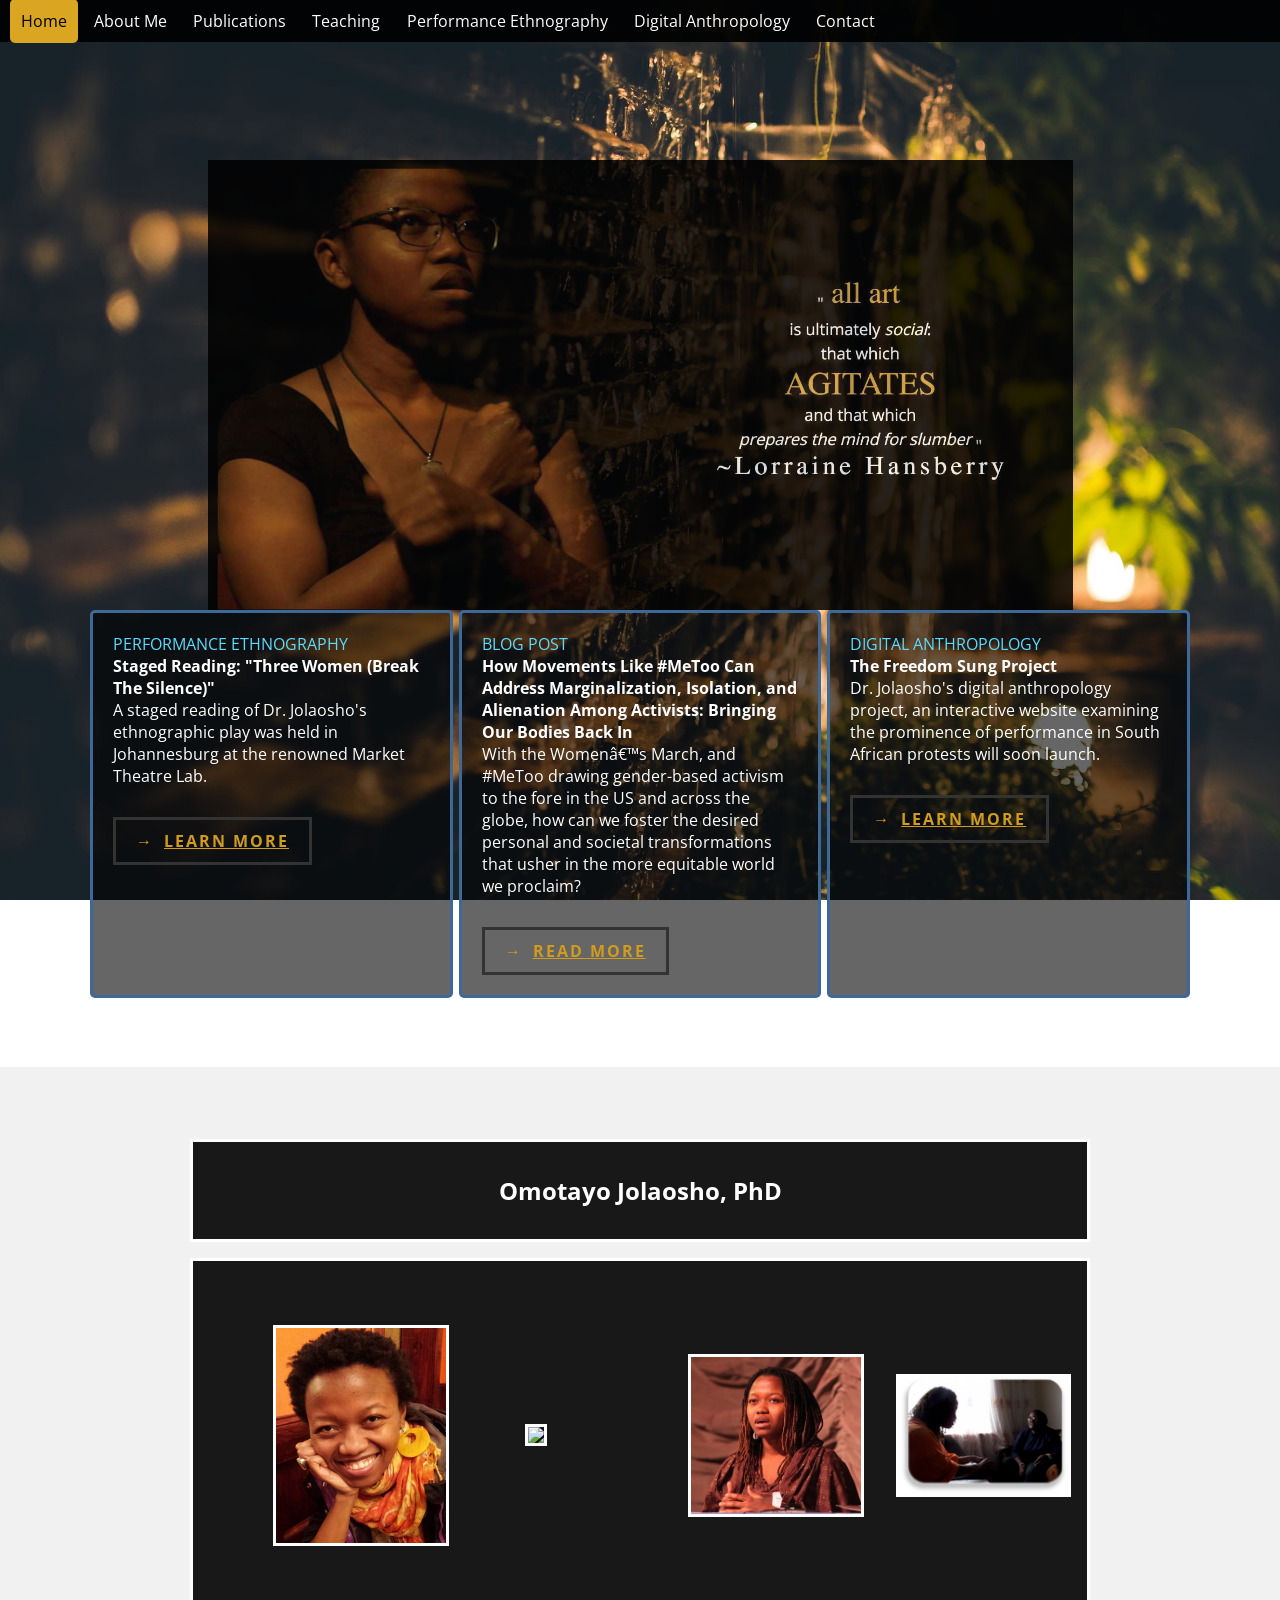
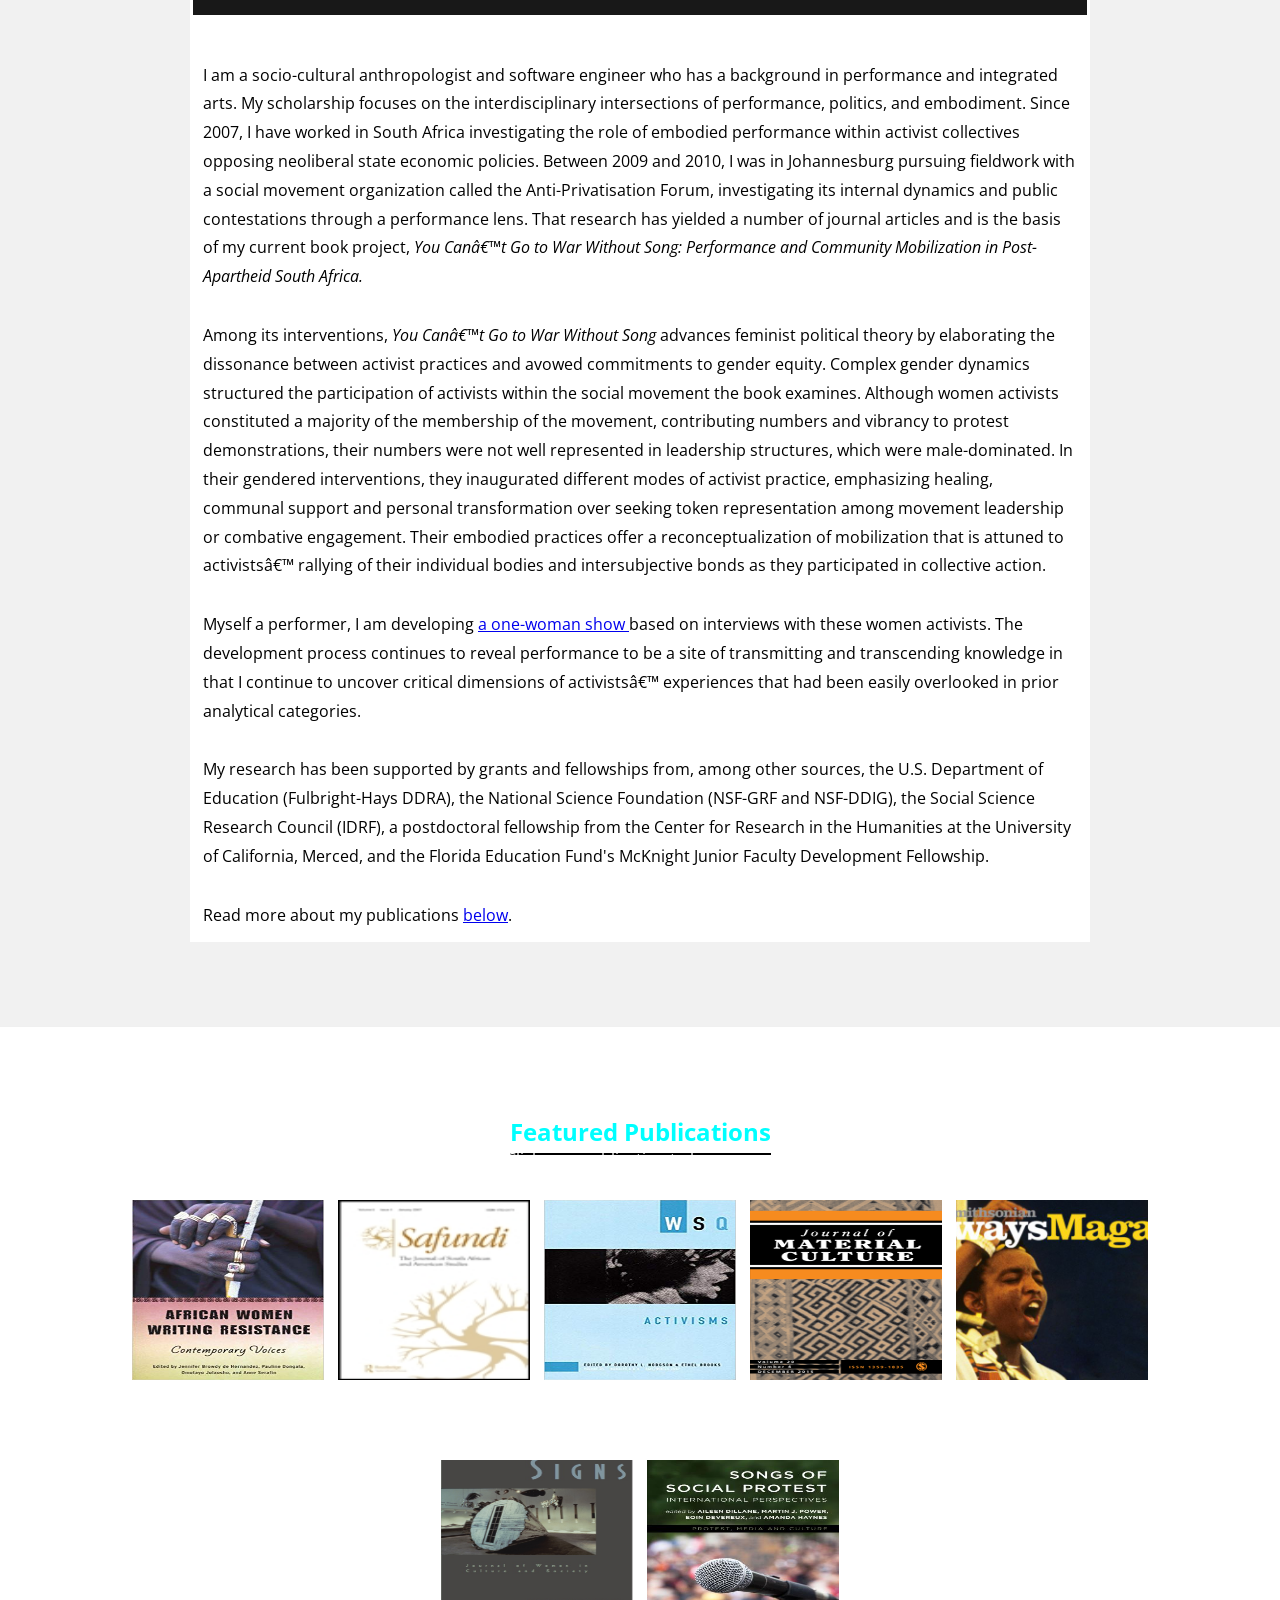
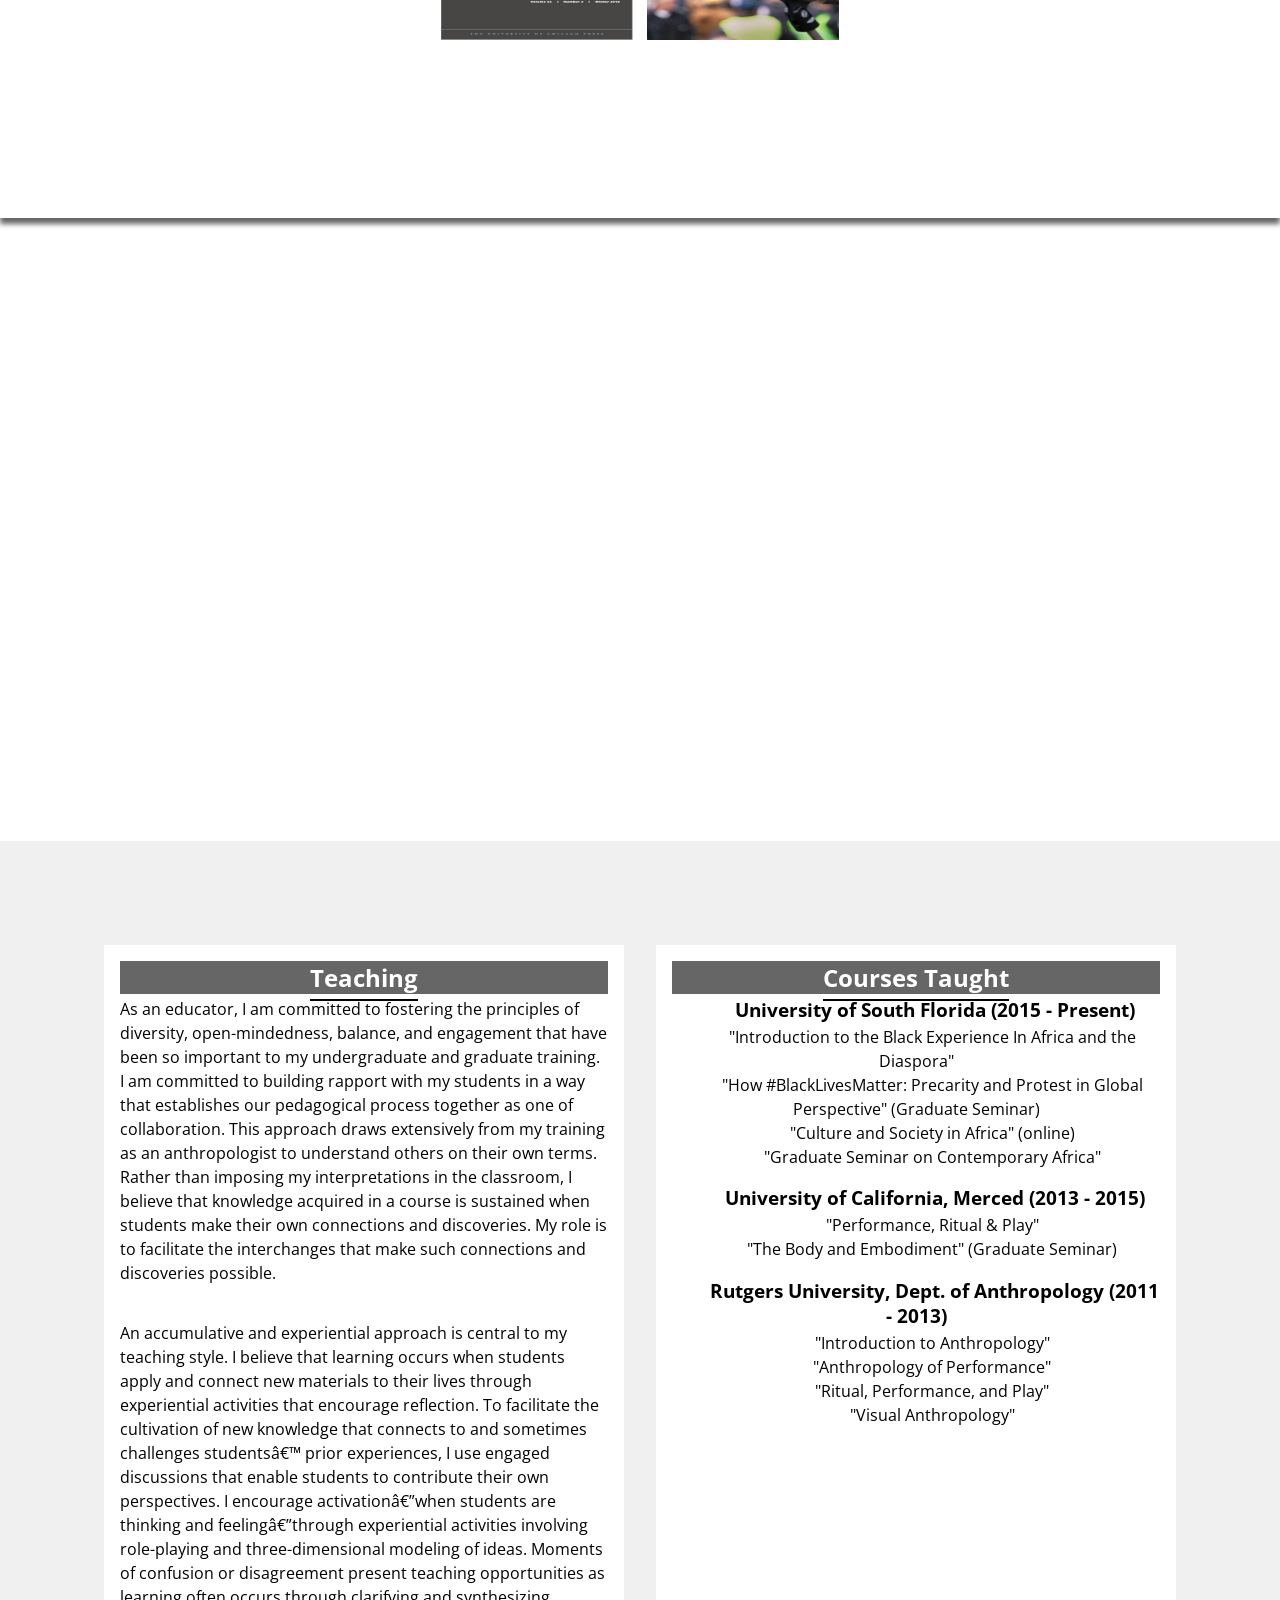
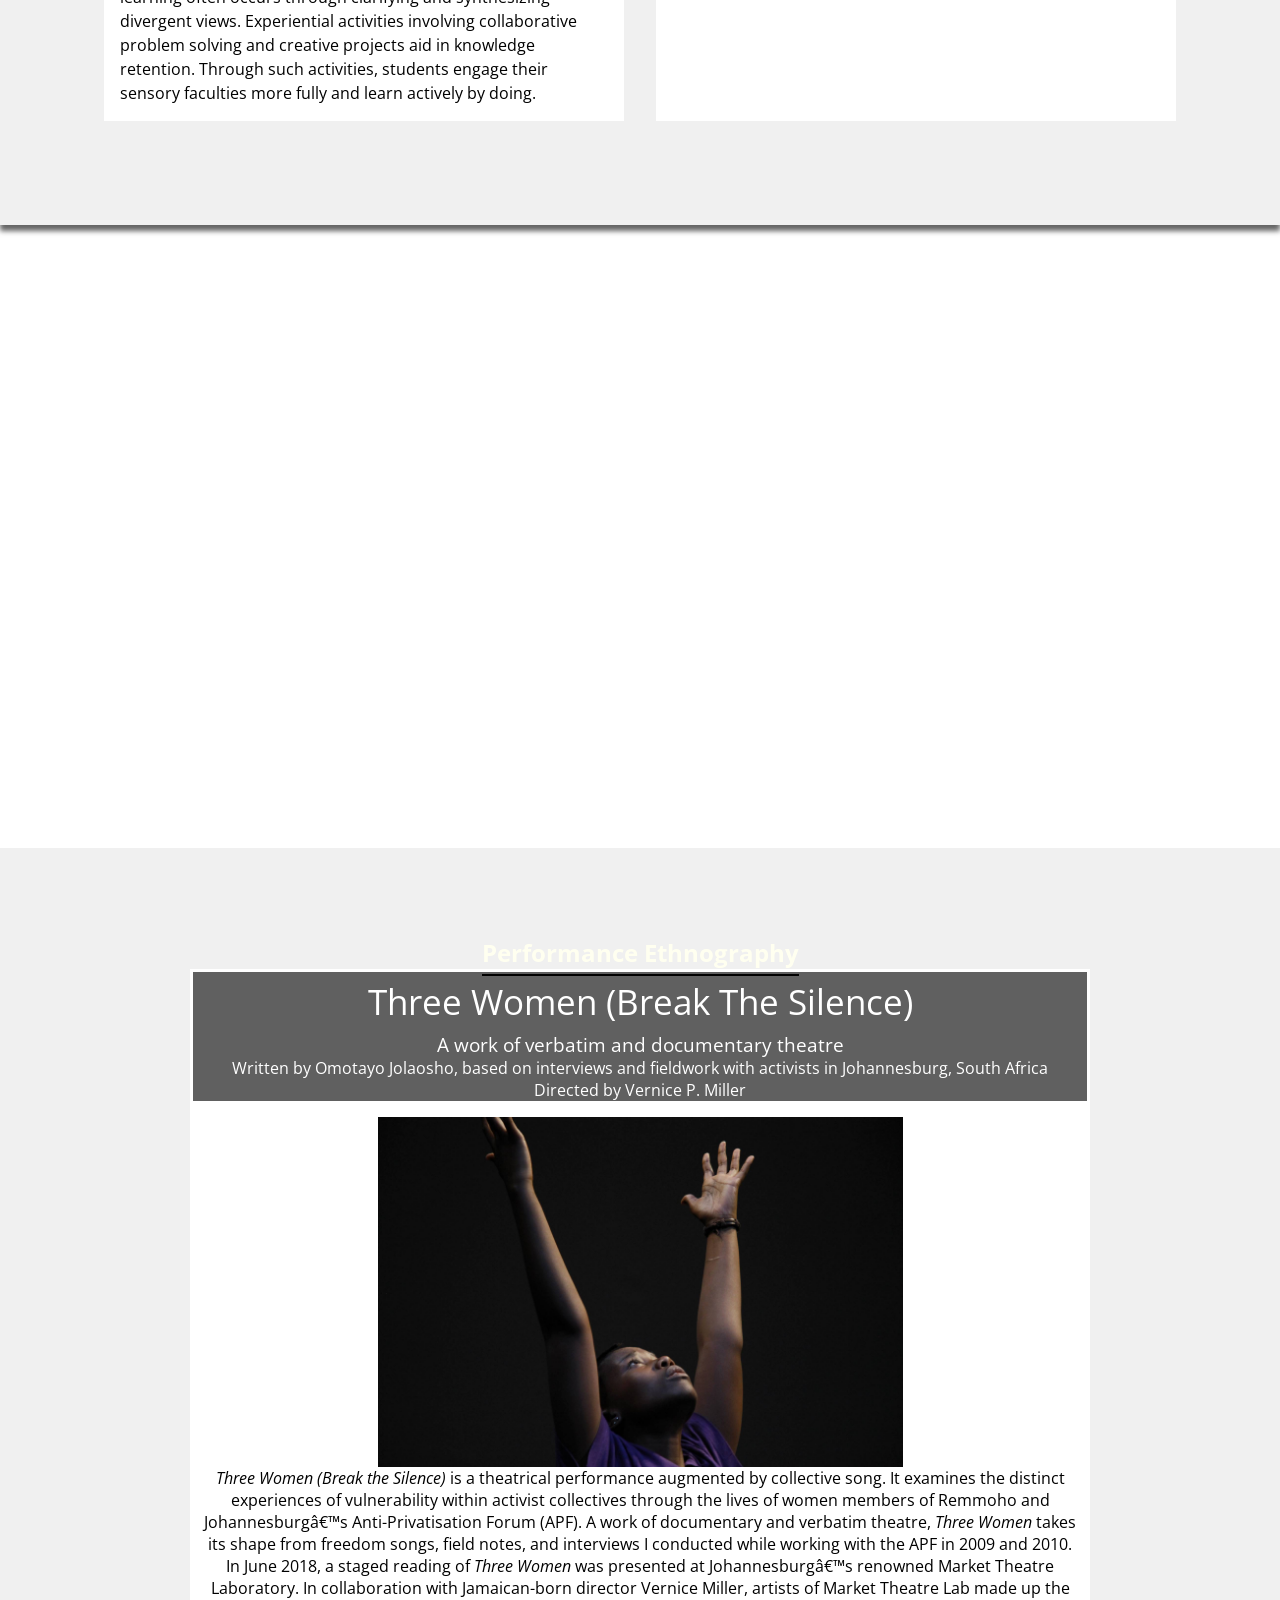
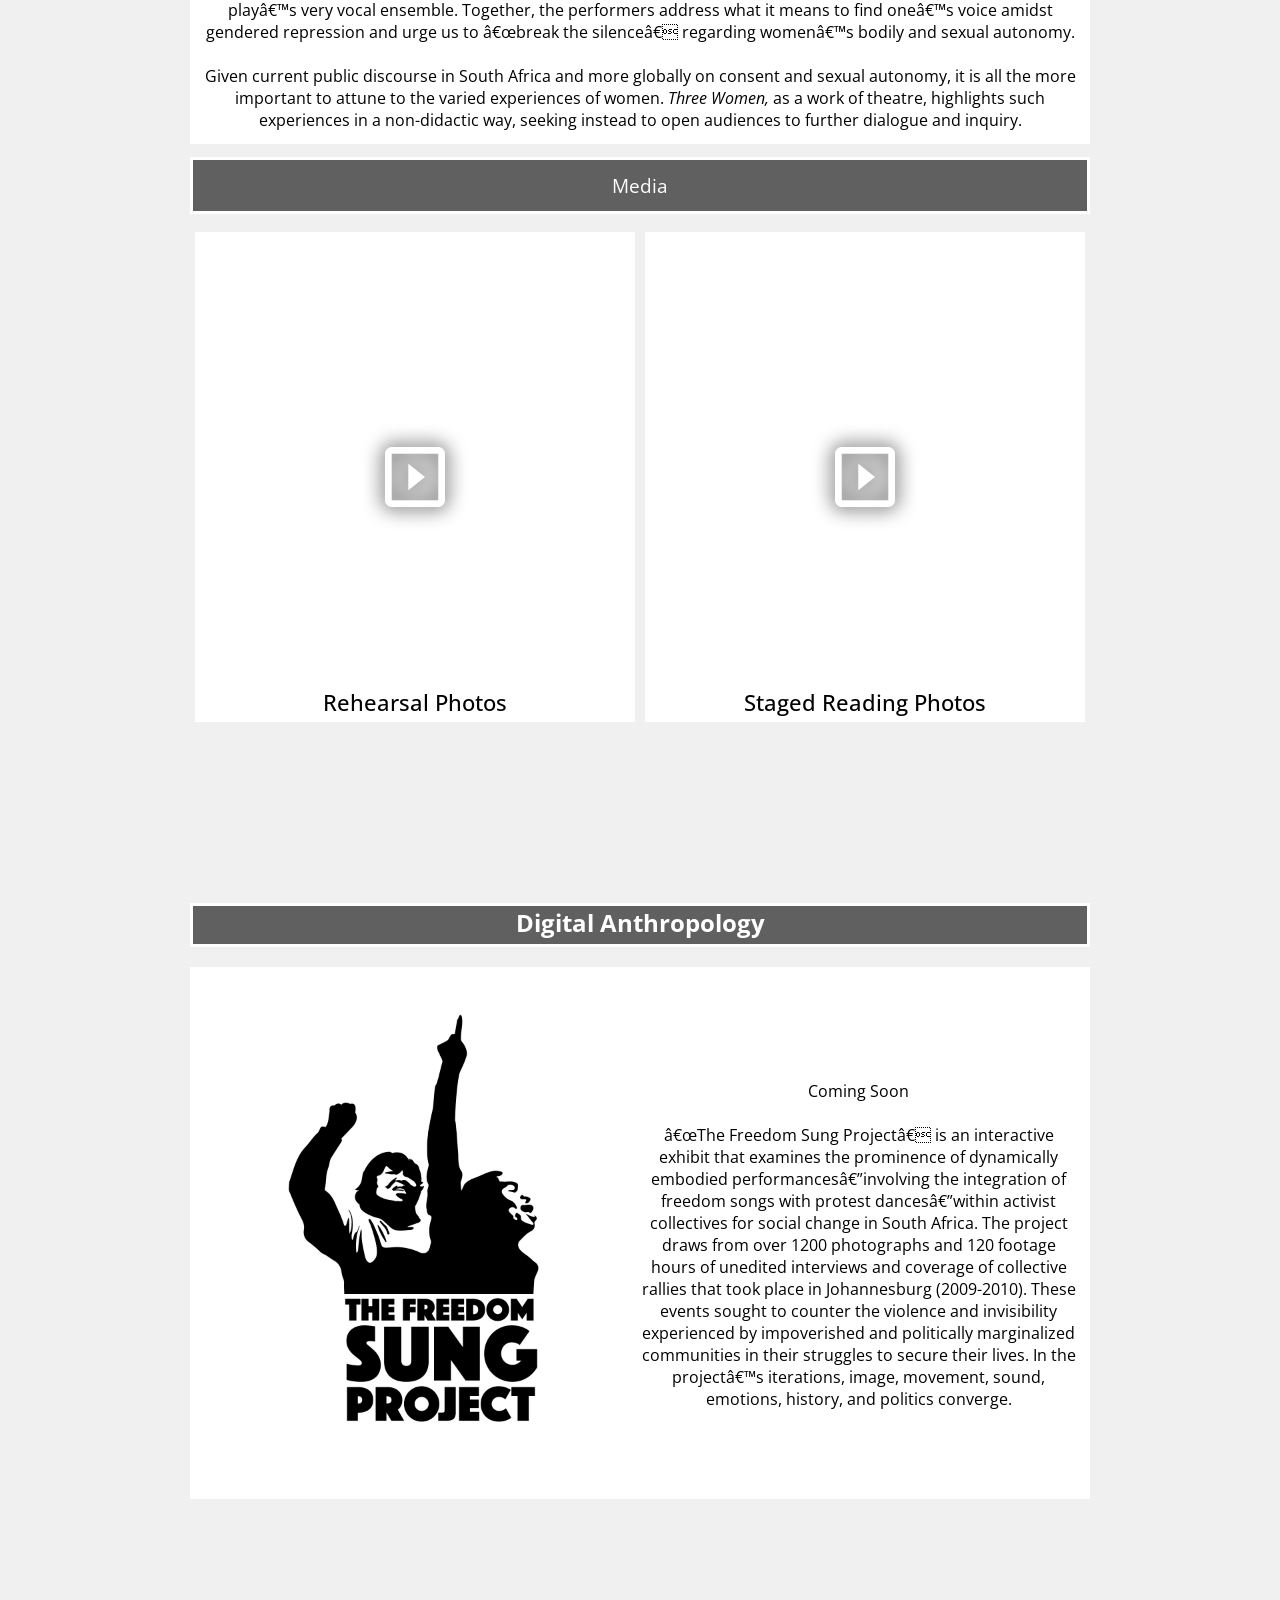
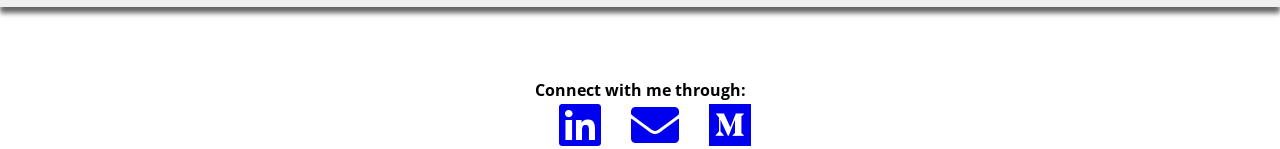
==== index.html @ f57d6dfe "render fa with adblock" ====
<!DOCTYPE html>
<html>
<head>
  <title>Tayo Jolaosho | Cultural Anthropologist + Performance Ethnographer</title>
  <link rel="stylesheet" href="https://www.w3schools.com/w3css/3/w3.css">
  <link rel="stylesheet" href="style.css">
  <link rel="stylesheet" href="https://use.fontawesome.com/releases/v5.5.0/css/all.css" integrity="sha384-B4dIYHKNBt8Bc12p+WXckhzcICo0wtJAoU8YZTY5qE0Id1GSseTk6S+L3BlXeVIU" crossorigin="anonymous">
  <link rel=”stylesheet” href="https://maxcdn.bootstrapcdn.com/font-awesome/4.4.0/css/font-awesome.min.css" />
  <link href="https://fonts.googleapis.com/css?family=Open+Sans" rel="stylesheet">
  <link href="https://fonts.googleapis.com/icon?family=Material+Icons" rel="stylesheet">
  <script src="https://ajax.googleapis.com/ajax/libs/jquery/3.2.1/jquery.min.js"></script>
  <script type="text/javascript" src="js/scroll.js"></script>
  <script src="js/modernizr.custom.js"></script></head>
<body>
    <nav id="mainNav" class="container navbar">
      <a class="smoothScroll" href="#home">Home</a>
      <a class="smoothScroll" href="#me">About Me</a>
      <a class="smoothScroll" href="#publications">Publications</a>
      <a class="smoothScroll" href="#teaching">Teaching</a>
      <a class="smoothScroll" href="#pEthnography">Performance Ethnography</a>
      <a class="smoothScroll" href="#freedomsung">Digital Anthropology</a>
      <a class="smoothScroll" href="#contact">Contact</a>
    </nav>


  <section id="home" class="container parallax">
    <article>
      <div id="homebanner"> 
      </div>
      <div class="newscontent">
        <div class="newsitem overview">  
          <div class="news-tag">Performance Ethnography</div>
          <h4 class="news-title">Staged Reading: "Three Women (Break The Silence)"</h4>
          <p class="news-desc">
            A staged reading of Dr. Jolaosho's ethnographic play was held in Johannesburg at the renowned Market Theatre Lab.
          </p>
          <a href="#pEthnography">Learn More</a>
        </div>

        <div class="newsitem overview">
        <div class="news-tag">Blog Post</div>
          <h4 class="news-title">How Movements Like #MeToo Can Address Marginalization, Isolation, and Alienation Among Activists: Bringing Our Bodies Back In</h4>
          <p class="news-desc">With the Women’s March, and #MeToo drawing gender-based activism to the fore in the US and across the globe, how can we foster the desired personal and societal transformations that usher in the more equitable world we proclaim?</p>
          <a href="https://medium.com/@ojolao/how-movements-like-metoo-can-address-marginalization-isolation-and-alienation-among-activists-20af04c0028" target="_blank">Read More</a>
        </div>

        <div class="newsitem overview"> 
          <div class="news-tag">Digital Anthropology</div>
          <h4 class="news-title">The Freedom Sung Project</h4>
          <p class="news-desc">Dr. Jolaosho's digital anthropology project, an interactive website examining the prominence of performance in South African protests will soon launch. </p>
          <a href="#freedomsung">Learn More</a>
        </div>
      </div>
    </article>
    <div class="learn-more">
      <a class="smoothScroll" href="#me">scroll down for Dr. Jolaosho's bio 
        <br>
        <i class="fas fa-chevron-down"></i>
      </a>
    </div> 
  </section>
  <section id="me" class="container parallax">
      <div class="overview margin">
        <h1>Omotayo Jolaosho, PhD</h1>
      </div>
      <article class="row overview">
        <figure class="quarter-column">
          <img src="img/Jolaosho.jpg">
        </figure>
        <figure class="quarter-column">
          <img src="img/IMG_0069.jpg"><!-- Dr. Jolaosho with an interlocutor -->
        </figure>
        <figure class="quarter-column">
          <img src="img/Tayo.jpg">
        </figure>
        <figure class="quarter-column">
          <img src="img/Tayo-interview-pic.jpg"><!-- Dr. Jolaosho conducts an interview -->
        </figure>
      </article>
      <article  class="performance-card">
        <div>
          <p>
            I am a socio-cultural anthropologist and software engineer who has a background in performance and integrated arts. My scholarship focuses on the interdisciplinary intersections of performance, politics, and embodiment. Since 2007, I have worked in South Africa investigating the role of embodied performance within activist collectives opposing neoliberal state economic policies. Between 2009 and 2010, I was in Johannesburg pursuing fieldwork with a social movement organization called the Anti-Privatisation Forum, investigating its internal dynamics and public contestations through a performance lens. That research has yielded a number of journal articles and is the basis of my current book project, <em> You Can’t Go to War Without Song: Performance and Community Mobilization in Post-Apartheid South Africa.</em> 
          </p>
          <p>
            Among its interventions, <em> You Can’t Go to War Without Song </em> advances feminist political theory by elaborating the dissonance between activist practices and avowed commitments to gender equity. Complex gender dynamics structured the participation of activists within the social movement the book examines. Although women activists constituted a majority of the membership of the movement, contributing numbers and vibrancy to protest demonstrations, their numbers were not well represented in leadership structures, which were male-dominated. In their gendered interventions, they inaugurated different modes of activist practice, emphasizing healing, communal support and personal transformation over seeking token representation among movement leadership or combative engagement. Their embodied practices offer a reconceptualization of mobilization that is attuned to activists’ rallying of their individual bodies and intersubjective bonds as they participated in collective action.
          </p>
          <p> 
            Myself a performer, I am developing <a class="smoothScroll" href="#pEthnography"> a one-woman show </a> based on interviews with these women activists. The development process continues to reveal performance to be a site of transmitting and transcending knowledge in that I continue to uncover critical dimensions of activists’ experiences that had been easily overlooked in prior analytical categories.
          </p> 
          <!--digital humanities project-->
          <p>
            My research has been supported by grants and fellowships from, among other sources, the U.S. Department of Education (Fulbright-Hays DDRA), the National Science Foundation (NSF-GRF and NSF-DDIG), the Social Science Research Council (IDRF), a postdoctoral fellowship from the Center for Research in the Humanities at the University of California, Merced, and the Florida Education Fund's McKnight Junior Faculty Development Fellowship.
          </p>
          <p> 
            Read more about my publications <a class="smoothScroll" href="#publications">below</a>. 
          </p>
        </div>
        <!-- <div class="me-grid-container"> 
          <div class="me-grid-item">
            <img src="img/aaa.jpg">
          </div>
          <div class="me-grid-item">
            <img src="img/asa.jpg">
          </div>
        </div> -->
      </article>
  </section>

  <section id="publications" class="container content">
    <h1 style="color:cyan">Featured Publications</h1>
    <div style="color:white">Click on a publication to learn more
      </div>
    <ul id="og-grid" class="og-grid">
      <li>
        <a href="https://uwpress.wisc.edu/books/4738.htm" target="_blank" data-largesrc="img/AWWR.jpg" data-title="African Women Writing Resistance" data-pub="University of Wisconsin Press (2010)" data-description="A transnational anthology I co-edited that was published in 2010 by the University of Wisconsin Press. The book showcases African women's creative strategies in confronting challenges on the continent and in its diaspora.">
            <img class="pub-image" src="img/AWWR.jpg" alt="African Women Writing Resistance book cover"/>
        </a>
      </li>

      <li>
        <a href="https://www.jstor.org/stable/27649689" target="_blank" data-largesrc="img/Safundi.jpg" data-title="Cross-circulations and Transnational Solidarity: Historicizing the US Anti-apartheid Movement through Song" data-pub="Safundi: The Journal of South African and American Studies 13(3-4): 317-337 (2012)" data-description="Examining transnational circulations between the U.S. and South Africa, this journal article shows how music constituted shared interpretive space linking African-American and black South African women activist communities in combating systems of racial injustice in both countries.">
            <img class="pub-image" src="img/Safundi.jpg" alt="Safundi journal cover"/>
        </a>
      </li>

      <li>
        <a href="https://www.jstor.org/stable/27649689" target="_blank" data-largesrc="img/WSQ.jpg" data-title="My Grandmother (Poem)" data-pub="Women’s Studies Quarterly 35(3-4): 26-29 (2007)" data-description="A poem I published under my nom de plume, Zindzi Bedu">
            <img class="pub-image" src="img/WSQ.jpg" alt="Women’s Studies Quarterly issue cover"/>
        </a>
      </li>

      <li>
        <a href="https://doi.org/10.1177/1359183515601454" target="_blank" data-largesrc="img/JMC.png" data-title="Political Aesthetics and Embodiment: Sung Protest in Post-Apartheid South Africa" data-pub="Journal of Material Culture 20(4): 443-458 (2015)" data-description="Using ethnographic studies of collective demonstrations in the Johannesburg metropolitan area between 2009 and 2010, this article, which appears in the Journal of Material Culture, investigates the continued salience of freedom songs for contemporary protesters. I argue that the political significance of these performances involves not only their eruption as a critique of a broader society, but also their varied contributions toward a shared sensory disposition and sensibility among the marginalized.">
            <img class="pub-image" src="img/JMC.png" alt="Journal of Material Culture issue cover"/>
        </a>
      </li>

      <li>
        <a href="https://folkways.si.edu/magazine-spring-2014-anti-apartheid-freedom-songs-then-and-now/south-africa/music/article/smithsonian" target="_blank" data-largesrc="img/SmithsonianFolkways.jpg" data-title="Anti-Apartheid Freedom Songs Then and Now" data-pub="Smithsonian Folkways Magazine (Spring 2014)" data-description="multimedia cover story for Smithsonian Folkways Magazine (Spring 2014)">
            <img class="pub-image" src="img/SmithsonianFolkways.jpg" alt="Smithsonian Folkways Magazine issue cover"/>
        </a>
      </li>

      <li>
        <a href="https://doi.org/10.1086/693555" target="_blank" data-largesrc="img/Signs.jpeg" data-title="Awkward Activisms: Gender and Embodied Mobilization in a Post-Apartheid South African Social Movement" data-pub="Signs: Journal of Women in Culture and Society 43(2): 425-448 (2018)" data-description="This article traces the contested emergence of feminist critiques within Johannesburg's Anti-Privatisation Forum. The women with whom I worked experienced repression not only due to the neoliberal political-economic systems that spurred their activism but also as black women in a male-dominated social movement organization. In their racial and gendered interventions, they inaugurated different modes of activist practice, emphasizing personal transformation, healing, and communal support over tokenistic inclusion and combative engagement with external opponents.">
            <img class="pub-image" src="img/Signs.jpeg" alt="Signs Journal issue cover"/>
        </a>
      </li>

      <li>
        <a href="https://rowman.com/isbn/9781786601254/songs-of-social-protest-international-perspectives" target="_blank" data-largesrc="img/SongsOfSocialProtest.jpg" data-title="‘Freedom is a Constant Struggle’: Performance and Regeneration Amidst Social Movement Decline" data-pub="Songs of Social Protest: International Perspectives" data-description="Following Ron Eyerman and Andrew Jamison’s (1998) contention that music keeps political forces active even after associated social movements have faded away, my book chapter in this edited collection examines the role of performance during periods of decline in collective activism, particularly the potential of performance to inspire new waves of mobilization.">
            <img class="pub-image" src="img/SongsOfSocialProtest.jpg" alt="Songs of Social Protest book cover"/>
        </a>
      </li>
    </ul>
  </section>
  <section>
        <div class="parallax_bg2" style="height: 622.4px;"></div>
  </section>
  <section id="teaching" class="container row content">
    <div class="performance-card half-column">
    <div class="overview"> <h1>Teaching</h1> </div>
    <p>
      As an educator, I am committed to fostering the principles of diversity, open-mindedness, balance, and engagement that have been so important to my undergraduate and graduate training. I am committed to building rapport with my students in a way that establishes our pedagogical process together as one of collaboration. This approach draws extensively from my training as an anthropologist to understand others on their own terms. Rather than imposing my interpretations in the classroom, I believe that knowledge acquired in a course is sustained when students make their own connections and discoveries. My role is to facilitate the interchanges that make such connections and discoveries possible.
    </p>
    <p>
      An accumulative and experiential approach is central to my teaching style. I believe that learning occurs when students apply and connect new materials to their lives through experiential activities that encourage reflection. To facilitate the cultivation of new knowledge that connects to and sometimes challenges students’ prior experiences, I use engaged discussions that enable students to contribute their own perspectives. I encourage activation—when students are thinking and feeling—through experiential activities involving role-playing and three-dimensional modeling of ideas. Moments of confusion or disagreement present teaching opportunities as learning often occurs through clarifying and synthesizing divergent views.  Experiential activities involving collaborative problem solving and creative projects aid in knowledge retention. Through such activities, students engage their sensory faculties more fully and learn actively by doing.
    </p>
    </div>
    <div class="performance-card half-column">
      <div class="overview"><h1>Courses Taught</h1></div>
      <h3> University of South Florida (2015 - Present)</h3>
      <ul>
        <li> "Introduction to the Black Experience In Africa and the Diaspora"</li>
        <li> "How #BlackLivesMatter: Precarity and Protest in Global Perspective" (Graduate Seminar)</li>
        <li> "Culture and Society in Africa" (online)
        <li> "Graduate Seminar on Contemporary Africa" </li>
      </ul>
      <h3> University of California, Merced (2013 - 2015) </h3>
      <ul>
        <li> "Performance, Ritual & Play" </li>
        <li> "The Body and Embodiment" (Graduate Seminar) </li>
      </ul>
      <h3> Rutgers University, Dept. of Anthropology (2011 - 2013) </h3>
      <ul>
        <li> "Introduction to Anthropology" </li>
        <li> "Anthropology of Performance" </li>
        <li> "Ritual, Performance, and Play" </li>
        <li> "Visual Anthropology" </li>
      </ul>
    </div>
  </section>
  <section>
        <div class="parallax_bg2" style="height: 622.4px;"></div>
  </section>

  <section id="pEthnography" class="container parallax">
    <h1>Performance Ethnography</h1>
    <div class="performance-grid">

      <div class="overview">
        <h2>
          Three Women (Break The Silence)
        </h2>
        <h3>
          A work of verbatim and documentary theatre
        </h3>
        <p> 
          Written by Omotayo Jolaosho, based on interviews and fieldwork with activists in Johannesburg, South Africa
        </p>
        <p>
          Directed by Vernice P. Miller
        </p>
      </div>

      <div class="performance-card">
        <figure id="flagship">
        </figure>
        <div>
          <p>
            <em> Three Women (Break the Silence)</em> is a theatrical performance augmented by collective song. It examines the distinct experiences of vulnerability within activist collectives through the lives of women members of Remmoho and Johannesburg’s Anti-Privatisation Forum (APF). A work of documentary and verbatim theatre, <em> Three Women </em>takes its shape from freedom songs, field notes, and interviews I conducted while working with the APF in 2009 and 2010. In June 2018, a staged reading of <em> Three Women </em> was presented at Johannesburg’s renowned Market Theatre Laboratory. In collaboration with Jamaican-born director Vernice Miller, artists of Market Theatre Lab made up the play’s very vocal ensemble. Together, the performers address what it means to find one’s voice amidst gendered repression and urge us to “break the silence” regarding women’s bodily and sexual autonomy.
          </p>
          <br>
          <p>
            Given current public discourse in South Africa and more globally on consent and sexual autonomy, it is all the more important to attune to the varied experiences of women. <em> Three Women, </em> as a work of theatre, highlights such experiences in a non-didactic way, seeking instead to open audiences to further dialogue and inquiry.
          </p> 
        </div>
      </div>

      <div class="overview performance-card">
        <h3>Media </h3>
      </div>

      <div id="gallery-container" class="media-row row"> 
        <div id="rehearsal" class="half-column gallery hover-shadow cursor" onclick="openGalleryModal('rehearsal');currentGallerySlide('rehearsal', 1)">
          <figure id="gallery-rehearsal">
            <i class="large material-icons centerIcon">slideshow</i>
          </figure>
          Rehearsal Photos
        </div>

        <div id="rehearsalModal" class="modal">
          <span class="close cursor" onclick="closeGalleryModal('rehearsal')">&times;</span>
          <div class="modal-content">
            <h3>
              Rehearsal Photos
            </h3>

            <div class="rehearsalSlides">
              <div class="numbertext">1 / 12</div>
              <img src="./img/three-women/rehearsal-photos/(c)MadodaMkhobeni(53).jpg" style="width:100%">
            </div>

            <div class="rehearsalSlides">
              <div class="numbertext">2 / 12</div>
              <img src="./img/three-women/rehearsal-photos/(c)MadodaMkhobeni(11).jpg" style="width:100%">
            </div>

            <div class="rehearsalSlides">
              <div class="numbertext">3 / 12</div>
              <img src="./img/three-women/rehearsal-photos/(c)MadodaMkhobeni(110).jpg" style="width:100%">
            </div>
            
            <div class="rehearsalSlides">
              <div class="numbertext">4 / 12</div>
              <img src="./img/three-women/rehearsal-photos/(c)MadodaMkhobeni(143).jpg" style="width:100%">
            </div>

            <div class="rehearsalSlides">
              <div class="numbertext">5 / 12</div>
              <img src="./img/three-women/rehearsal-photos/(c)MadodaMkhobeni(165).jpg" style="width:100%">
            </div>

            <div class="rehearsalSlides">
              <div class="numbertext">6 / 12</div>
              <img src="./img/three-women/rehearsal-photos/(c)MadodaMkhobeni(166).jpg" style="width:100%">
            </div>

            <div class="rehearsalSlides">
              <div class="numbertext">7 / 12</div>
              <img src="./img/three-women/rehearsal-photos/(c)MadodaMkhobeni(18).jpg" style="width:100%">
            </div>

            <div class="rehearsalSlides">
              <div class="numbertext">8 / 12</div>
              <img src="./img/three-women/rehearsal-photos/(c)MadodaMkhobeni(25).jpg" style="width:100%">
            </div>

            <div class="rehearsalSlides">
              <div class="numbertext">9 / 12</div>
              <img src="./img/three-women/rehearsal-photos/(c)MadodaMkhobeni(27).jpg" style="width:100%">
            </div>

            <div class="rehearsalSlides">
              <div class="numbertext">10 / 12</div>
              <img src="./img/three-women/rehearsal-photos/(c)MadodaMkhobeni(28).jpg" style="width:100%">
            </div>

            <div class="rehearsalSlides">
              <div class="numbertext">11 / 12</div>
              <img src="./img/three-women/rehearsal-photos/(c)MadodaMkhobeni(44).jpg" style="width:100%">
            </div>

            <div class="rehearsalSlides">
              <div class="numbertext">12 / 12</div>
              <img src="./img/three-women/rehearsal-photos/(c)MadodaMkhobeni(9).jpg" style="width:100%">
            </div>

            
            <a class="prev" onclick="plusGallerySlides('rehearsal', -1)">&#10094;</a>
            <a class="next" onclick="plusGallerySlides('rehearsal', 1)">&#10095;</a>

            <div class="caption-container">
              <p id="rehearsalCaption"></p>
            </div>


            <div class="column">
              <img class="rehearsalDots cursor" src="./img/three-women/rehearsal-photos/(c)MadodaMkhobeni(53).jpg" style="width:100%;" onclick="currentGallerySlide('rehearsal', 1)" alt="Boikobo Masibi, Tumeka Matintela, Kgomotso Moshia, Siphesihle Lerato Dube, Ncumisa Ndimeni, Tshego Khutsoane. <br>Photo Credit: (c) Madoda Mkhobeni">
            </div>

            <div class="column">
              <img class="rehearsalDots cursor" src="./img/three-women/rehearsal-photos/(c)MadodaMkhobeni(11).jpg" style="width:100%" onclick="currentGallerySlide('rehearsal', 2)" alt="Kgomotso Moshia (foreground), Tumeka Matintela (in black, looking ahead). <br>Photo Credit: (c) Madoda Mkhobeni">
            </div>

            <div class="column">
              <img class="rehearsalDots cursor" src="./img/three-women/rehearsal-photos/(c)MadodaMkhobeni(110).jpg" style="width:100%" onclick="currentGallerySlide('rehearsal', 3)" alt="Ncumisa Ndimeni, Boikobo Masibi (background), Kgomotso Moshia's hands. <br>Photo Credit: (c) Madoda Mkhobeni">
            </div>

            <div class="column">
              <img class="rehearsalDots cursor" src="./img/three-women/rehearsal-photos/(c)MadodaMkhobeni(143).jpg" style="width:100%" onclick="currentGallerySlide('rehearsal', 4)" alt="Tumeka Matintela. <br>Photo Credit: (c) Madoda Mkhobeni">
            </div>

            <div class="column">
              <img class="rehearsalDots cursor" src="./img/three-women/rehearsal-photos/(c)MadodaMkhobeni(165).jpg" style="width:100%" onclick="currentGallerySlide('rehearsal', 5)" alt="Vernice Miller + Omotayo Jolaosho looking ahead. <br>Photo Credit: (c) Madoda Mkhobeni">
            </div>

            <div class="column">
              <img class="rehearsalDots cursor" src="./img/three-women/rehearsal-photos/(c)MadodaMkhobeni(166).jpg" style="width:100%" onclick="currentGallerySlide('rehearsal', 6)" alt="Omotayo Jolaosho, Boikobo Masibi, Kgomotso Moshia, Tumeka Matintela, Ncumisa Ndimeni. <br>Photo Credit: (c) Madoda Mkhobeni">
            </div>

            <div class="column">
              <img class="rehearsalDots cursor" src="./img/three-women/rehearsal-photos/(c)MadodaMkhobeni(18).jpg" style="width:100%" onclick="currentGallerySlide('rehearsal', 7)" alt="Siphesihle Lerato Dube, Boikobo Masibi, Tumeka Matintela, Tshego Khutsoane. <br>Photo Credit: (c) Madoda Mkhobeni">
            </div>

            <div class="column">
              <img class="rehearsalDots cursor" src="./img/three-women/rehearsal-photos/(c)MadodaMkhobeni(25).jpg" style="width:100%" onclick="currentGallerySlide('rehearsal', 8)" alt="Kgomotso Moshia, Vernice Miller, Omotayo Jolaosho. <br>Photo Credit: (c) Madoda Mkhobeni">
            </div>

            <div class="column">
              <img class="rehearsalDots cursor" src="./img/three-women/rehearsal-photos/(c)MadodaMkhobeni(27).jpg" style="width:100%" onclick="currentGallerySlide('rehearsal', 9)" alt="Siphesihle Lerato Dube. <br>Photo Credit: (c) Madoda Mkhobeni">
            </div>

            <div class="column">
              <img class="rehearsalDots cursor" src="./img/three-women/rehearsal-photos/(c)MadodaMkhobeni(28).jpg" style="width:100%" onclick="currentGallerySlide('rehearsal', 10)" alt="Ncumisa Ndimeni. <br>Photo Credit: (c) Madoda Mkhobeni">
            </div>

            <div class="column">
              <img class="rehearsalDots cursor" src="./img/three-women/rehearsal-photos/(c)MadodaMkhobeni(44).jpg" style="width:100%" onclick="currentGallerySlide('rehearsal', 11)" alt="Boikobo Masibi, Tumeka Matintela, Kgomotso Moshia, Siphesihle Lerato Dube, Ncumisa Ndimeni, Tshego Khutsoane. <br>Photo Credit: (c) Madoda Mkhobeni">
            </div>

            <div class="column">
              <img class="rehearsalDots cursor" src="./img/three-women/rehearsal-photos/(c)MadodaMkhobeni(9).jpg" style="width:100%" onclick="currentGallerySlide('rehearsal', 12)" alt="Vernice Miller (foreground), Siphesihle Lerato Dube, Boikobo Masibi. <br>Photo Credit: (c) Madoda Mkhobeni">
            </div>

          </div>
        </div>


        <div id="performance" class="half-column gallery hover-shadow cursor" onclick="openGalleryModal('performance');currentGallerySlide('performance', 1)">
          <figure id="gallery-performance">
            <i class="large material-icons centerIcon">slideshow</i>
          </figure>
          Staged Reading Photos
        </div>

        <div id="performanceModal" class="modal">
          <span class="close cursor" onclick="closeGalleryModal('performance')">&times;</span>
          <div class="modal-content">

            <h3>
              Staged Reading Photos
            </h3>

            <div class="performanceSlides">
              <div class="numbertext">1 / 11</div>
              <img src="./img/three-women/performance-photos/(c)MadodaMkhobeni(69).jpg" style="width:100%">
            </div>

            <div class="performanceSlides">
              <div class="numbertext">2 / 11</div>
              <img src="./img/three-women/performance-photos/(c)MadodaMkhobeni(105).jpg" style="width:100%">
            </div>
            
            <div class="performanceSlides">
              <div class="numbertext">3 / 11</div>
              <img src="./img/three-women/performance-photos/(c)MadodaMkhobeni(109).jpg" style="width:100%">
            </div>

            <div class="performanceSlides">
              <div class="numbertext">4 / 11</div>
              <img src="./img/three-women/performance-photos/(c)MadodaMkhobeni(112).jpg" style="width:100%">
            </div>

            <div class="performanceSlides">
              <div class="numbertext">5 / 11</div>
              <img src="./img/three-women/performance-photos/(c)MadodaMkhobeni(118).jpg" style="width:100%">
            </div>

            <div class="performanceSlides">
              <div class="numbertext">6 / 11</div>
              <img src="./img/three-women/performance-photos/(c)MadodaMkhobeni(124).jpg" style="width:100%">
            </div>

            <div class="performanceSlides">
              <div class="numbertext">7 / 11</div>
              <img src="./img/three-women/performance-photos/(c)MadodaMkhobeni(56).jpg" style="width:100%">
            </div>

            <div class="performanceSlides">
              <div class="numbertext">8 / 11</div>
              <img src="./img/three-women/performance-photos/(c)MadodaMkhobeni(60).jpg" style="width:100%">
            </div>

            <div class="performanceSlides">
              <div class="numbertext">9 / 11</div>
              <img src="./img/three-women/performance-photos/(c)MadodaMkhobeni(7).jpg" style="width:100%">
            </div>

            <div class="performanceSlides">
              <div class="numbertext">10 / 11</div>
              <img src="./img/three-women/performance-photos/(c)MadodaMkhobeni(73).jpg" style="width:100%">
            </div>

            <div class="performanceSlides">
              <div class="numbertext">11 / 11</div>
              <img src="./img/three-women/performance-photos/(c)MadodaMkhobeni(90).jpg" style="width:100%">
            </div>

            
            <a class="prev" onclick="plusGallerySlides('performance', -1)">&#10094;</a>
            <a class="next" onclick="plusGallerySlides('performance', 1)">&#10095;</a>

            <div class="caption-container">
              <p id="performanceCaption"></p>
            </div>


            <div class="column">
              <img class="performanceDots cursor" src="./img/three-women/performance-photos/(c)MadodaMkhobeni(69).jpg" style="width:100%;" onclick="currentGallerySlide('performance', 1)" alt="Siphesihle Lerato Dube, Ncumisa Ndimeni, Boikobo Masibi, Kgomotso Moshia, Tumeka Matintela. <br>Photo Credit: (c) Madoda Mkhobeni">
            </div>

            <div class="column">
              <img class="performanceDots cursor" src="./img/three-women/performance-photos/(c)MadodaMkhobeni(105).jpg" style="width:100%" onclick="currentGallerySlide('performance', 2)" alt="The performers watch research footage. <br>Photo Credit: (c) Madoda Mkhobeni">
            </div>

            <div class="column">
              <img class="performanceDots cursor" src="./img/three-women/performance-photos/(c)MadodaMkhobeni(109).jpg" style="width:100%" onclick="currentGallerySlide('performance', 3)" alt="The performers are joined by the playwright and director for  q & a with the audience. <br>Photo Credit: (c) Madoda Mkhobeni">
            </div>

            <div class="column">
              <img class="performanceDots cursor" src="./img/three-women/performance-photos/(c)MadodaMkhobeni(112).jpg" style="width:100%" onclick="currentGallerySlide('performance', 4)" alt="The performers are joined onstage by the playwright and director. <br>Photo Credit: (c) Madoda Mkhobeni">
            </div>

            <div class="column">
              <img class="performanceDots cursor" src="./img/three-women/performance-photos/(c)MadodaMkhobeni(118).jpg" style="width:100%" onclick="currentGallerySlide('performance', 5)" alt="Siphesihle Lerato Dube, Ncumisa Ndimeni, Boikobo Masibi, Omotayo Jolaosho. <br>Photo Credit: (c) Madoda Mkhobeni">
            </div>

            <div class="column">
              <img class="performanceDots cursor" src="./img/three-women/performance-photos/(c)MadodaMkhobeni(124).jpg" style="width:100%" onclick="currentGallerySlide('performance', 6)" alt="Playwright, Omotayo Jolaosho, during q & a. <br>Photo Credit: (c) Madoda Mkhobeni">
            </div>

            <div class="column">
              <img class="performanceDots cursor" src="./img/three-women/performance-photos/(c)MadodaMkhobeni(56).jpg" style="width:100%" onclick="currentGallerySlide('performance', 7)" alt="Kgomotso Moshia. <br>Photo Credit: (c) Madoda Mkhobeni">
            </div>

            <div class="column">
              <img class="performanceDots cursor" src="./img/three-women/performance-photos/(c)MadodaMkhobeni(60).jpg" style="width:100%" onclick="currentGallerySlide('performance', 8)" alt="Tumeka Matintela, Boikobo Masibi, Kgomotso Moshia. <br>Photo Credit: (c) Madoda Mkhobeni">
            </div>

            <div class="column">
              <img class="performanceDots cursor" src="./img/three-women/performance-photos/(c)MadodaMkhobeni(7).jpg" style="width:100%" onclick="currentGallerySlide('performance', 9)" alt="The performers watch research footage. <br>Photo Credit: (c) Madoda Mkhobeni">
            </div>

            <div class="column">
              <img class="performanceDots cursor" src="./img/three-women/performance-photos/(c)MadodaMkhobeni(73).jpg" style="width:100%" onclick="currentGallerySlide('performance', 10)" alt="Siphesihle Lerato Dube, Tumeka Matintela. <br>Photo Credit: (c) Madoda Mkhobeni">
            </div>

            <div class="column">
              <img class="performanceDots cursor" src="./img/three-women/performance-photos/(c)MadodaMkhobeni(90).jpg" style="width:100%" onclick="currentGallerySlide('performance', 11)" alt="Tshego Khutsoane, Kgomotso Moshia, Tumeka Matintela, Boikobo Masibi. <br>Photo Credit: (c) Madoda Mkhobeni">
            </div>

          </div>
        </div>

      </div>
    </div>
    <!--
        <p>
          Learn more about how you can support the performance of Three Women in South Africa and in the United States
        </p>
      </div>
    </article> -->
  </section>


  <section id="freedomsung" class="container content">
    <h1 class="title overview">Digital Anthropology</h1>
    <article class="project performance-card">
      <figure class="project-img">
        <div>
          <img class="friendly-slides" src="img/freedom-sung/fslogo.jpg" alt="Freedom Sung Logo">
        </div>
       </figure>
        <div class="description">
        <p> 
          Coming Soon
          <br>
          <br>
          “The Freedom Sung Project” is an interactive exhibit that examines the prominence of dynamically embodied performances—involving the integration of freedom songs with protest dances—within activist collectives for social change in South Africa.  The project draws from  over 1200 photographs and 120 footage hours of unedited interviews and coverage of collective rallies that took place in Johannesburg (2009-2010). These events sought to counter the violence and invisibility experienced by impoverished and politically marginalized communities in their struggles to secure their lives. In the project’s iterations, image, movement, sound, emotions, history, and politics converge. 
          
          
          <!-- <a href="" target="_blank">Learn More</a> -->
        </p>
       </div>
     </article>
   </section>
   <section>
     <footer id="contact" class="container">
       <h4 class="more-project">Connect with me through:</h4>
       <div class="social-media">

        <a href="https://www.linkedin.com/in/omotayo-jolaosho/" target='_blank'><i class="fab my-fa-linkedin fa-3x"></i></a>
        <a href="mailto:ojolao@gmail.com"><i class="fas my-fa-envelope fa-3x"></i></a>
        <!--twitter -->
        <a href="https://medium.com/@ojolao" target='_blank'><i class="fab my-fa-medium fa-3x"></i></a> 
         </div>
     </footer>
   </section>
<script>
  const links = document.querySelectorAll('.smoothScroll');
  links.forEach((link) => {
    link.addEventListener('click', (e) => {
      e.preventDefault();
      const id = link.hash.slice(1);
      smoothScroll(document.getElementById(id));
    });
  });

  let mainNavLinks = document.querySelectorAll("nav a");

window.addEventListener("scroll", event => {
  let fromTop = window.scrollY;
  mainNavLinks.forEach(link => {
    let section = document.querySelector(link.hash);
    if (
      section.offsetTop <= fromTop &&
      section.offsetTop + section.offsetHeight > fromTop
    ) {
      link.classList.add("selected");
    } else {
      link.classList.remove("selected");
    }
  });
});

</script>

<script>
function openGalleryModal(string) {
  const elementID = string + 'Modal';
  const other = (string === 'performance') ? 'rehearsal' : 'performance';
  closeGalleryModal(other);
  document.getElementById(string).style.display ="none"; //
  document.getElementById('gallery-container').classList.add('flex-wrap');
  document.getElementById(elementID).style.display = "block";
  document.getElementById(elementID).scrollIntoView({ behavior: 'smooth', block: 'start' });
}

function closeGalleryModal(string) {
  const elementID = string + 'Modal';
  document.getElementById(string).style.display ="block";
  document.getElementById('gallery-container').classList.remove('flex-wrap');
  document.getElementById(elementID).style.display = "none";
  document.getElementById(string).scrollIntoView({ behavior: 'smooth' });
}

var slideIndex = 1;
//showGallerySlides(undefined, slideIndex);

function plusGallerySlides(string, n) {
  showGallerySlides(string, slideIndex += n);
}

function currentGallerySlide(string, n) {
  showGallerySlides(string, slideIndex = n);
}

function showGallerySlides(string, n) {
  var i;
  const slidesName = string + 'Slides';
  var slides = document.getElementsByClassName(slidesName);
  const dotsName = string + 'Dots';
  var dots = document.getElementsByClassName(dotsName);
  const caption = string + 'Caption'
  var captionText = document.getElementById(caption);
  if (n > slides.length) {slideIndex = 1}
  if (n < 1) {slideIndex = slides.length}
  for (i = 0; i < slides.length; i++) {
      slides[i].style.display = "none";
  }
  for (i = 0; i < dots.length; i++) {
      dots[i].className = dots[i].className.replace(" active", "");
  }
  slides[slideIndex-1].style.display = "block";
  dots[slideIndex-1].className += " active";
  captionText.innerHTML = dots[slideIndex-1].alt;
}
</script>

<script src="https://ajax.googleapis.com/ajax/libs/jquery/1.9.1/jquery.min.js"></script>
<script src="js/grid.js"></script>
    <script>
      $(function() {
        Grid.init();
      });
    </script>
</body>
</html>
---- style.css ----
/* General Demo Style */
@import url(https://fonts.googleapis.com/css?family=Lato:300,400,700);

* {
  margin: 0;
  padding: 0;
  box-sizing: border-box;
  font-family: Open Sans, sans-serif;
}

body, html {
  height: 100%;
  /*background: black;*/
}

h1 {
  border-bottom: solid 2px black;
  padding-bottom: 5px;
  display: inline;
  font-weight: bold;
}

.navbar {
  position: fixed;
  top: 0px;
  background: rgba(0, 0, 0, .9);
  color: white;
  width: 100%;
  padding: 10px;
  /*height: 60px;*/
  z-index: 100;
  /*overflow: clip;*/
}

.navbar a {
  /*float: right;*/
  padding: .7em;
  border-radius: 5px;
  text-decoration: none;
  color: white;
}

.navbar a:hover {
  background: #3C6997;
}

.navbar .selected, a:hover.selected {
  background: #DAA520;
  color: black;
}

#home {
  min-height: 100%;
  display: flex;
  /*background: black;*/
  background-size: cover;
  flex-direction: column;
  align-items: center;
  position: relative;
  background: url(' ./img/pexels-photo-698319.jpeg') no-repeat fixed;
  /*height: 100%;*/
  background-position: center top;
  -webkit-background-size: cover;
  -moz-background-size: cover;
  -o-background-size: cover;
  background-size: cover;
}

.row {
  display: flex;
}

.half-column {
    flex: 50%;
}

.quarter-column {
  flex: 25%;
  margin: auto 1em;
  max-width:100%;
  align-items: center;
}

.me-grid-container {
  /*display:grid;*/
  /*grid-template-columns: auto;*/
  flex: 45%;
}

.me-grid-item {

}

.me-text {
  display:flex;
}

#homebanner {
  margin-top: 10em;
  height: 450px;
  width: 100%;
  background-image: /*linear-gradient(rgba(0,0,0,0.7), rgba(0,0,0,0.7)),*/ url("./img/homebackground.jpg");
  background-position: center;
  background-repeat: no-repeat;
  background-size: contain;
  opacity: .85;
}

.newscontent {
  padding: 0 calc(50% - 550px);
  display: grid;
  grid-template-columns: repeat(auto-fill, minmax(300px, 1fr));
  /*grid-auto-rows: minmax(min-content, max-content);*/
  grid-column-gap: 6px;
  grid-row-gap:6px;
  /*grid-template-columns: auto auto auto;*/
  /*grid-gap: 10px;*/
  /*background-color: #fff;*/
  /*color: #444;*/
  /*flex-flow: row wrap;*/
  /*background: black;*/
}

.newsitem {
  background-color: rgba(0,0,0,0.9)/*#444*/;
  /*color: black;*/
  height: auto;
  border-radius: 5px;
  padding: 20px;
  /*font-size: 150%;*/
}

.news-tag {
  color: #5ADBFF;
  text-transform: uppercase;

}

#me img, #headshot img {
    margin: 2em;
    max-width: 100%;
    max-height: 100%;
}

.quarter-column img {
  border: solid;
  /*vertical-align: middle;*/
  height: auto;
}

.intro {
  color:white;
  opacity: 1;
  margin: auto;
  font-size: 2em;
  text-align: center;
  width: 50%;
}

blockquote:first-line {
      font: 1.85em "Sketch Block";
      color: #DAA520/*#fff79e*/;
    }

blockquote:first-letter {
  font-size: 2.9em;
  text-transform: lowercase;
  /*float: left;*/
  line-height: .52em;
  /*margin-right: -18px;*/
  position: relative;
  z-index: 1;
}

blockquote > strong {
  margin-left: 8px;
  letter-spacing: 0;
  font: 2em "Museo 700";
  text-transform: uppercase;
  letter-spacing: 0;
  color: #DAA520/*#fff79e*/;
}


blockquote + b {
  /*float: right;*/
  margin-top: 10px;
  font: 1.6em CallunaRegular;
  letter-spacing: .15em;
}

blockquote + b:first-letter {
  color: #fff79e;
  font-size: 1.3em;
  font-style: italic;
  letter-spacing: .25em;
}

blockquote:before {
  color: #ccc;
  content: open-quote;
  /*font-size: 2.9em;*/
  line-height: 0.1em;
  /*margin-right: 0.25em;*/
  vertical-align: -0.4em;
}

blockquote:after {
  color: #ccc;
  content: close-quote;
  /*font-size: 2.9em;*/
  line-height: 0.1em;
  margin-right: 0.25em;
  vertical-align: -0.4em;
}

.callout {
  font-size: 72px;
}

#headshot {
  background-position: center;
  background-repeat: no-repeat;
  background-size: contain;
  margin: 3em 0 0 1em;
}

.learn-more a {
  text-decoration: none;
  color: white;
}

.learn-more {
  margin: auto;
  margin-bottom: 25px;
  text-align: center;
}

.learn-more:hover {
    color: rgba(255,255,255,0.9);
}



/*--- About Me Section ---*/

#me {
  /*height: auto;*/
  padding: 4.5em calc(50% - 450px);
  background-color: #f1f1f1;
  text-align: center;
  overflow: scroll;
  /*display: flex;*/
  background-image: linear-gradient(.25turn, rgba(0,0,0,0.0), rgba(0,0,0,0.9)), url("./img/three-women/rehearsal-photos/(c)MadodaMkhobeni(110).jpg"); /*pen-idea-bulb-paper_opt*/
  background-position: center;
  background-repeat: no-repeat;
  background-size: cover;
  background-attachment: fixed;
}

#me h1 {
  /*color: ivory;*/
  border-bottom: none;
}

#me .overview {
  padding: 2em;
  float: none;
  background-color: rgba(0, 0, 0, 0.9)
}

.margin {
  margin: 0 0 1em;
}

#me p, #teaching p {
    line-height: 1.8;
    margin-top: 30px;
    text-align: left;
}


/*---Publications---*/

#publications {
  /*height: auto;*/
  padding: 5.5em;
  align-items: center;
  text-align: center;
  /*display: flex;*/
  /*margin-top: 5em;*/
  background-image: linear-gradient(rgba(0,0,0,0.7), rgba(0,0,0,0.7)), url("./img/IMG_6410.jpg"); /*pen-idea-bulb-paper_opt*/
  background-position: center;
  background-repeat: no-repeat;
  background-size: cover;
  background-attachment: fixed;
}

.og-grid {
  list-style: none;
  padding: 20px 0;
  margin: 0 auto;
  text-align: center;
  width: 100%;
}

.og-grid li {
  display: inline-block;
  margin: 10px 5px 0 5px;
  vertical-align: top;
  height: 250px;
}

.og-grid li > a,
.og-grid li > a img {
  border: none;
  outline: none;
  display: block;
  position: relative;
}

.og-grid li.og-expanded > a::after {
  top: auto;
  border: solid transparent;
  content: " ";
  height: 0;
  width: 0;
  position: absolute;
  pointer-events: none;
  border-bottom-color: #ddd;
  border-width: 15px;
  left: 50%;
  margin: -20px 0 0 -15px;
}

.og-expander {
  position: absolute;
  background: #ddd;
  top: auto;
  left: 0;
  width: 100%;
  margin-top: 10px;
  text-align: left;
  height: 0;
  overflow: hidden;
}

.og-expander-inner {
  padding: 50px 30px;
  height: 100%;
}

.og-close {
  position: absolute;
  width: 40px;
  height: 40px;
  top: 20px;
  right: 20px;
  cursor: pointer;
}

.og-close::before,
.og-close::after {
  content: '';
  position: absolute;
  width: 100%;
  top: 50%;
  height: 1px;
  background: #888;
  transform: rotate(45deg);
}

.og-close::after {
  transform: rotate(-45deg);
}

.og-close:hover::before,
.og-close:hover::after {
  background: #333;
}

.og-fullimg,
.og-details {
  width: 50%;
  float: left;
  height: 100%;
  overflow: hidden;
  position: relative;
}

.og-details {
  padding: 0 40px 0 20px;
}

.og-fullimg {
  text-align: center;
}

.og-fullimg img {
  display: inline-block;
  max-height: 100%;
  max-width: 100%;
}


.og-details h3 {
  font-weight: 300;
  font-size: calc(0.5rem + 2.5vmin);
  padding: 40px 0 10px;
  margin-bottom: 10px;
}

.og-details h4 {
  font-size: 16px;
  color: #333;
  text-transform: uppercase;
  font-weight: 500;
  /*font-style: italic;*/
}

.og-details p {
  font-weight: 400;
  font-size: 16px;
  line-height: 22px;
  color: #999;
}

.og-details a, #freedomsung a, .newscontent a {
  font-weight: 700;
  font-size: 16px;
  color: #333;
  text-transform: uppercase;
  letter-spacing: 2px;
  padding: 10px 20px;
  border: 3px solid #333;
  display: inline-block;
  margin: 30px 0 0;
  outline: none;
}

.og-details a::before, #freedomsung a::before, .newscontent a::before {
  content: '\2192';
  display: inline-block;
  margin-right: 10px;
}

.og-details a:hover, #freedomsung a:hover, .newscontent a:hover {
  border-color: #999;
  color: #999;
}

.newscontent a{
  color: #D19C1D/*#094074*/;/*#D6C3C9;*/
}

.og-loading {
  width: 20px;
  height: 20px;
  border-radius: 50%;
  background: #ddd;
  box-shadow: 0 0 1px #ccc, 15px 30px 1px #ccc, -15px 30px 1px #ccc;
  position: absolute;
  top: 50%;
  left: 50%;
  margin: -25px 0 0 -25px;
  -webkit-animation: loader 0.5s infinite ease-in-out both;
  -moz-animation: loader 0.5s infinite ease-in-out both;
  animation: loader 0.5s infinite ease-in-out both;
}

@-webkit-keyframes loader {
  0% { background: #ddd; }
  33% { background: #ccc; box-shadow: 0 0 1px #ccc, 15px 30px 1px #ccc, -15px 30px 1px #ddd; }
  66% { background: #ccc; box-shadow: 0 0 1px #ccc, 15px 30px 1px #ddd, -15px 30px 1px #ccc; }
}

@-moz-keyframes loader {
  0% { background: #ddd; }
  33% { background: #ccc; box-shadow: 0 0 1px #ccc, 15px 30px 1px #ccc, -15px 30px 1px #ddd; }
  66% { background: #ccc; box-shadow: 0 0 1px #ccc, 15px 30px 1px #ddd, -15px 30px 1px #ccc; }
}

@keyframes loader {
  0% { background: #ddd; }
  33% { background: #ccc; box-shadow: 0 0 1px #ccc, 15px 30px 1px #ccc, -15px 30px 1px #ddd; }
  66% { background: #ccc; box-shadow: 0 0 1px #ccc, 15px 30px 1px #ddd, -15px 30px 1px #ccc; }
}

@media screen and (max-width: 850px) {

  .og-expander h3 { font-size: 32px; }
  .og-expander p { font-size: 13px; }
  .og-expander a { font-size: 12px; }

}

@media screen and (max-width: 1000px) {

  .og-fullimg { display: none; }
  .og-details { float: none; width: 100%; }
  
}

.pub-image {
    margin: 0 0 5px 0;
    width: 100%;
    height: 180px;
    width: 192px;
}

/*---Teaching---*/

#teaching, #news, #freedomsung, #pEthnography {
  /*height: 100%;*/
  padding: 5.5em calc(50% - 450px);
  background-color: #f0f0f0;
  text-align: center;
  overflow: scroll;
}

#teaching {
  padding: 5.5em /*calc(50% - 450px)*/;
  /*overflow: clip;*/
  /*flex-shrink: 0;*/
  flex-wrap: wrap;
  background-image: linear-gradient(rgba(0,0,0,0.3), rgba(0,0,0,0.4)), url("./img/teaching.jpeg");
  background-position: center;
  background-repeat: no-repeat;
  background-size: cover;
  background-attachment: fixed;
}

#teaching>* {
  flex: 1 1 360px;
}

#teaching p, #teaching ul, #teaching h2 {
  line-height: 1.5;
  text-align: left;
  padding: .2em;
}

#teaching li, #teaching ul, #teaching h3 {
  text-align: center;
  text-indent: 2em;
  list-style: none; 
}

#teaching h3 {
  padding-top: .7em;
}

#teaching .row {
  background-color: blue;
  flex-shrink: 0;
  flex-flow: row wrap;
  /*flex-wrap: wrap;*/
}

#teaching .performance-card {
  margin: 1em;
}

#teaching .skills {
  background-color: inherit;
  padding-top: 1em;
  padding-left: 0;
}


/*---Performance---*/

#pEthnography {
  /*height: auto;*/
  background-image: /*linear-gradient(rgba(0,0,0,0.7), rgba(0,0,0,0.7)), */url("./img/three-women/performance-photos/(c)MadodaMkhobeni(7).jpg");
  background-position: center;
  background-repeat: no-repeat;
  background-size: cover;
  background-attachment: fixed;
  /*background-color: #699989;*/
}

#pEthnography h1 {
  color: ivory;
}

.performance-grid {
  display: grid;
}

.performance-card, .gallery {
  position: relative;
  padding: 13px;
  background: #fff;
  float: left;
  width: 100%;
  margin-bottom: 13px;
  /*opacity: .95;*/
}

.performance-card p, .performance-card em {
  /*font-family: 'Archivo Narrow';*/
  font-size: 16px;
  line-height: normal;
  /*margin: 0 0 15px;*/
}

.performance-card #flagship {
  height: 350px;
  background-image: /*linear-gradient(rgba(0,0,0,0.7), rgba(0,0,0,0.7)), */url("./img/three-women/performance-photos/(c)MadodaMkhobeni(56).jpg");
  background-position: center;
  background-repeat: no-repeat;
  background-size: contain;
  /*margin: 3em 0 0 1em;*/
}

#teaching .performance-card {
  float: none;
}

.gallery {
  margin: 5px;
  padding: 5px;
  align-items: center;
  font-size: 22px;
  font-weight: 500;
  position: relative;
  max-width: 50%;
}

.centerIcon {
    text-shadow: 0 0 20px black;
    color: white;
    z-index: 1;
    position: absolute;
    top: 50%;
    left: 50%;
    transform: translate(-50%, -50%);
    font-size: 80px !important;
}

.centerIcon:hover {
    color: gold/*#9932CC*/;
}

#gallery-rehearsal {
  height: 450px;
  background-image: /*linear-gradient(rgba(0,0,0,0.7), rgba(0,0,0,0.7)), */url("./img/three-women/rehearsal-photos/(c)MadodaMkhobeni(53).jpg");
  background-position: center;
  background-repeat: no-repeat;
  background-size: cover;
}

#gallery-performance {
  height: 450px;
  background-image: /*linear-gradient(rgba(0,0,0,0.7), rgba(0,0,0,0.7)), */url("./img/three-women/performance-photos/(c)MadodaMkhobeni(70).jpg");
  background-position: center;
  background-repeat: no-repeat;
  background-size: cover;
}

.overview {
  border: solid 3px #fff;
  color: #fff;
  float: left;
  width: 100%;
  height: auto !important;
  background-color: rgba(0, 0, 0, 0.6);
}

.newscontent .overview {
  /*color: #D6C3C9;*/
  border-color: #3C6997;
}

.overview h2 {
    font-size: 35px;
    padding: 15px;
    color: #fff;
    line-height: 30px;
    /*font-family: 'Knockout 50 A', 'Knockout 50 B';*/
    font-weight: 400;
    font-style: normal;
}

.overview h3 {
  /*font-family: 'Knockout 50 A', 'Knockout 50 B';*/
  font-weight: 400;
  font-style: normal;
}

.overview p {
  /*font-family: 'Knockout 50 A', 'Knockout 50 B';*/
  font-weight: 400;
  font-style: normal;
}

/*---***modal gallery***---*/

#rehearsalModal h3, #performanceModal h3 {
  color: white;
  background: black;
}

#pEthnography .row {
  flex-shrink: 0;
  /*flex-direction: row;*/
}

.flex-wrap {
  flex-wrap: wrap;
}

.media-row > .column {
  padding: 0 8px;
}

.media-row:after {
  content: "";
  display: table;
  clear: both;
}

.column {
  float: left;
  width: 15%;
  height:15%;
  margin: 5px;
}


/* The Modal (background) */
.modal {
  display: none;
  position: relative;
  z-index: 2;
  padding-top: 50px;
  left: 0;
  flex:100%;
  /*top: 3.5em;*/
  width: 100%;
  height: 100%;
  overflow: auto;
  background-color: black;
  /*padding: 5.5em calc(50% - 450px);*/
}

/* Modal Content */

.modal-content {
  position: relative;
  background-color: #fefefe;
  margin: auto;
  padding: 0;
  width: 100%;
  max-width: 1200px;
}

/* The Close Button */
.close {
  color: white;
  position: absolute;
  top: 25px;
  right: 25px;
  font-size: 35px;
  font-weight: bold;
}

.close:hover,
.close:focus {
  color: #999;
  text-decoration: none;
  cursor: pointer;
}

.rehearsalSlides, .performanceSlides {
  display: none;
  background: black;
  /*max-height:50%;*/
}

.cursor {
  cursor: pointer;
}

/* Next & previous buttons */
.prev,
.next {
  cursor: pointer;
  position: absolute;
  top: 50%;
  width: auto;
  padding: 16px;
  margin-top: -50px;
  color: white;
  font-weight: bold;
  font-size: 20px;
  transition: 0.6s ease;
  border-radius: 0 3px 3px 0;
  user-select: none;
  -webkit-user-select: none;
}

.prev {
  left: 0;
}
/* Position the "next button" to the right */
.next {
  right: 0;
  border-radius: 3px 0 0 3px;
}

/* On hover, add a black background color with a little bit see-through */
.prev:hover,
.next:hover {
  background-color: rgba(0, 0, 0, 0.8);
}

/* Number text (1/3 etc) */
.numbertext {
  color: #f2f2f2;
  font-size: 12px;
  padding: 8px 12px;
  position: absolute;
  top: 0;
}

.rehearsalSlides img, .performanceSlides img {
  /*width:50% !important;*/
  /*height: calc(50% - 1em);
  max-height: 50%;*/
  margin-bottom: -4px;
}

.column img {
  object-fit: cover;
  max-height: 190px !important;
  /*height: auto;*/
}

.caption-container {
  text-align: center;
  background-color: black;
  padding: 2px 16px;
  color: white;
}

.rehearsalDots, .performanceDots {
  opacity: 0.6;
}

.active,
.rehearsalDots:hover, .performanceDots:hover {
  opacity: 1;
}

.rehearsalSlides img.hover-shadow, .performanceSlides img.hover-shadow {
  transition: 0.3s;
}

.hover-shadow:hover {
  box-shadow: 0 4px 8px 0 rgba(0, 0, 0, 0.2), 0 6px 20px 0 rgba(0, 0, 0, 0.19);
}


/*---Freedom Sung---*/
#freedomsung {
  background-image: /*linear-gradient(rgba(0,0,0,0.7), rgba(0,0,0,0.7)), */url("./img/freedom-sung/03Bannerv2.jpg");
  background-position: center;
  background-repeat: no-repeat;
  background-size: cover;
  background-attachment: fixed;
}
/*---Projects---*/

#projects {
    padding: 3em calc(50% - 450px);
    background-color: #31044f;
    color: white;
}

#projects .title {
    text-align: center;
    font-weight: bold;
    color: #bdc3c7;
}

.project {
    background: white;
    display: flex;
    margin: 20px 0px;
    border-bottom: 1px solid white;
}

.project .description {
    flex: 1;
    padding-top: 100px;
}

.project .project-img {
    flex: 1;
}

.project .project-img img {
    width: 400px;
}

.project h4 {
    color: #DAA520;
}

.project button {
    padding: 6px 30px;
    font-size: 15px;
    border: 2px solid #f1c40f;
    background-color: #2c3e50;
    border-radius: 25px;
    color: white;
    margin-top: 20px;
    font-weight: bold;
}

.project button a {
    text-decoration: none;
}

.project button:hover {
    color: #2c3e50;
    background-color: white;
    border: 2px solid white;
    transform: scale(1.1);
}

.project header {
    display: flex;
}

.project header i {
    padding-top: 10px;
    padding-left: 40px;
}


.parallax_bg {
    display: block;
    /*position: absolute;*/
    margin: 0;
    width: 100%;
    height: 100%;
    background-image: url("./img/stacked-books.jpeg");
    background-repeat: no-repeat;
    background-position: top center;
    background-size: cover;
    background-attachment: fixed;
    /*transform: translate(0px, 26.2875px);*/
}

.parallax_bg2 {
    background-image: url("./img/teachingleaf.jpeg");
    background-repeat: no-repeat;
    background-position: top center;
    background-size: cover;
    background-attachment: fixed;
}


.content {
  box-sizing:border-box;-moz-box-sizing:border-box;
  position:relative;
  z-index:2;
  background:#FFF;
  width:100%;
  margin:0;
  padding:10px 20px;
  -webkit-box-shadow: 0px 6px 5px rgba(50, 50, 50, 0.75);
  -moz-box-shadow: 0px 6px 5px rgba(50, 50, 50, 0.75);
  box-shadow: 0px 6px 5px rgba(50, 50, 50, 0.75);
  text-align:left;
}

.fab { 
  font-family: 'Font Awesome 5 Brands' !important; 
  /*font-weight: 900;*/
}

.fas {
  font-family: 'Font Awesome\ 5 Free' !important; 
}

.my-fa-linkedin:before {
  content: "\f08c";
}

.my-fa-envelope:before {
  content: "\f0e0";
}

.my-fa-medium:before {
  content: "\f23a";
}

footer {
    display: flex;
    justify-content: center;
    flex-direction: column;
    margin: 4.5em;
}

footer a {
    margin-left: 30px;
}

footer a:hover {
    color: #f1c40f;
}

footer .social-media {
    display: flex;
    justify-content: center;
}

.more-project {
    text-align: center;
}
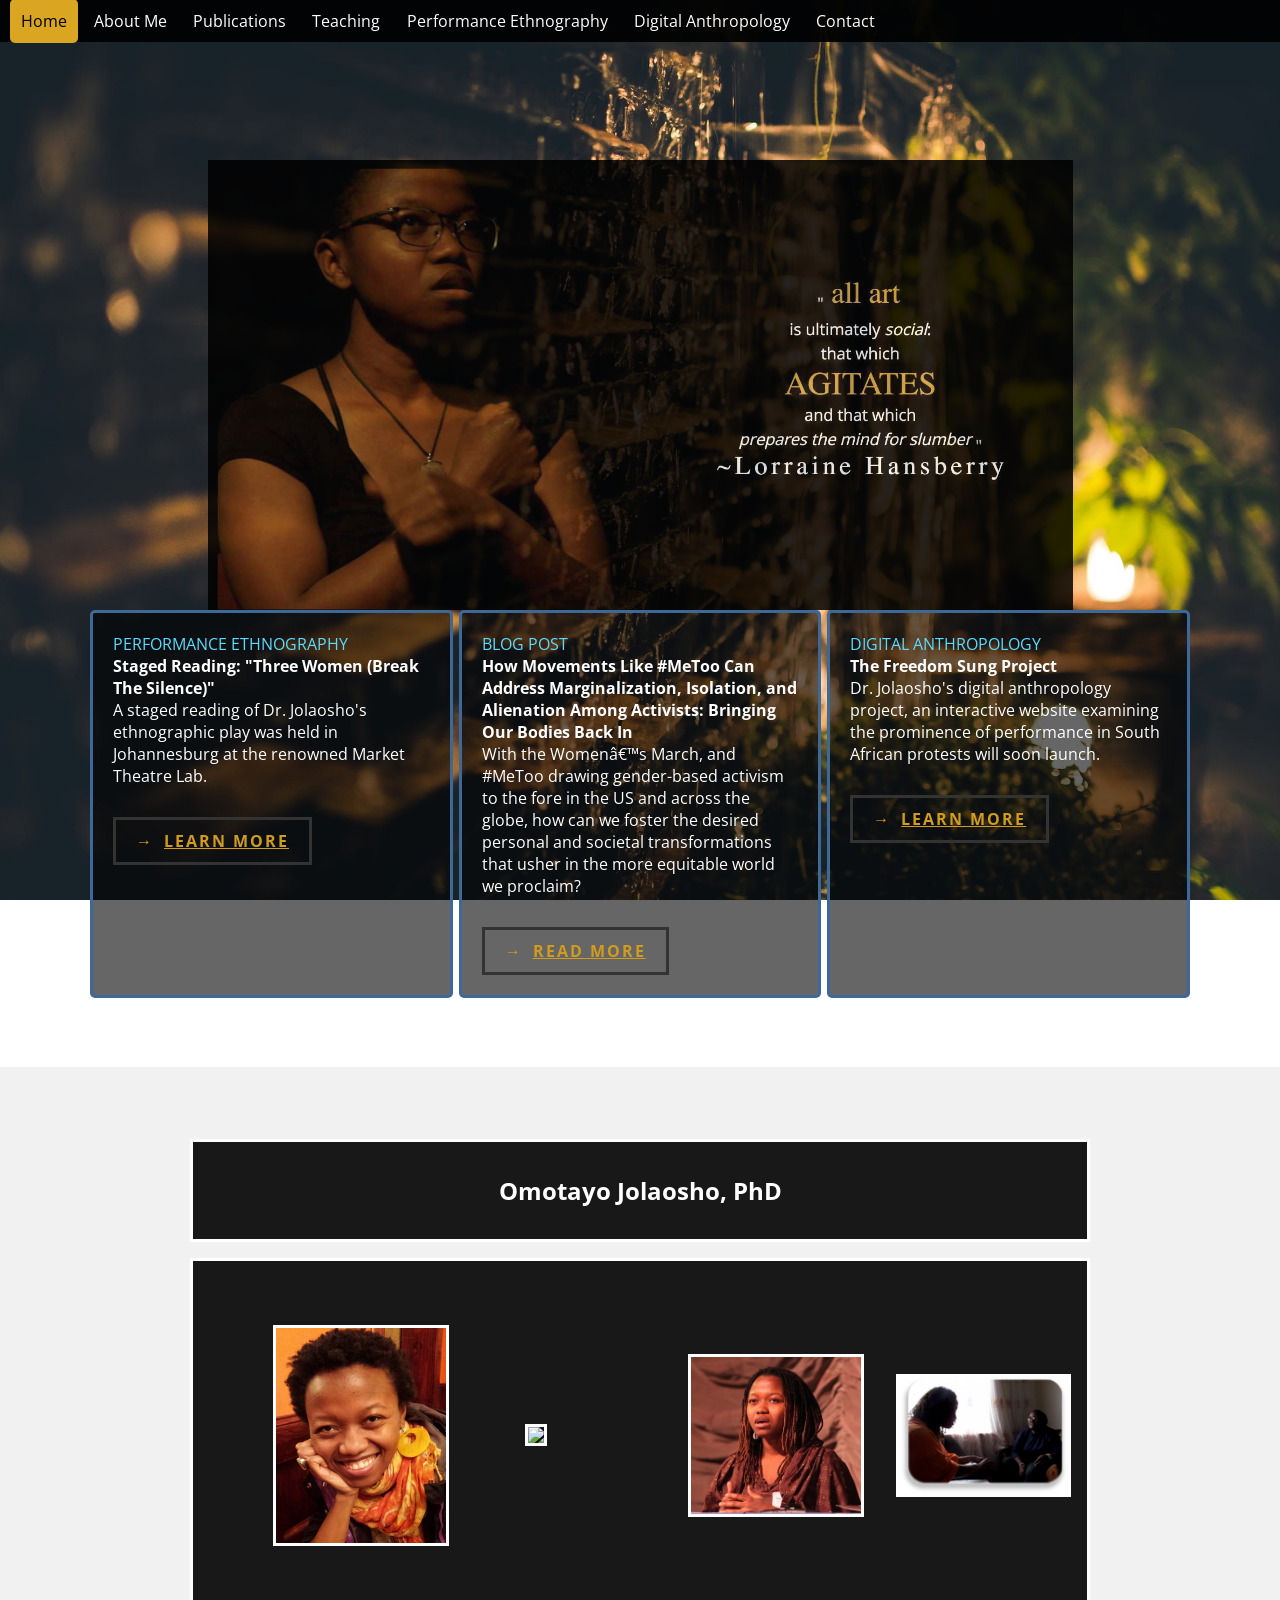
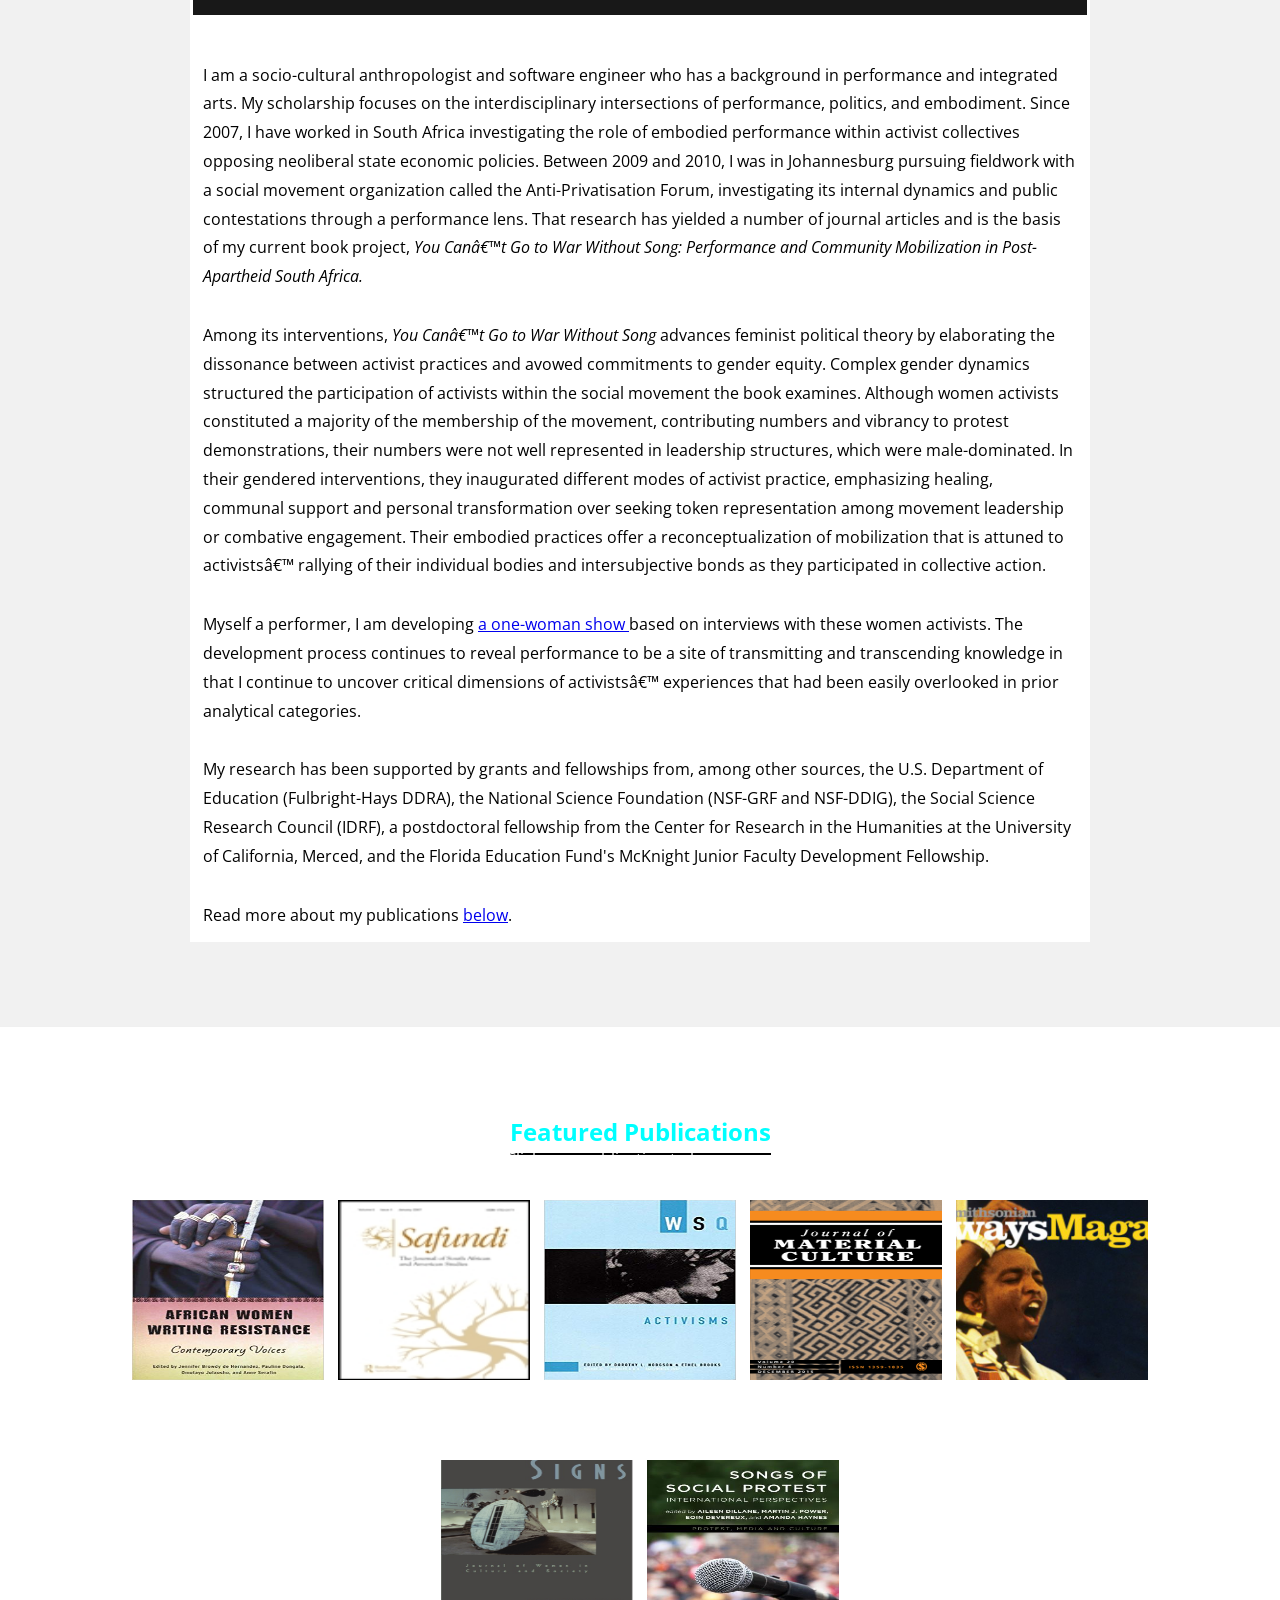
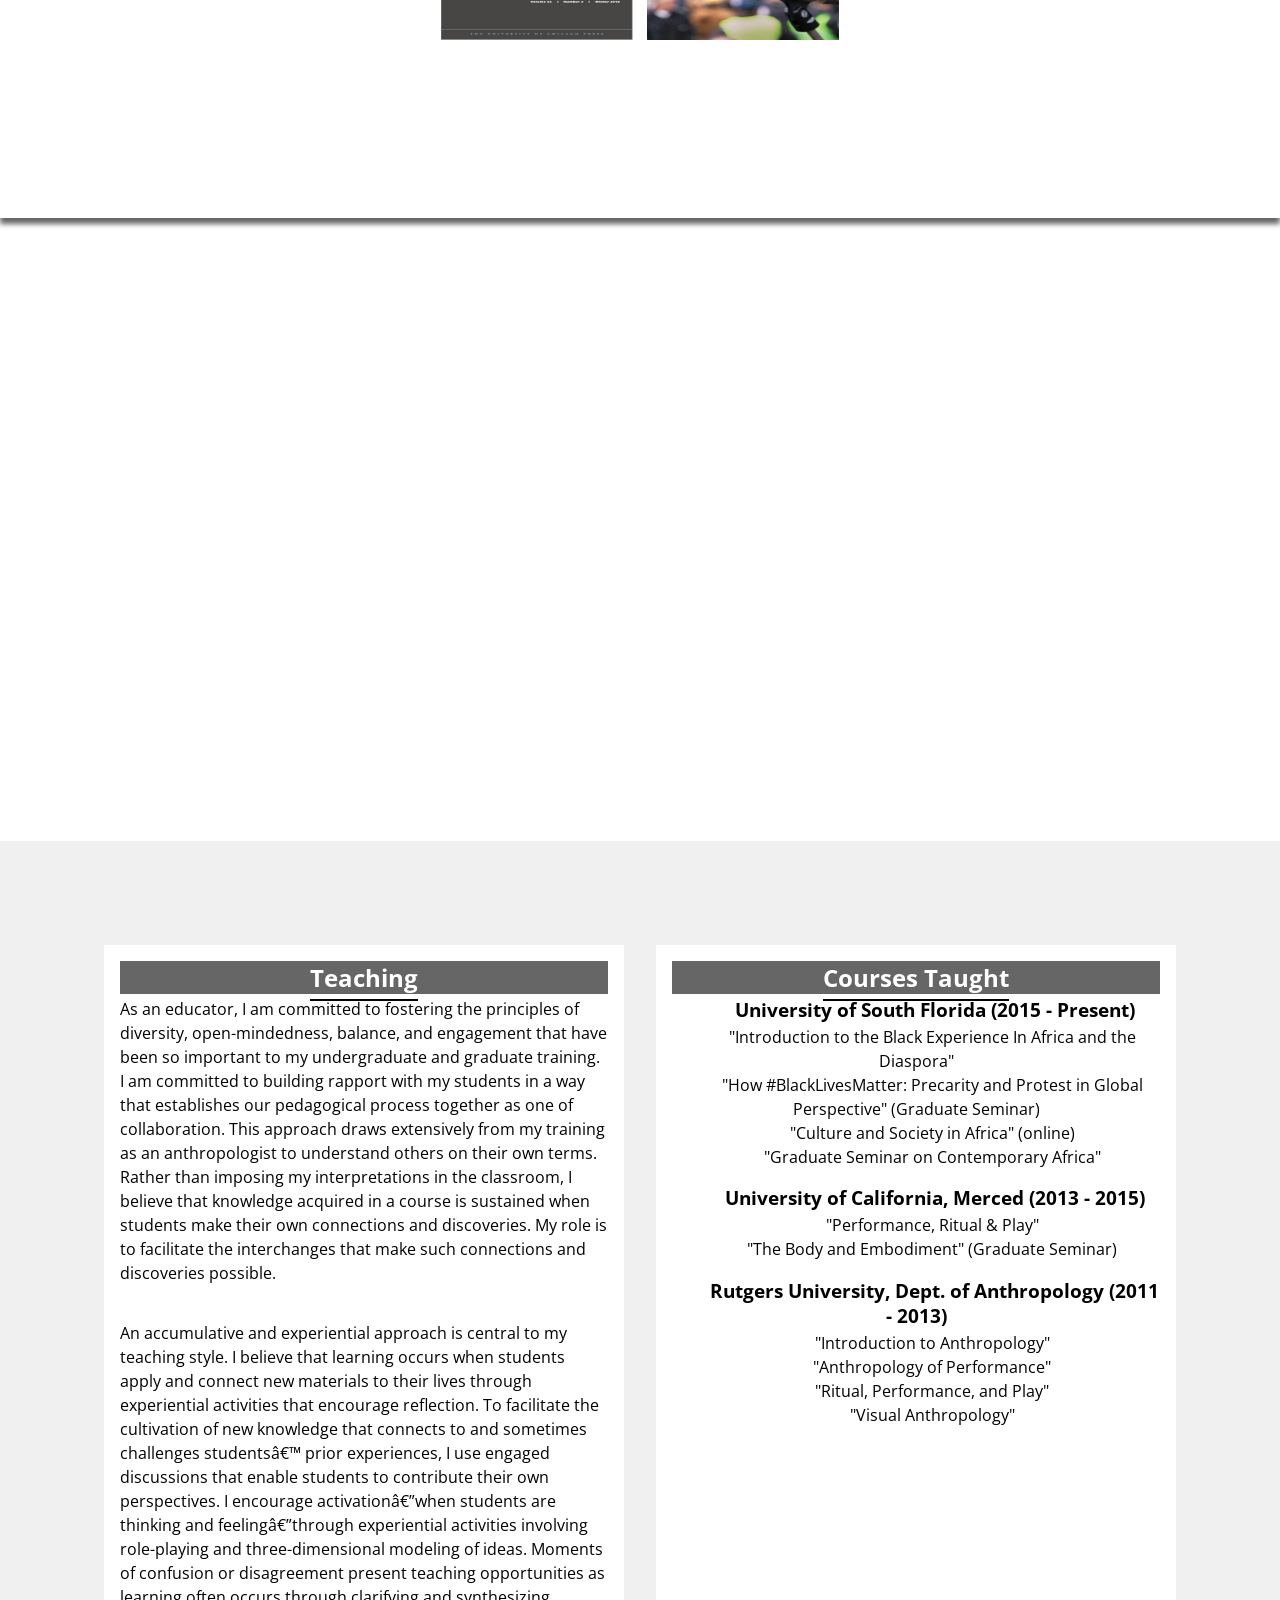
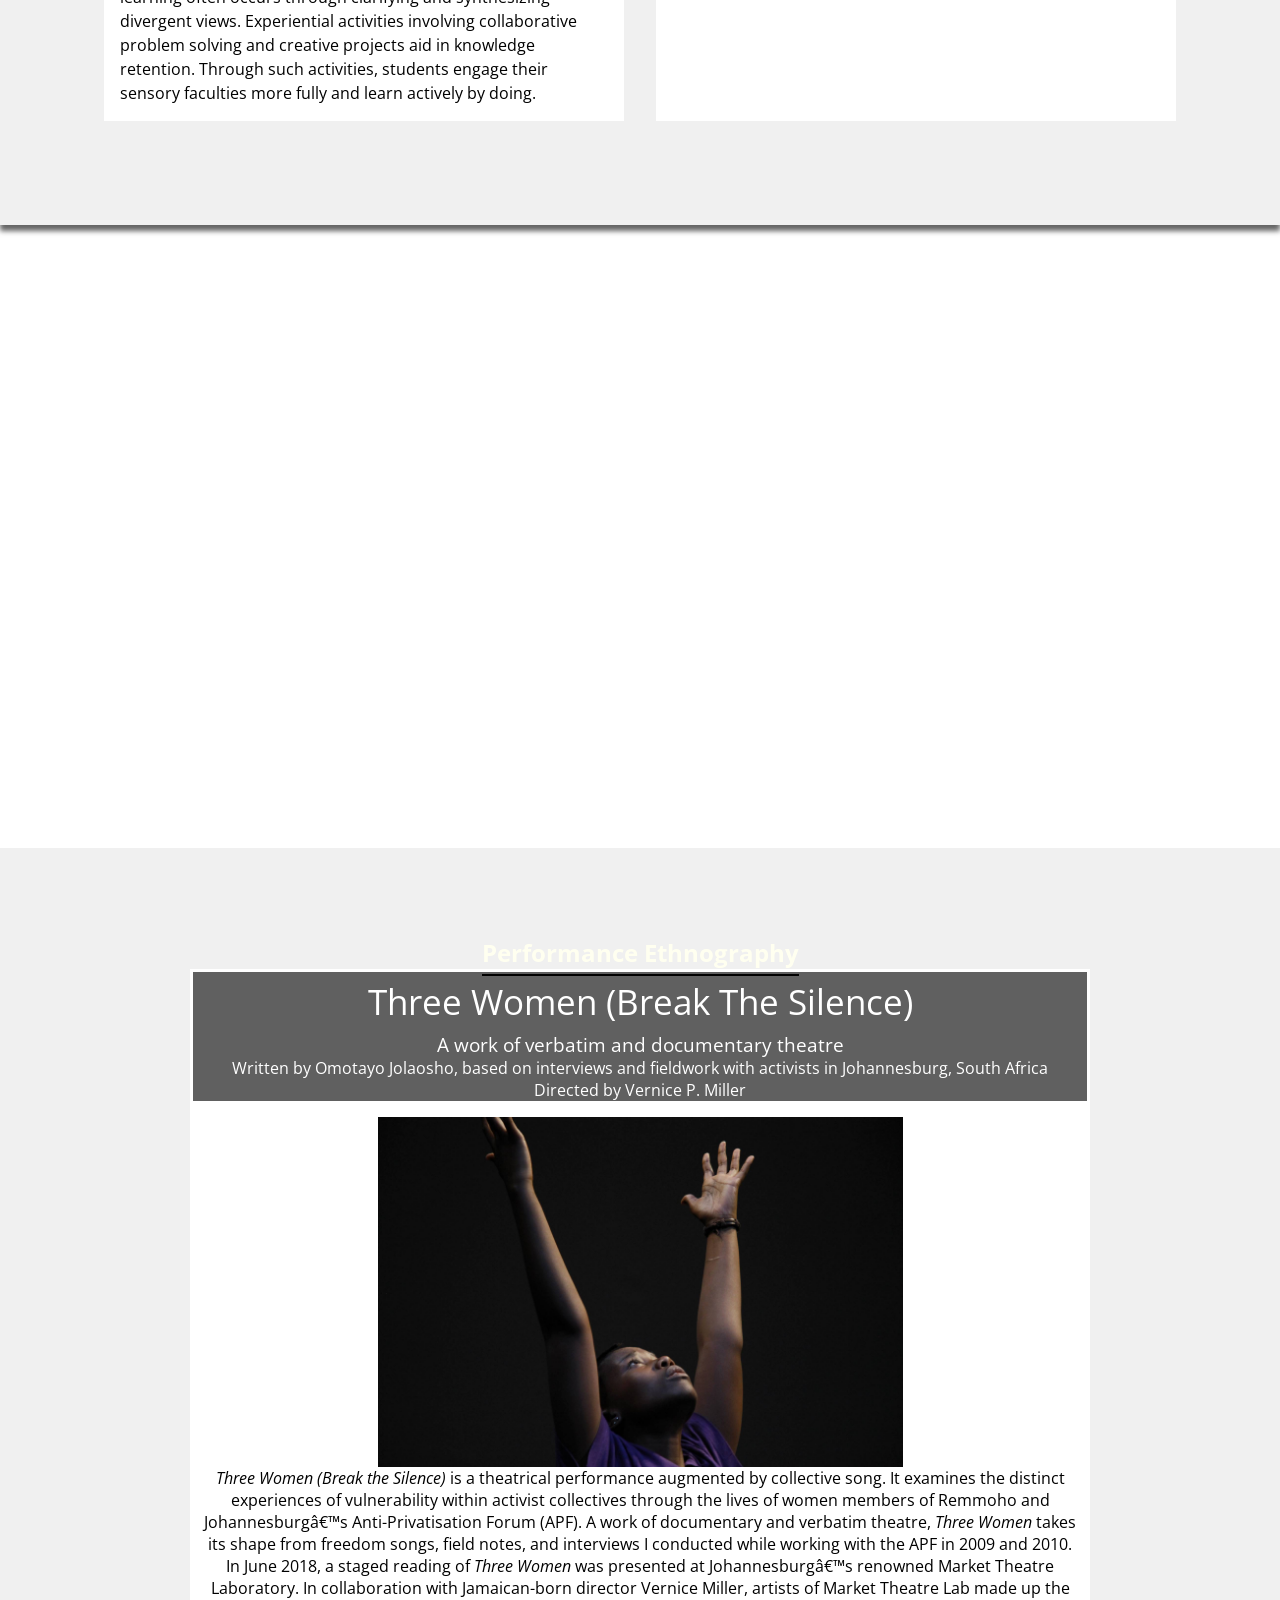
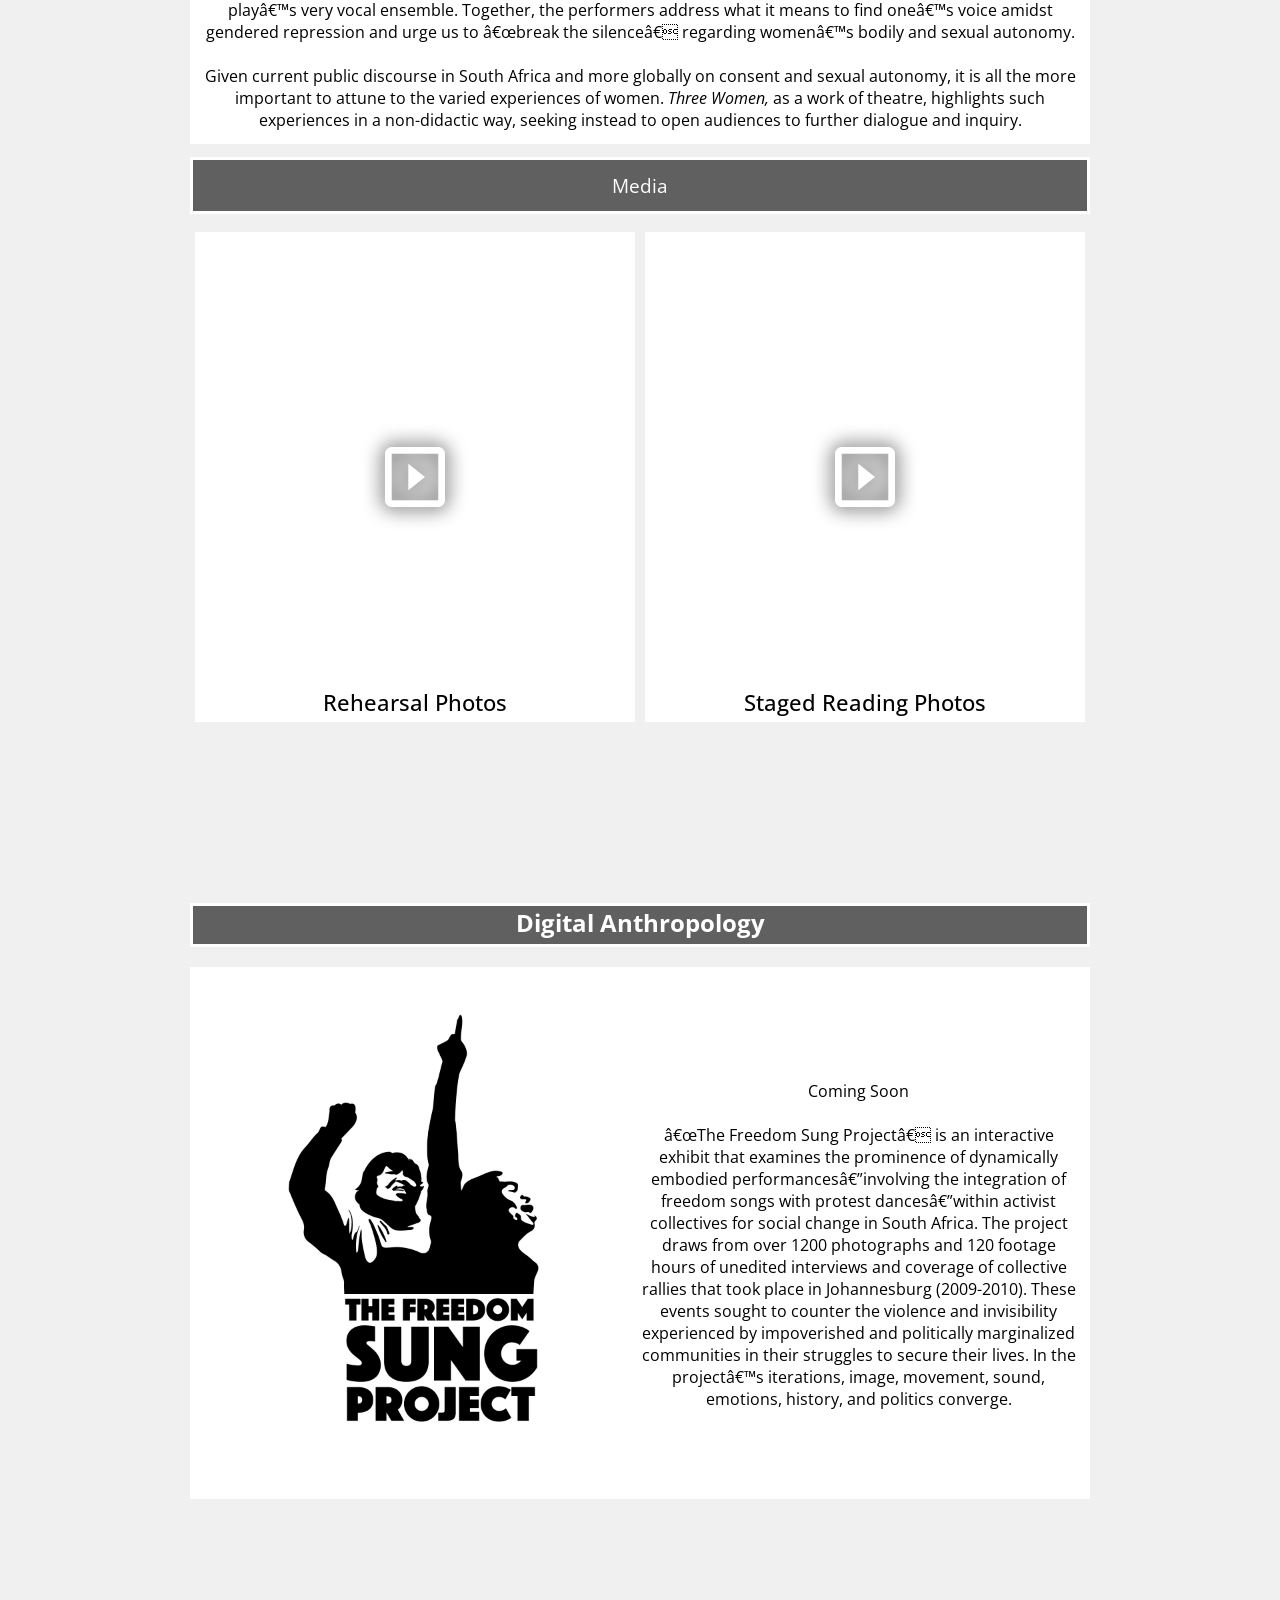
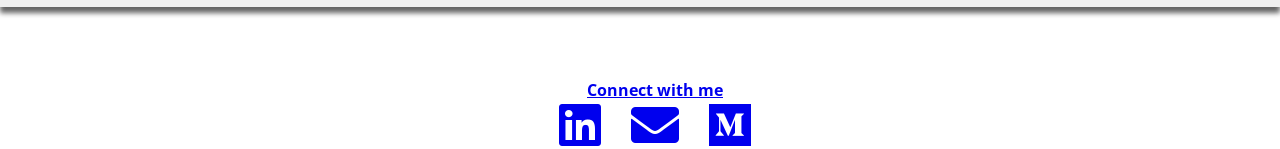
==== commit 471bad20: "update icon rendering" ====
--- a/index.html
+++ b/index.html
@@ -528,13 +528,13 @@
    </section>
    <section>
      <footer id="contact" class="container">
-       <h4 class="more-project">Connect with me through:</h4>
+       <h4 class="more-project"><a href="mailto:ojolao@gmail.com">Connect with me</a></h4>
        <div class="social-media">
 
         <a href="https://www.linkedin.com/in/omotayo-jolaosho/" target='_blank'><i class="fab my-fa-linkedin fa-3x"></i></a>
-        <a href="mailto:ojolao@gmail.com"><i class="fas my-fa-envelope fa-3x"></i></a>
+        <a href="mailto:ojolao@gmail.com"><i class="fas my-fa-envelope fa-envelope fa-3x"></i></a>
         <!--twitter -->
-        <a href="https://medium.com/@ojolao" target='_blank'><i class="fab my-fa-medium fa-3x"></i></a> 
+        <a href="https://medium.com/@ojolao" target='_blank'><i class="fab my-fa-medium fa-medium fa-3x"></i></a> 
          </div>
      </footer>
    </section>
--- a/style.css
+++ b/style.css
@@ -987,6 +987,18 @@
   font-family: 'Font Awesome\ 5 Free' !important; 
 }
 
+.fa-linkedin:before {
+  content: "\f08c";
+}
+
+.fa-envelope:before {
+  content: "\f0e0";
+}
+
+.fa-medium:before {
+  content: "\f23a";
+}
+
 .my-fa-linkedin:before {
   content: "\f08c";
 }
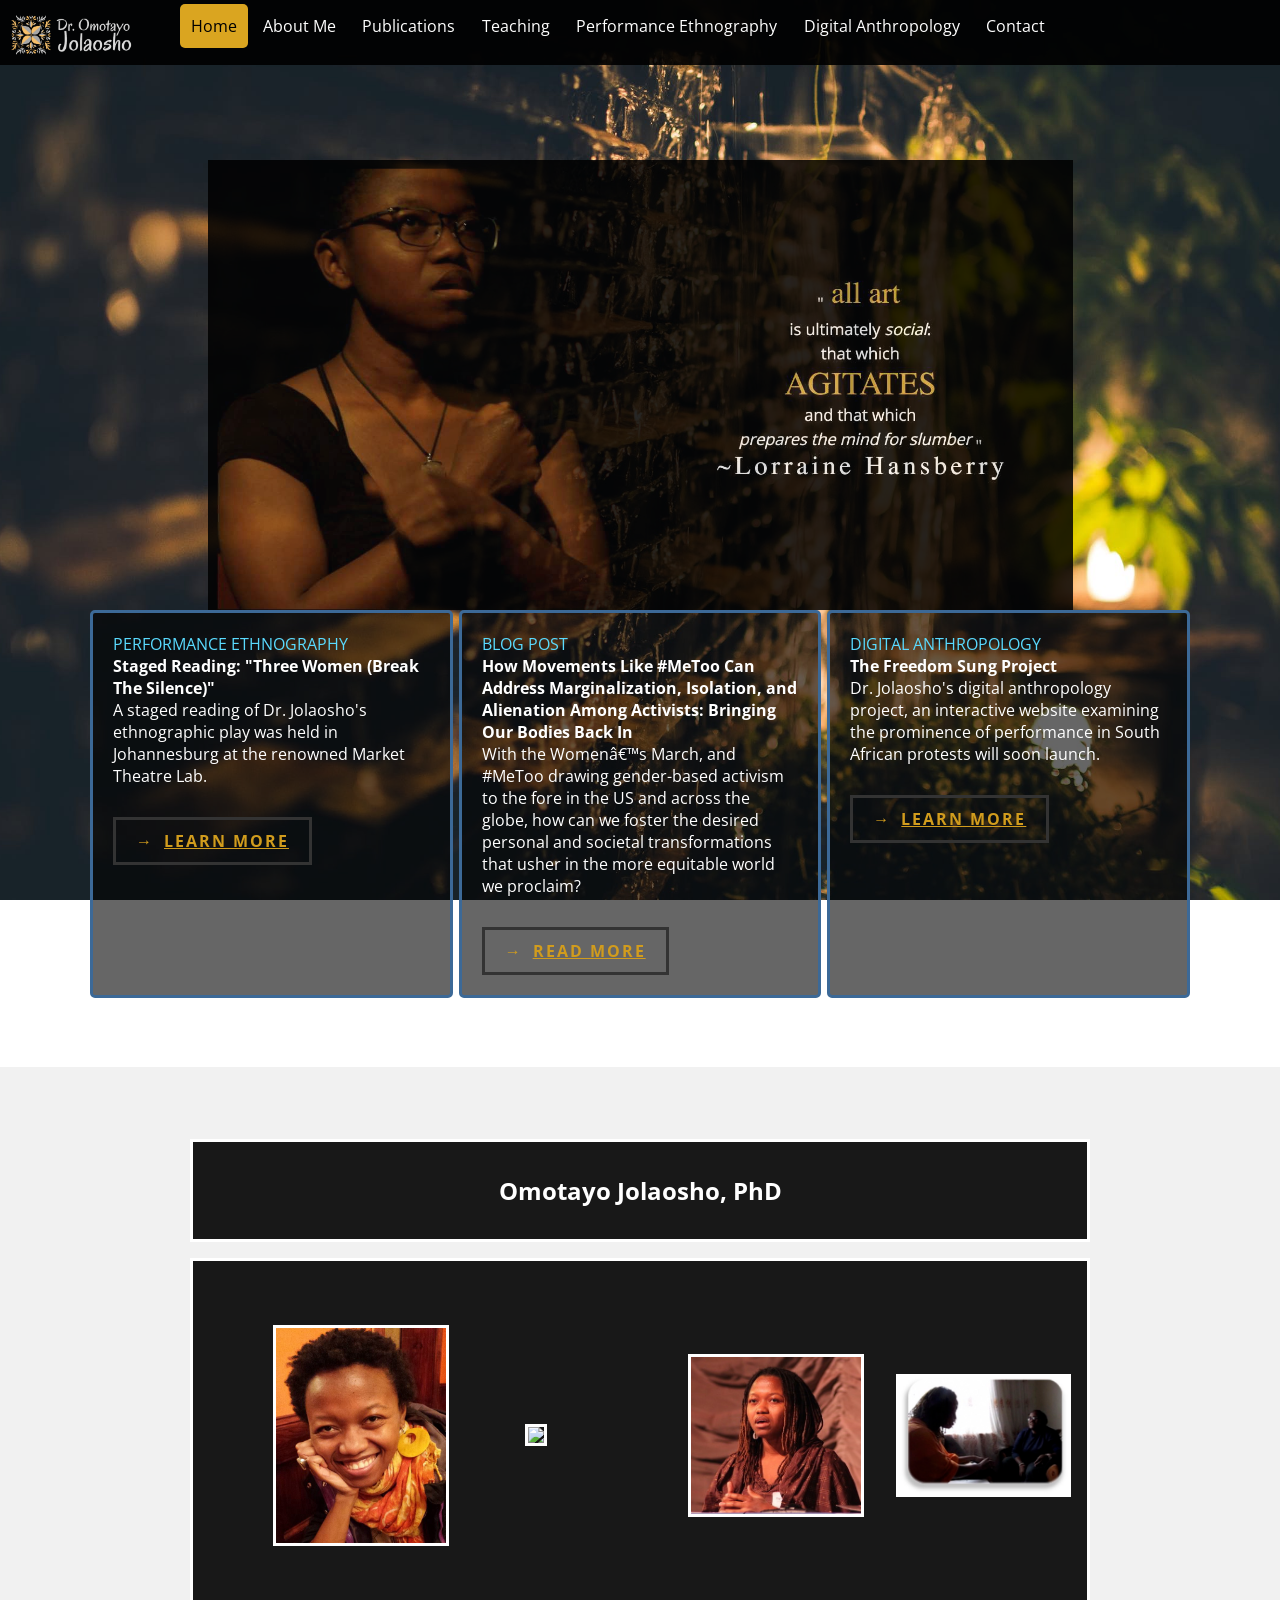
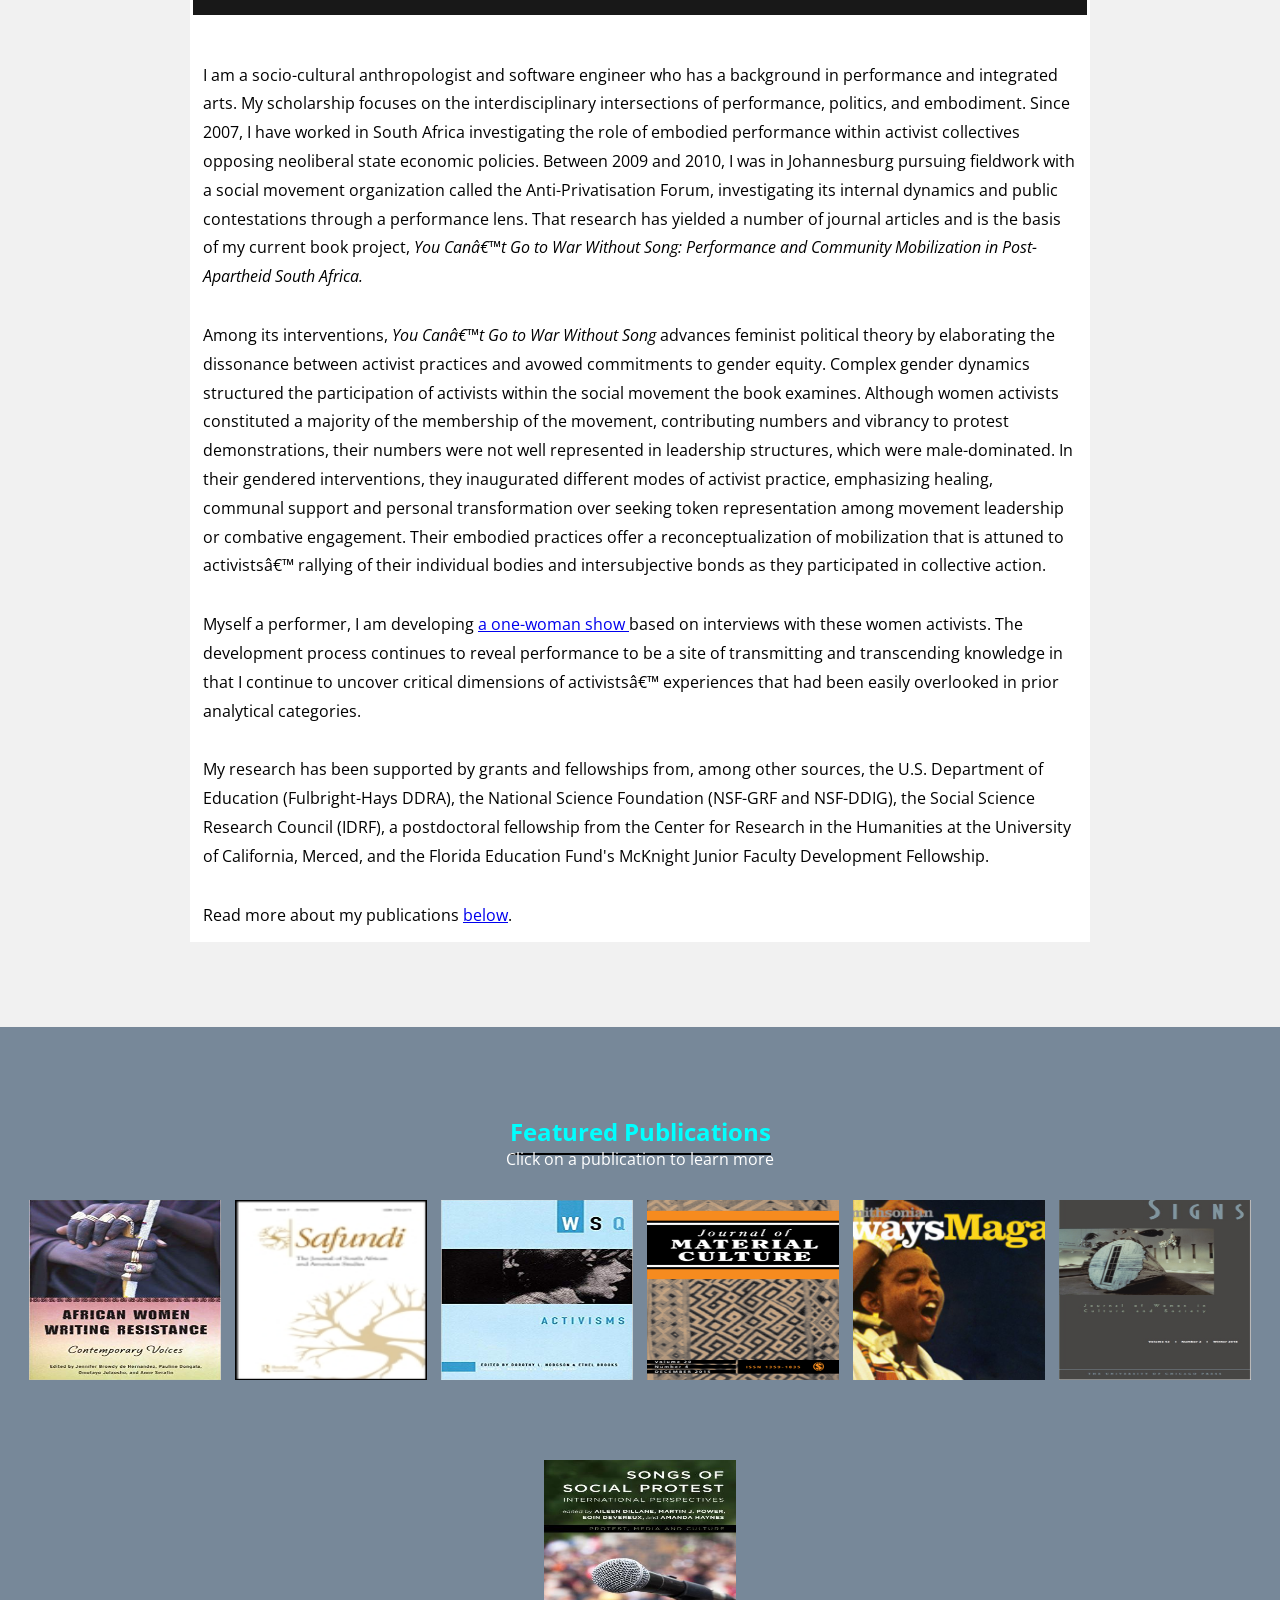
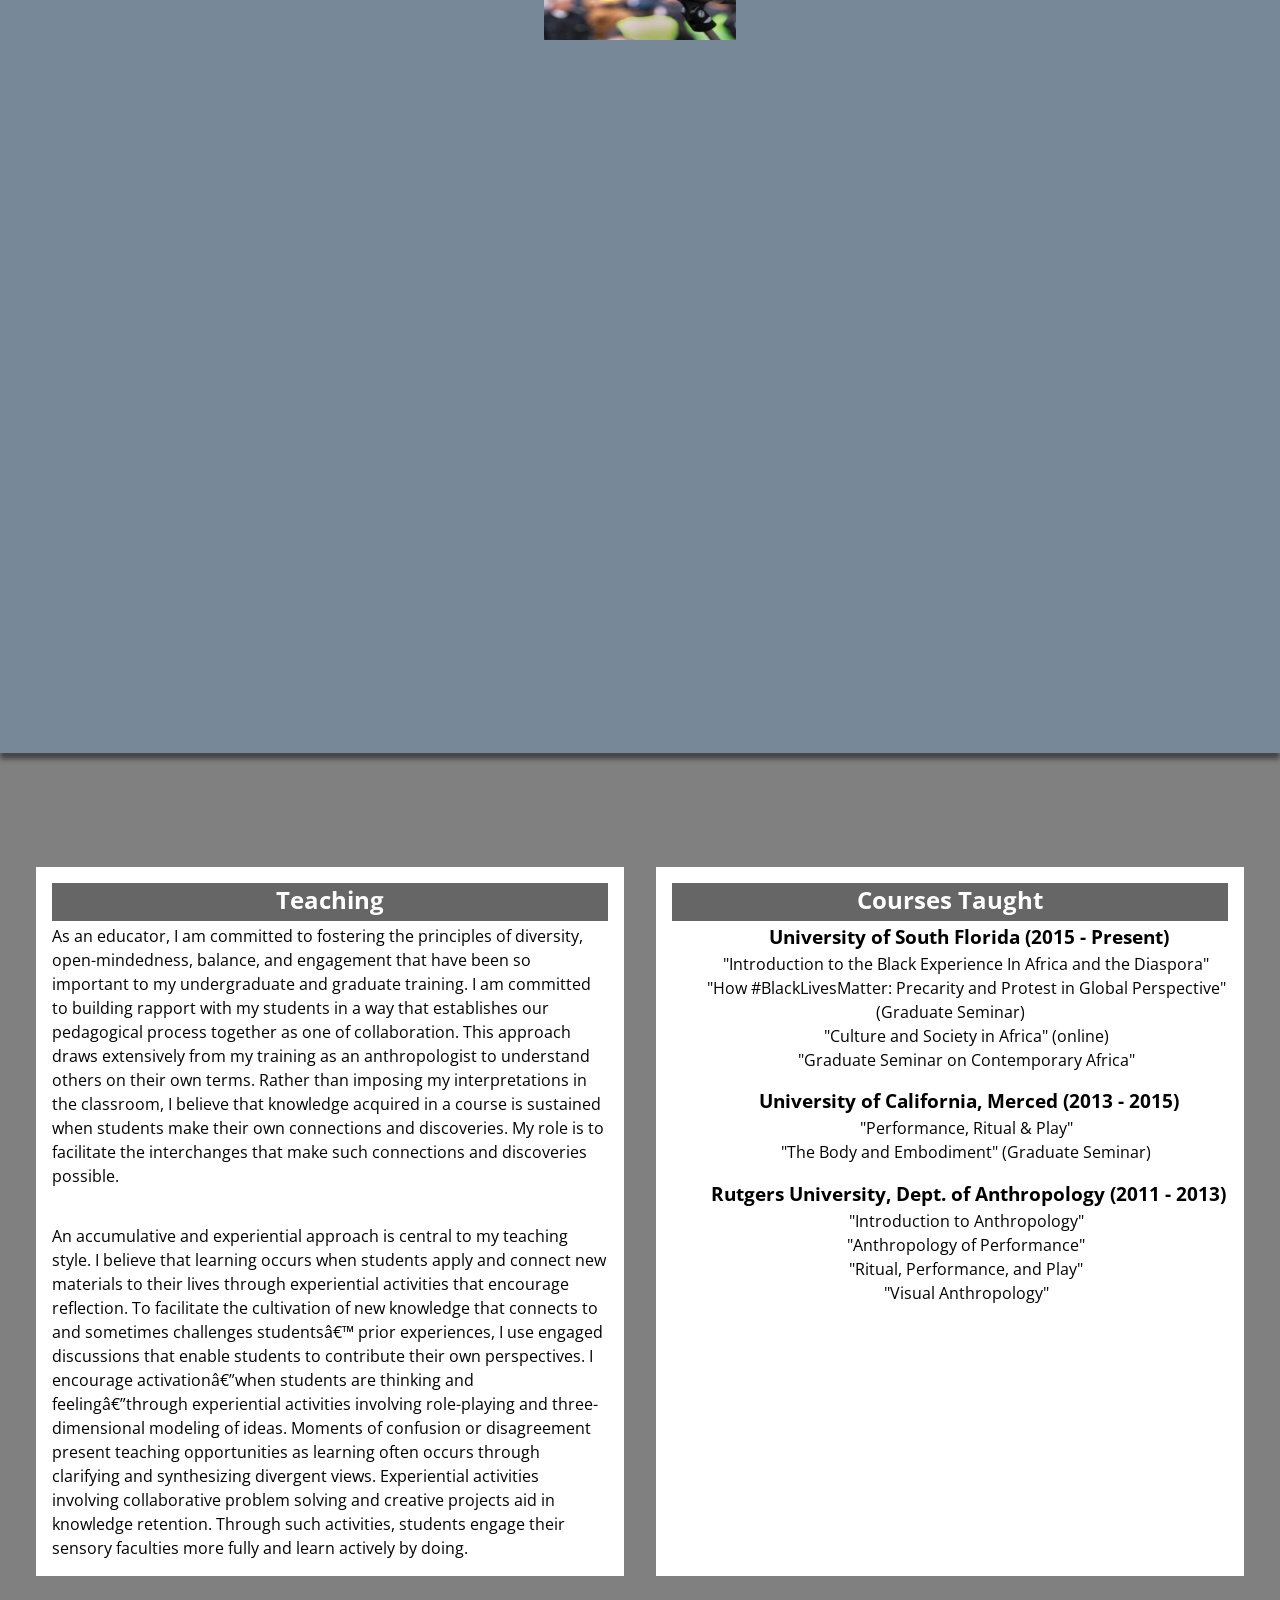
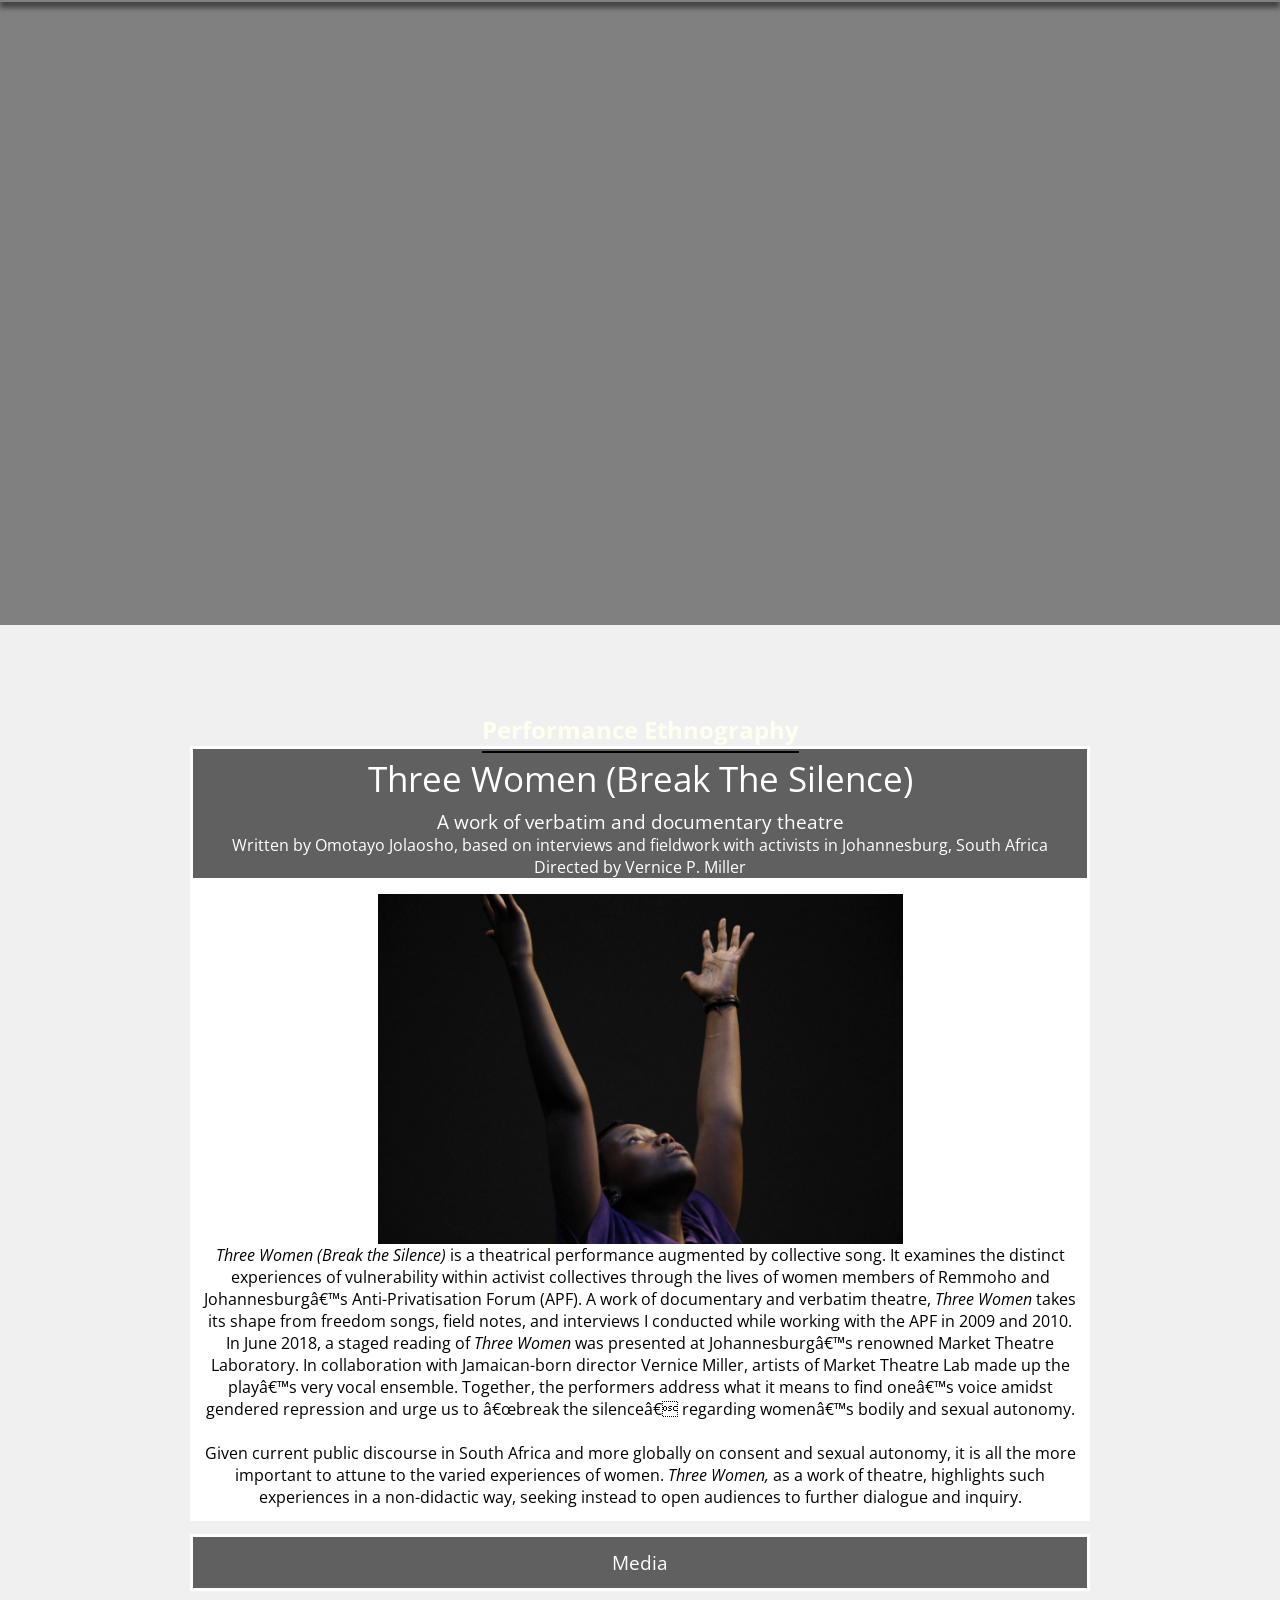
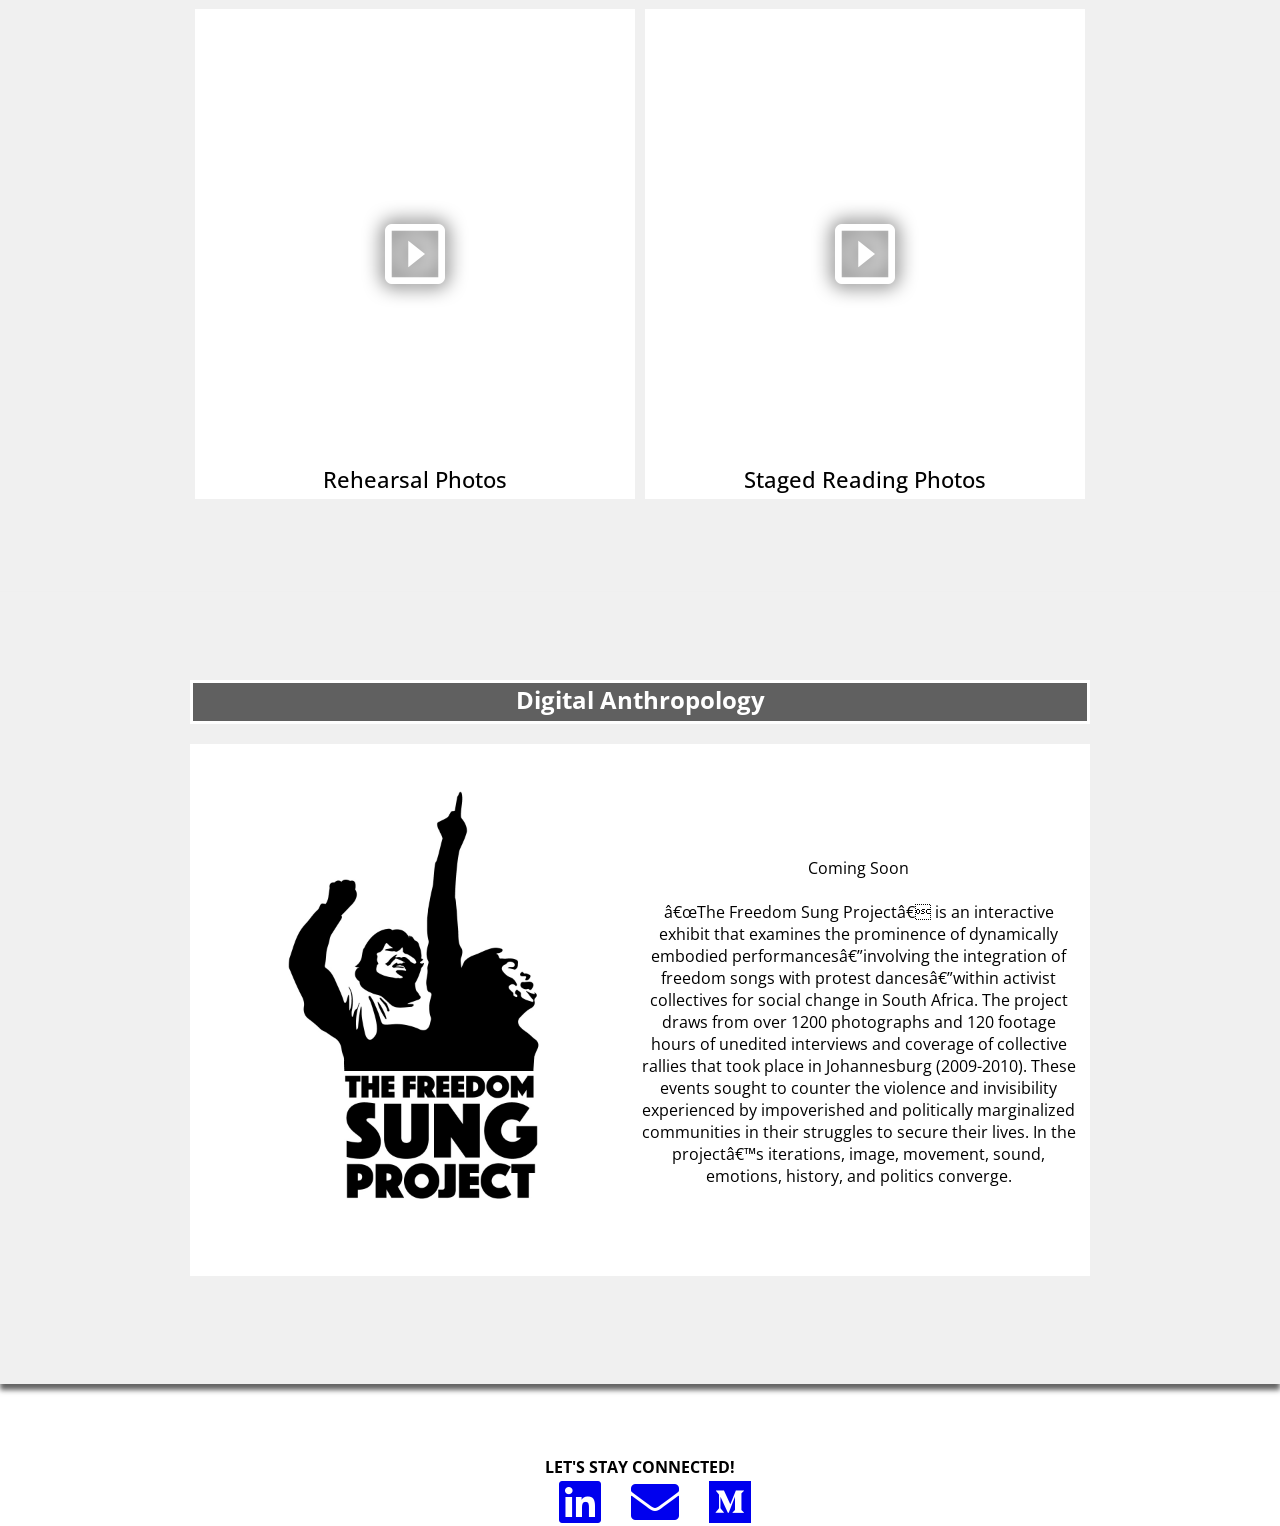
==== commit 89f25f31: "add logo" ====
--- a/index.html
+++ b/index.html
@@ -13,6 +13,7 @@
   <script src="js/modernizr.custom.js"></script></head>
 <body>
     <nav id="mainNav" class="container navbar">
+      <img src="img/translogo2.png">
       <a class="smoothScroll" href="#home">Home</a>
       <a class="smoothScroll" href="#me">About Me</a>
       <a class="smoothScroll" href="#publications">Publications</a>
@@ -154,46 +155,49 @@
         </a>
       </li>
     </ul>
-  </section>
-  <section>
         <div class="parallax_bg2" style="height: 622.4px;"></div>
   </section>
-  <section id="teaching" class="container row content">
-    <div class="performance-card half-column">
-    <div class="overview"> <h1>Teaching</h1> </div>
-    <p>
-      As an educator, I am committed to fostering the principles of diversity, open-mindedness, balance, and engagement that have been so important to my undergraduate and graduate training. I am committed to building rapport with my students in a way that establishes our pedagogical process together as one of collaboration. This approach draws extensively from my training as an anthropologist to understand others on their own terms. Rather than imposing my interpretations in the classroom, I believe that knowledge acquired in a course is sustained when students make their own connections and discoveries. My role is to facilitate the interchanges that make such connections and discoveries possible.
-    </p>
-    <p>
-      An accumulative and experiential approach is central to my teaching style. I believe that learning occurs when students apply and connect new materials to their lives through experiential activities that encourage reflection. To facilitate the cultivation of new knowledge that connects to and sometimes challenges students’ prior experiences, I use engaged discussions that enable students to contribute their own perspectives. I encourage activation—when students are thinking and feeling—through experiential activities involving role-playing and three-dimensional modeling of ideas. Moments of confusion or disagreement present teaching opportunities as learning often occurs through clarifying and synthesizing divergent views.  Experiential activities involving collaborative problem solving and creative projects aid in knowledge retention. Through such activities, students engage their sensory faculties more fully and learn actively by doing.
-    </p>
+  <section id="teaching">
+    <div class="container row content">
+      <div class="performance-card half-column">
+        <div class="overview"> 
+          <h1>Teaching</h1>
+        </div>
+        <p>
+          As an educator, I am committed to fostering the principles of diversity, open-mindedness, balance, and engagement that have been so important to my undergraduate and graduate training. I am committed to building rapport with my students in a way that establishes our pedagogical process together as one of collaboration. This approach draws extensively from my training as an anthropologist to understand others on their own terms. Rather than imposing my interpretations in the classroom, I believe that knowledge acquired in a course is sustained when students make their own connections and discoveries. My role is to facilitate the interchanges that make such connections and discoveries possible.
+        </p>
+        <p>
+          An accumulative and experiential approach is central to my teaching style. I believe that learning occurs when students apply and connect new materials to their lives through experiential activities that encourage reflection. To facilitate the cultivation of new knowledge that connects to and sometimes challenges students’ prior experiences, I use engaged discussions that enable students to contribute their own perspectives. I encourage activation—when students are thinking and feeling—through experiential activities involving role-playing and three-dimensional modeling of ideas. Moments of confusion or disagreement present teaching opportunities as learning often occurs through clarifying and synthesizing divergent views.  Experiential activities involving collaborative problem solving and creative projects aid in knowledge retention. Through such activities, students engage their sensory faculties more fully and learn actively by doing.
+        </p>
+      </div>
+      <div class="performance-card half-column">
+        <div class="overview">
+          <h1>Courses Taught</h1>
+        </div>
+        <h3> University of South Florida (2015 - Present)</h3>
+        <ul>
+          <li> "Introduction to the Black Experience In Africa and the Diaspora"</li>
+          <li> "How #BlackLivesMatter: Precarity and Protest in Global Perspective" (Graduate Seminar)</li>
+          <li> "Culture and Society in Africa" (online)</li>
+          <li> "Graduate Seminar on Contemporary Africa" </li>
+        </ul>
+        <h3> University of California, Merced (2013 - 2015) </h3>
+        <ul>
+          <li> "Performance, Ritual & Play" </li>
+          <li> "The Body and Embodiment" (Graduate Seminar) </li>
+        </ul>
+        <h3> Rutgers University, Dept. of Anthropology (2011 - 2013) </h3>
+        <ul>
+          <li> "Introduction to Anthropology" </li>
+          <li> "Anthropology of Performance" </li>
+          <li> "Ritual, Performance, and Play" </li>
+          <li> "Visual Anthropology" </li>
+        </ul>
+      </div>
     </div>
-    <div class="performance-card half-column">
-      <div class="overview"><h1>Courses Taught</h1></div>
-      <h3> University of South Florida (2015 - Present)</h3>
-      <ul>
-        <li> "Introduction to the Black Experience In Africa and the Diaspora"</li>
-        <li> "How #BlackLivesMatter: Precarity and Protest in Global Perspective" (Graduate Seminar)</li>
-        <li> "Culture and Society in Africa" (online)
-        <li> "Graduate Seminar on Contemporary Africa" </li>
-      </ul>
-      <h3> University of California, Merced (2013 - 2015) </h3>
-      <ul>
-        <li> "Performance, Ritual & Play" </li>
-        <li> "The Body and Embodiment" (Graduate Seminar) </li>
-      </ul>
-      <h3> Rutgers University, Dept. of Anthropology (2011 - 2013) </h3>
-      <ul>
-        <li> "Introduction to Anthropology" </li>
-        <li> "Anthropology of Performance" </li>
-        <li> "Ritual, Performance, and Play" </li>
-        <li> "Visual Anthropology" </li>
-      </ul>
-    </div>
+    <div class="parallax_bg2" style="height: 622.4px;"></div>
   </section>
-  <section>
-        <div class="parallax_bg2" style="height: 622.4px;"></div>
-  </section>
+
 
   <section id="pEthnography" class="container parallax">
     <h1>Performance Ethnography</h1>
@@ -528,7 +532,7 @@
    </section>
    <section>
      <footer id="contact" class="container">
-       <h4 class="more-project"><a href="mailto:ojolao@gmail.com">Connect with me</a></h4>
+       <h4 class="more-project">LET'S STAY CONNECTED!</h4>
        <div class="social-media">
 
         <a href="https://www.linkedin.com/in/omotayo-jolaosho/" target='_blank'><i class="fab my-fa-linkedin fa-3x"></i></a>
--- a/style.css
+++ b/style.css
@@ -27,7 +27,8 @@
   color: white;
   width: 100%;
   padding: 10px;
-  /*height: 60px;*/
+  padding-top: 15px;
+  /*height: 5em;*/
   z-index: 100;
   /*overflow: clip;*/
 }
@@ -38,6 +39,12 @@
   border-radius: 5px;
   text-decoration: none;
   color: white;
+}
+
+.navbar img {
+  height: 2.5em;
+  float: left;
+  margin-right: 3em;
 }
 
 .navbar a:hover {
@@ -284,12 +291,14 @@
 
 #publications {
   /*height: auto;*/
-  padding: 5.5em;
+  padding: 0;
+  padding-top: 5.5em;
   align-items: center;
   text-align: center;
+  background: #778899;
   /*display: flex;*/
   /*margin-top: 5em;*/
-  background-image: linear-gradient(rgba(0,0,0,0.7), rgba(0,0,0,0.7)), url("./img/IMG_6410.jpg"); /*pen-idea-bulb-paper_opt*/
+  /*background-image: linear-gradient(rgba(0,0,0,0.7), rgba(0,0,0,0.7)), url("./img/IMG_6410.jpg"); /*pen-idea-bulb-paper_opt*/*/
   background-position: center;
   background-repeat: no-repeat;
   background-size: cover;
@@ -519,18 +528,25 @@
 }
 
 #teaching {
-  padding: 5.5em /*calc(50% - 450px)*/;
+  padding: 0;
+  padding-top: 5.5em /*calc(50% - 450px)*/;
   /*overflow: clip;*/
   /*flex-shrink: 0;*/
-  flex-wrap: wrap;
-  background-image: linear-gradient(rgba(0,0,0,0.3), rgba(0,0,0,0.4)), url("./img/teaching.jpeg");
-  background-position: center;
+  /*flex-wrap: wrap;*/
+  background: grey;
+  /*background-image: linear-gradient(rgba(0,0,0,0.3), rgba(0,0,0,0.4)), url("./img/teaching.jpeg");*/
+  /*background-position: center;
   background-repeat: no-repeat;
   background-size: cover;
-  background-attachment: fixed;
-}
-
-#teaching>* {
+  background-attachment: fixed;*/
+}
+
+#teaching .container {
+  flex-wrap: wrap;
+  background: grey;
+}
+
+#teaching .container>*{
   flex: 1 1 360px;
 }
 
@@ -550,13 +566,6 @@
   padding-top: .7em;
 }
 
-#teaching .row {
-  background-color: blue;
-  flex-shrink: 0;
-  flex-flow: row wrap;
-  /*flex-wrap: wrap;*/
-}
-
 #teaching .performance-card {
   margin: 1em;
 }
@@ -567,6 +576,11 @@
   padding-left: 0;
 }
 
+#teaching h1 {
+  display: block;
+  text-align: center;
+  border-bottom: none;
+}
 
 /*---Performance---*/
 
@@ -961,6 +975,7 @@
     background-position: top center;
     background-size: cover;
     background-attachment: fixed;
+    width: 100%;
 }
 
 
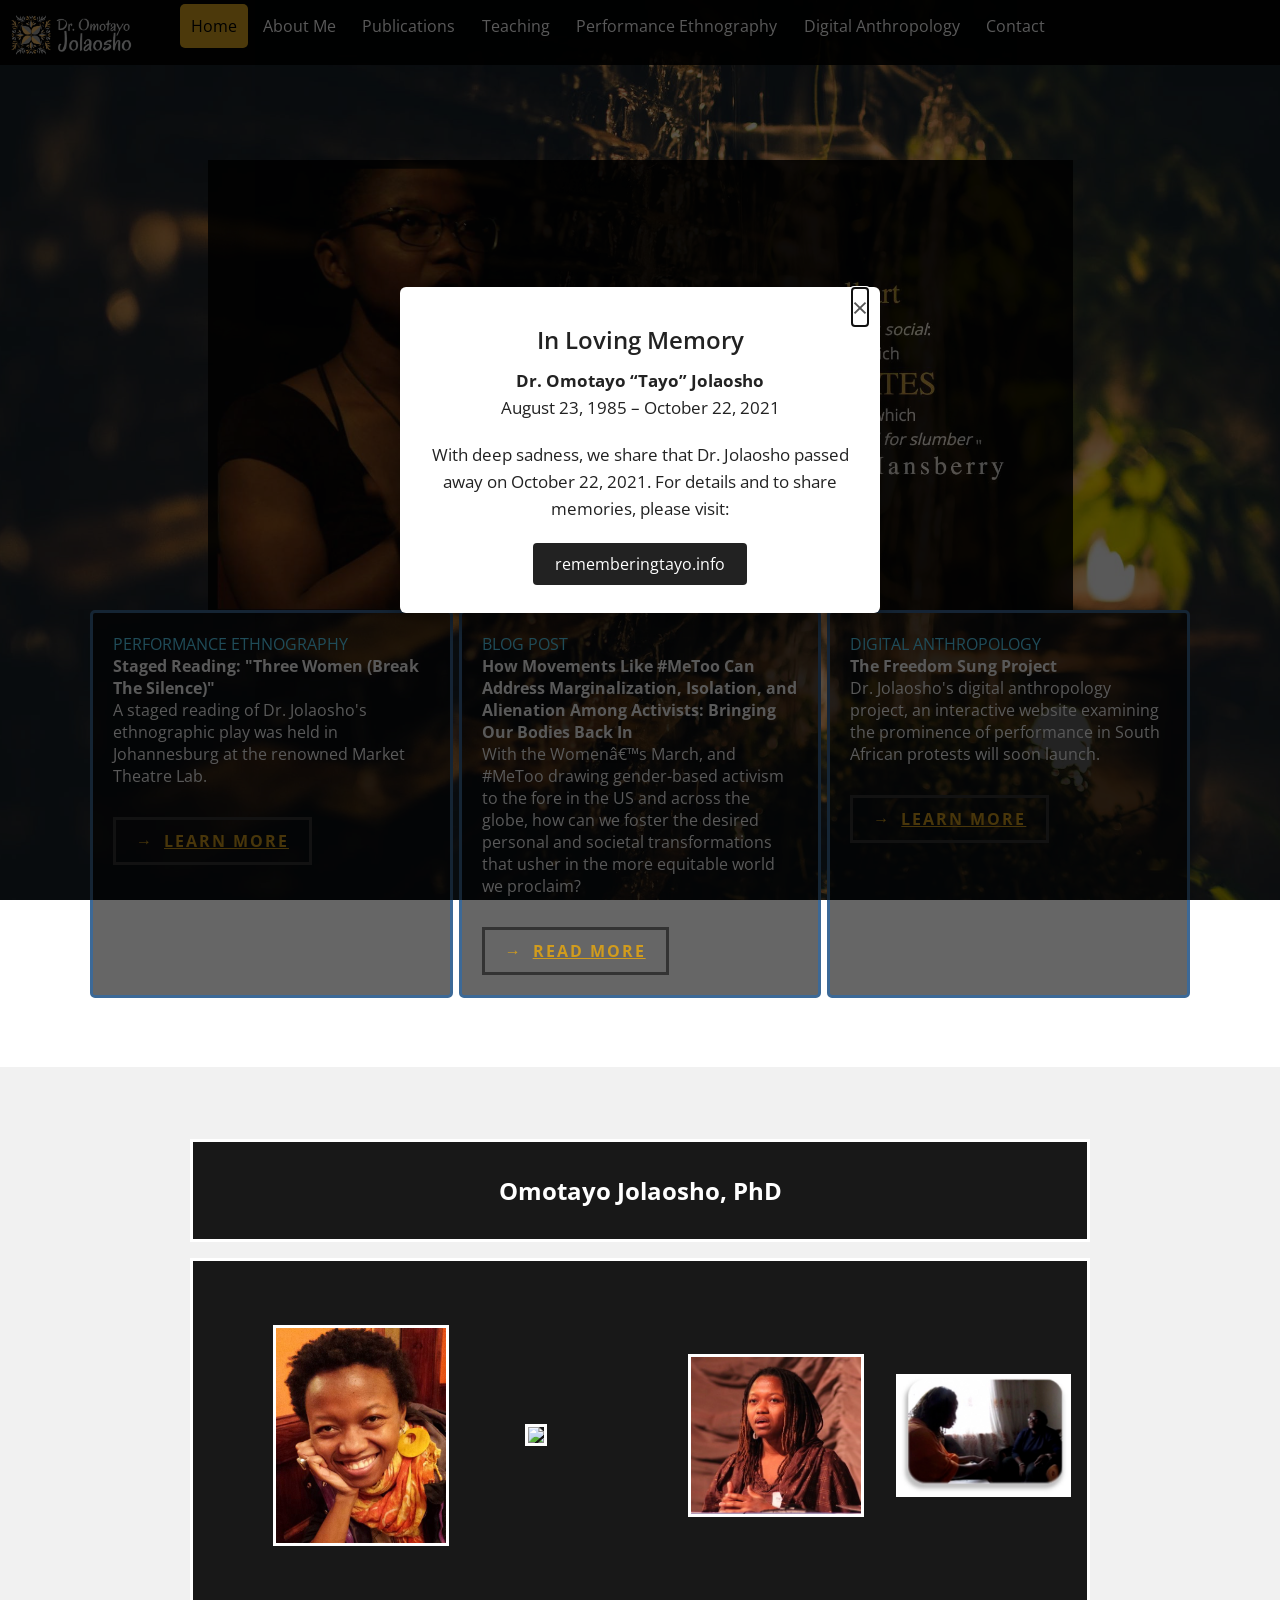
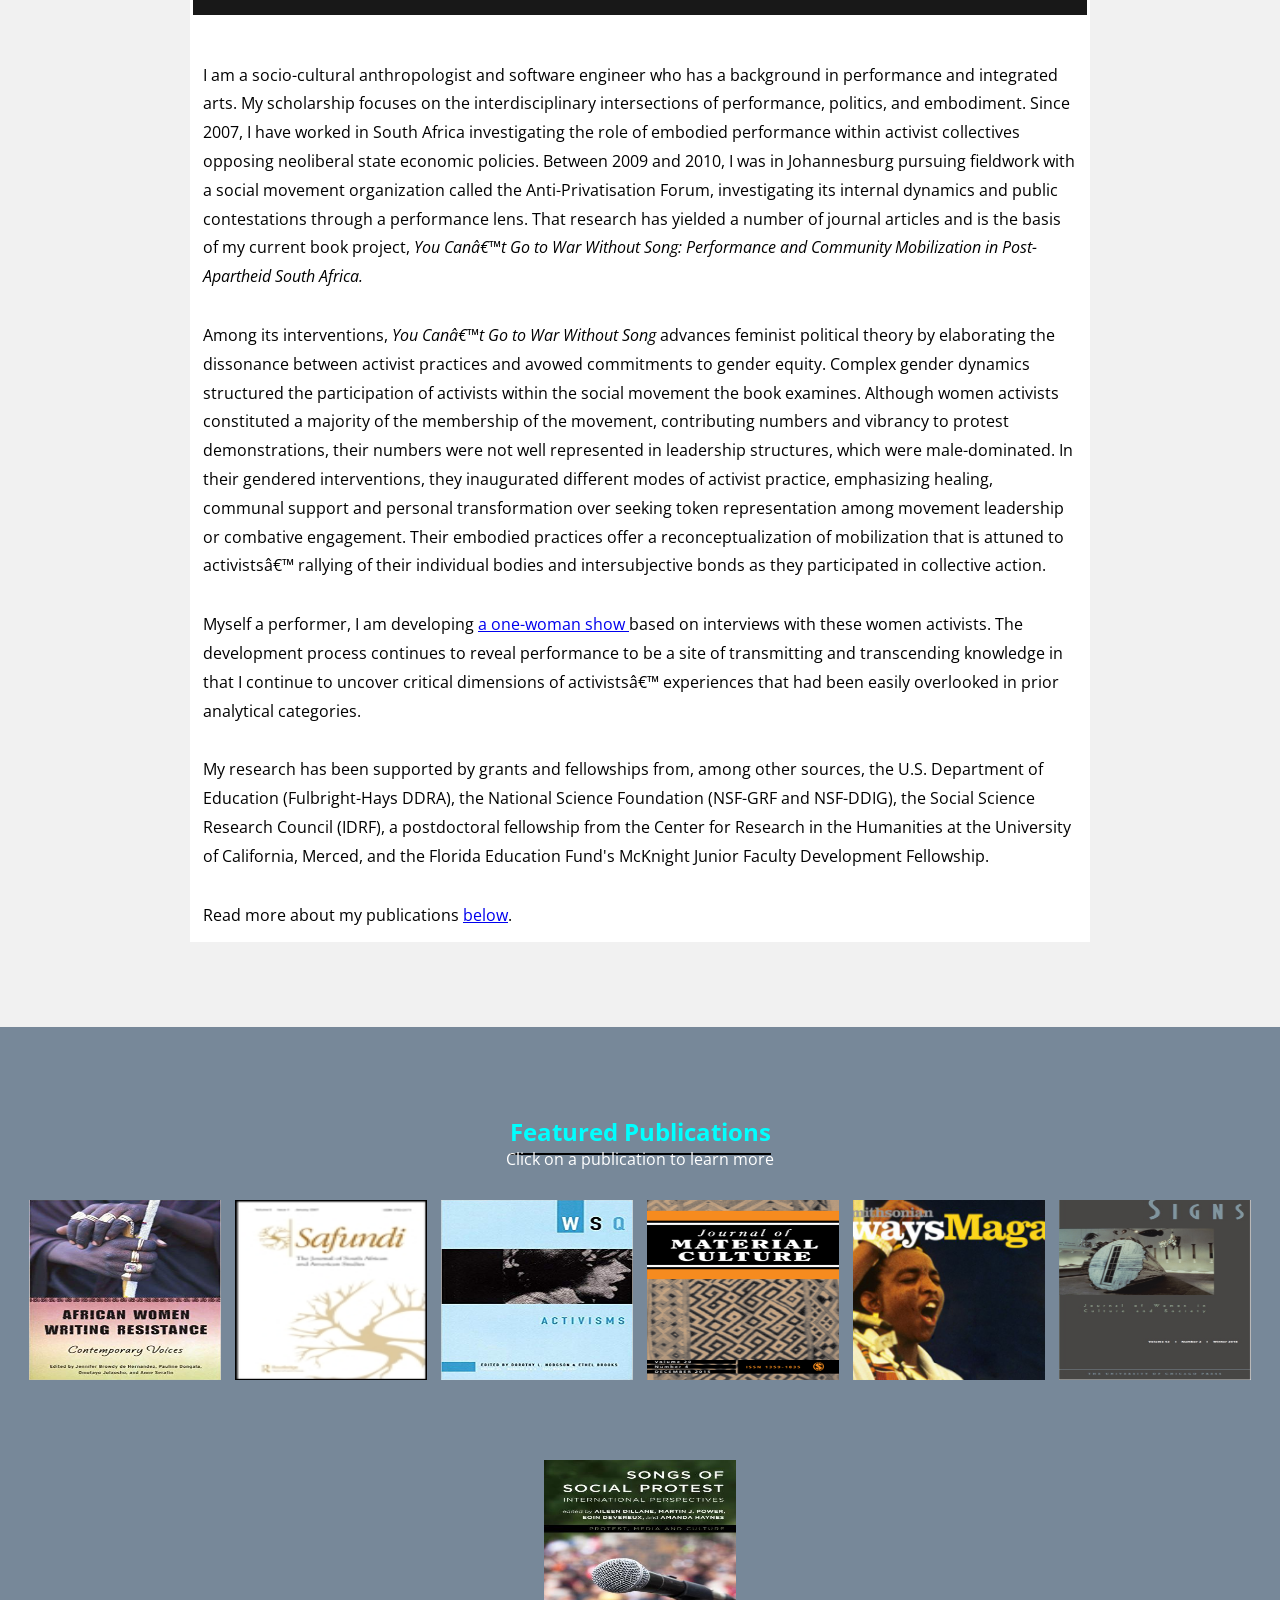
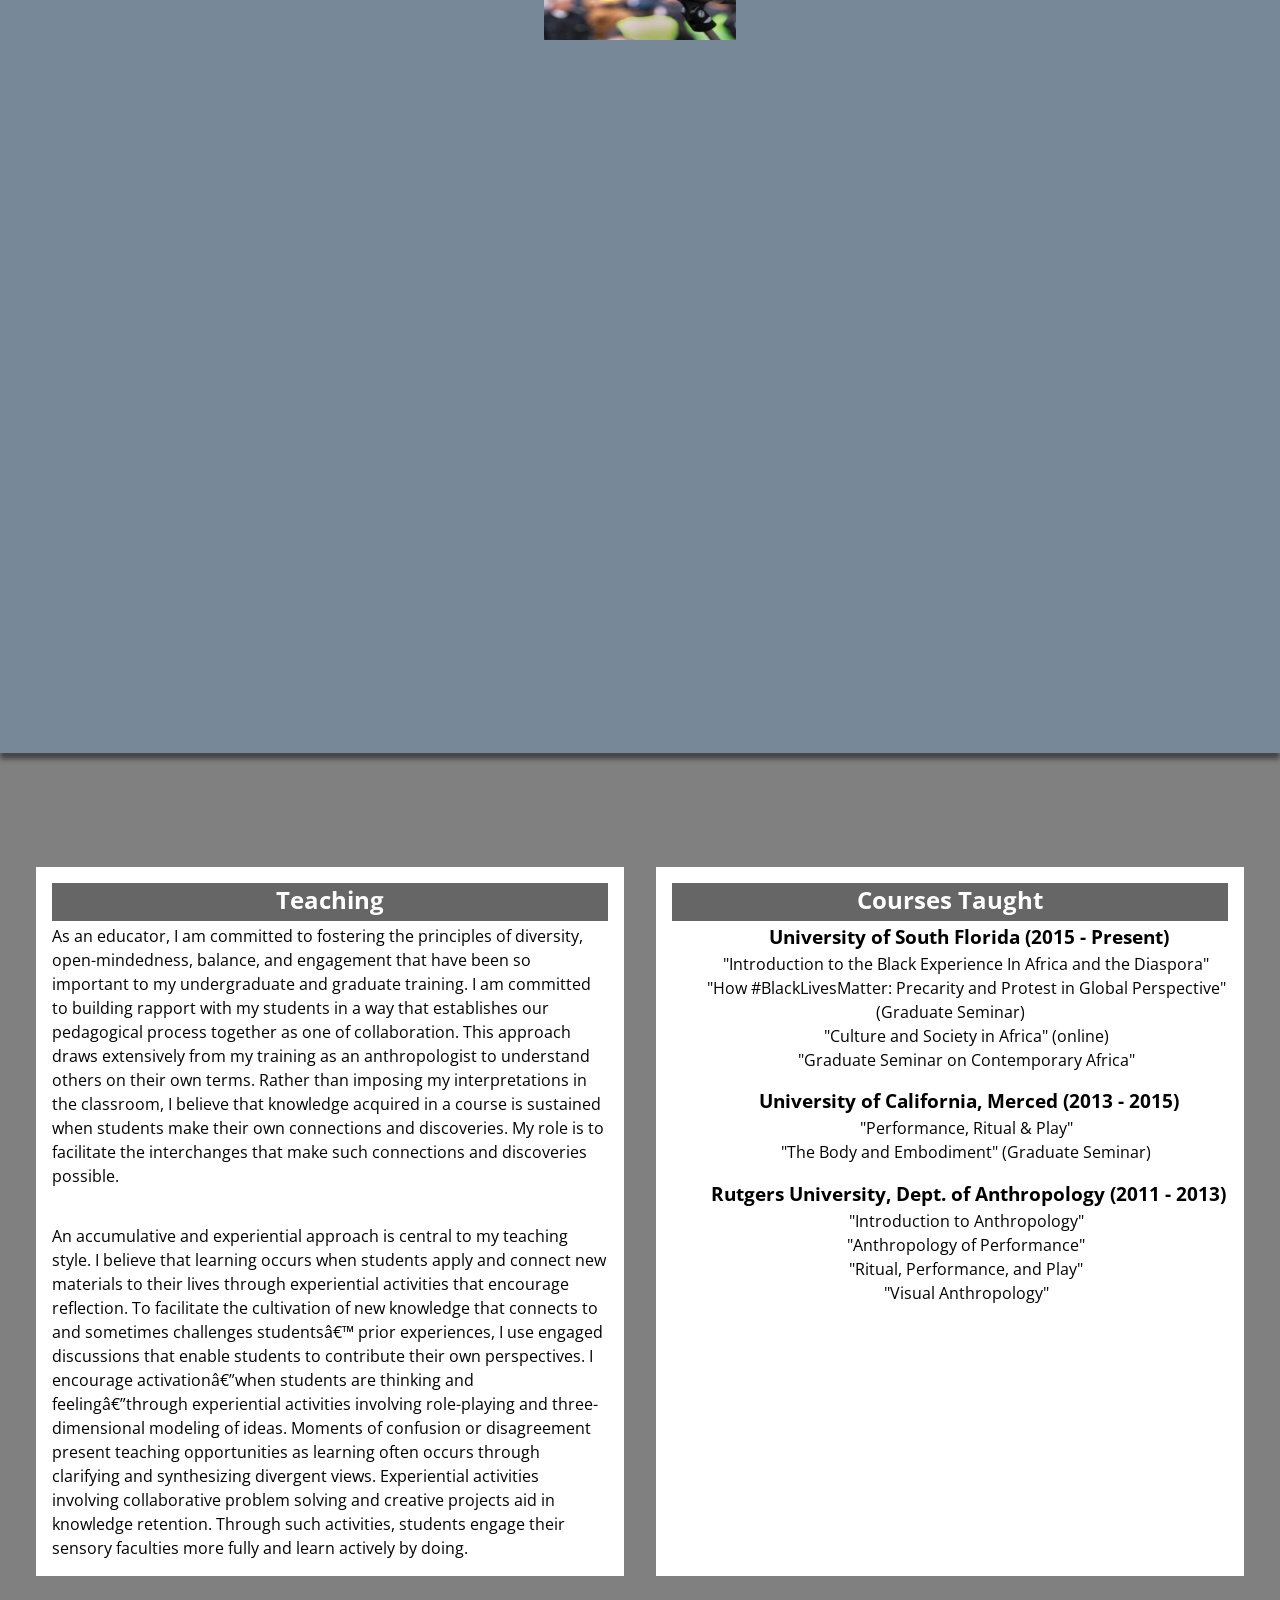
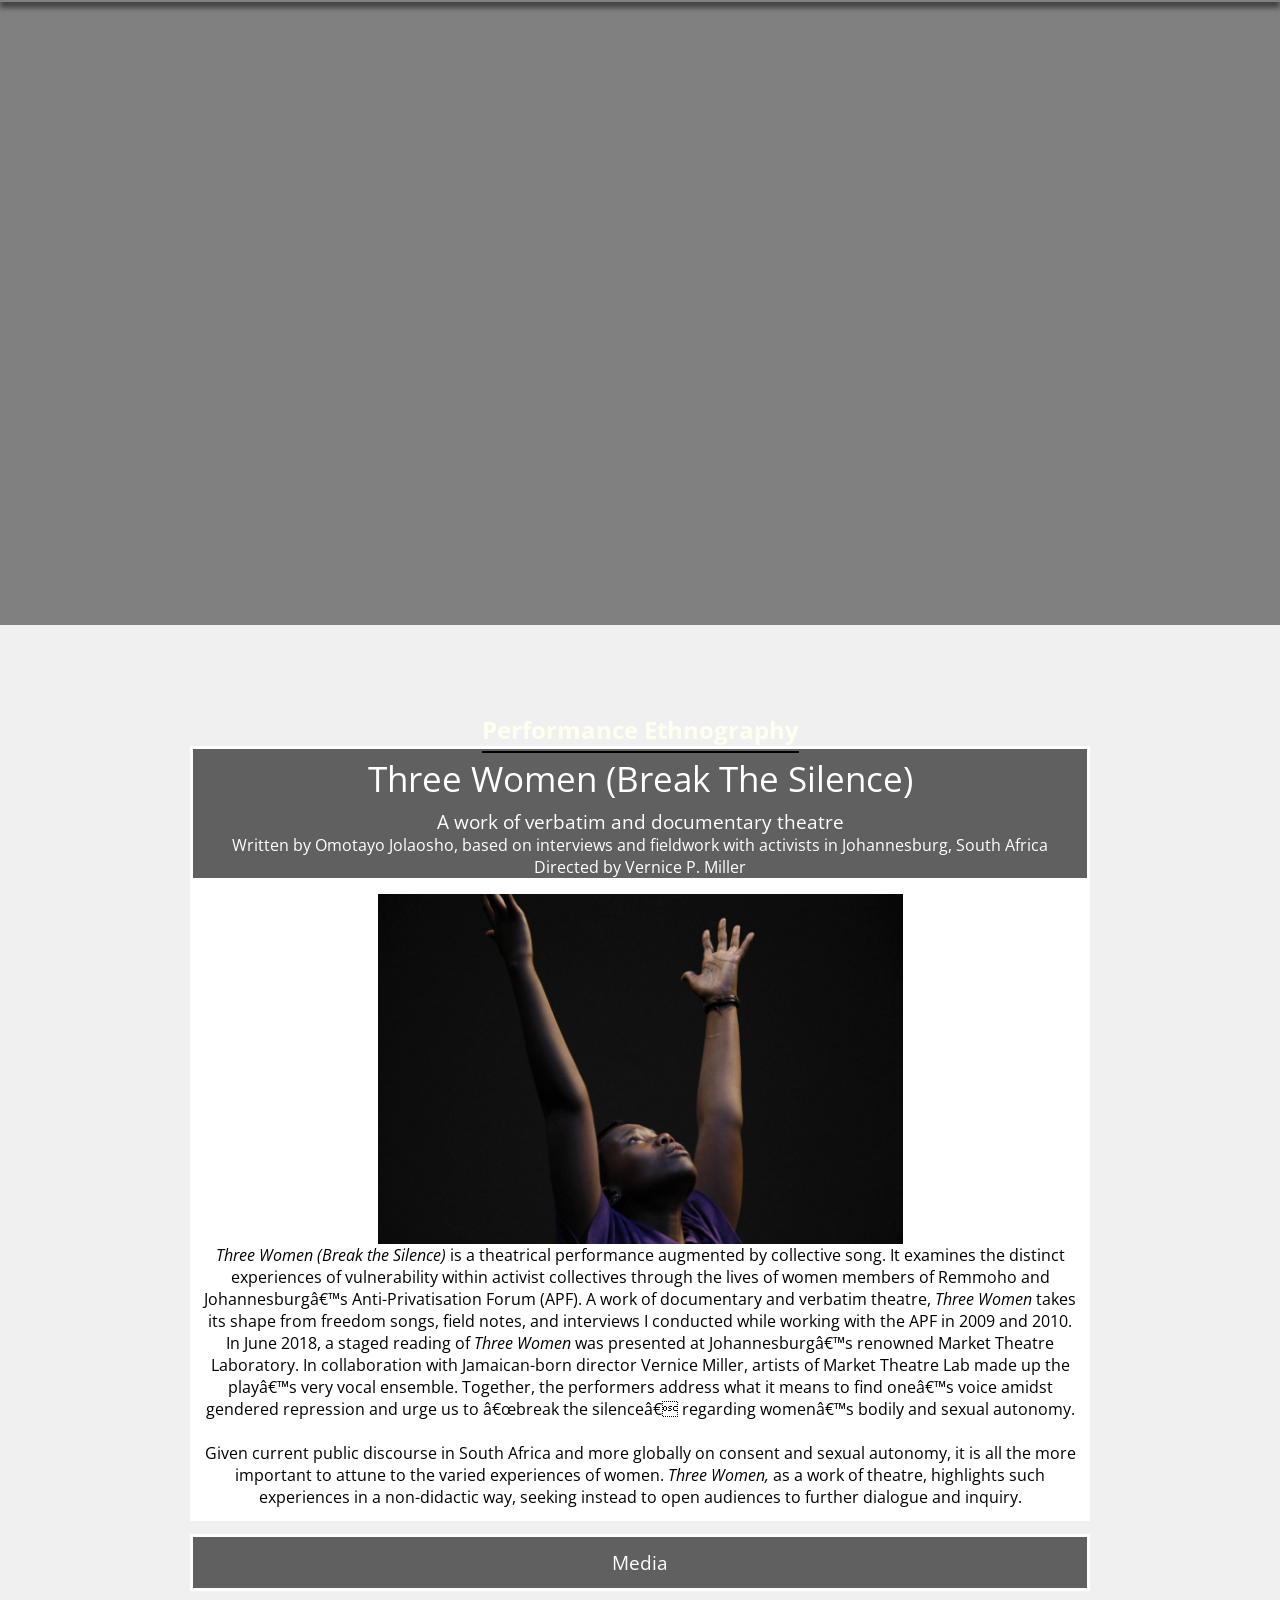
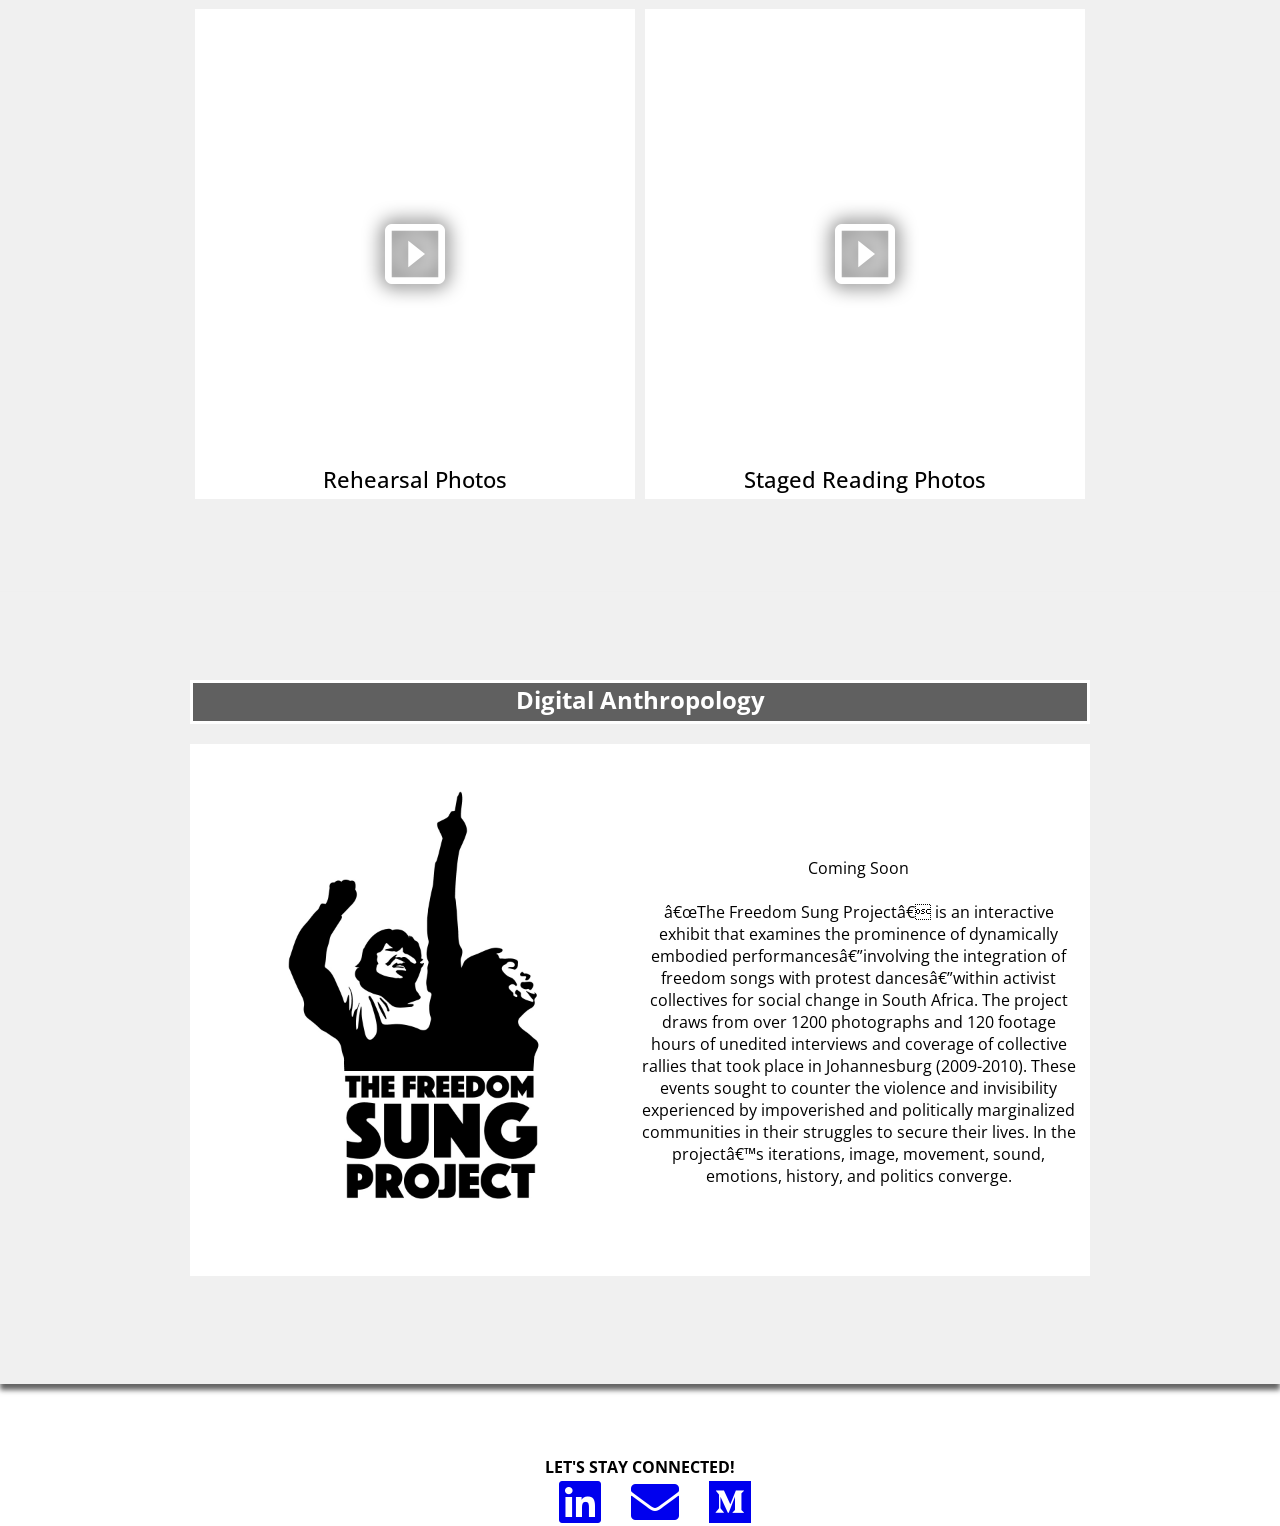
==== commit f5714270: "Add closable in-memoriam popup linking to rememberingtayo.info Co-Authored-By: Claude Sonnet 5.5 <no" ====
--- a/index.html
+++ b/index.html
@@ -630,5 +630,43 @@
         Grid.init();
       });
     </script>
+
+<!-- In memoriam popup -->
+<style>
+  #memorialOverlay{position:fixed;inset:0;z-index:100000;display:none;align-items:center;justify-content:center;padding:16px;background:rgba(0,0,0,.65)}
+  #memorialOverlay.open{display:flex}
+  #memorialBox{position:relative;max-width:480px;width:100%;background:#fff;color:#222;border-radius:6px;padding:36px 28px 28px;text-align:center;box-shadow:0 8px 30px rgba(0,0,0,.4);font-family:'Open Sans',sans-serif}
+  #memorialBox h2{margin:0 0 12px;font-size:1.5em;font-weight:600}
+  #memorialBox p{margin:0 0 20px;line-height:1.6;font-size:1.05em}
+  #memorialBox a.memorialLink{display:inline-block;padding:10px 22px;background:#222;color:#fff;text-decoration:none;border-radius:4px}
+  #memorialBox a.memorialLink:hover,#memorialBox a.memorialLink:focus{background:#555}
+  #memorialClose{position:absolute;top:6px;right:12px;border:0;background:none;font-size:28px;line-height:1;cursor:pointer;color:#555}
+</style>
+<div id="memorialOverlay" role="dialog" aria-modal="true" aria-labelledby="memorialTitle">
+  <div id="memorialBox">
+    <button id="memorialClose" type="button" aria-label="Close">&times;</button>
+    <h2 id="memorialTitle">In Loving Memory</h2>
+    <p><strong>Dr. Omotayo &ldquo;Tayo&rdquo; Jolaosho</strong><br>August 23, 1985 &ndash; October 22, 2021</p>
+    <p>With deep sadness, we share that Dr. Jolaosho passed away on October 22, 2021. For details and to share memories, please visit:</p>
+    <a class="memorialLink" href="https://rememberingtayo.info/" target="_blank" rel="noopener">rememberingtayo.info</a>
+  </div>
+</div>
+<script>
+(function () {
+  var overlay = document.getElementById('memorialOverlay');
+  var closeBtn = document.getElementById('memorialClose');
+  function close() {
+    overlay.classList.remove('open');
+    try { sessionStorage.setItem('memorialSeen', '1'); } catch (e) {}
+  }
+  closeBtn.addEventListener('click', close);
+  overlay.addEventListener('click', function (e) { if (e.target === overlay) close(); });
+  document.addEventListener('keydown', function (e) { if (e.key === 'Escape') close(); });
+  var seen = false;
+  try { seen = sessionStorage.getItem('memorialSeen') === '1'; } catch (e) {}
+  if (!seen) { overlay.classList.add('open'); closeBtn.focus(); }
+})();
+</script>
+
 </body>
 </html>
--- a/style.css
+++ b/style.css
@@ -774,10 +774,11 @@
 .close {
   color: white;
   position: absolute;
-  top: 25px;
+  top: 50px;
   right: 25px;
   font-size: 35px;
   font-weight: bold;
+  z-index: 400;
 }
 
 .close:hover,
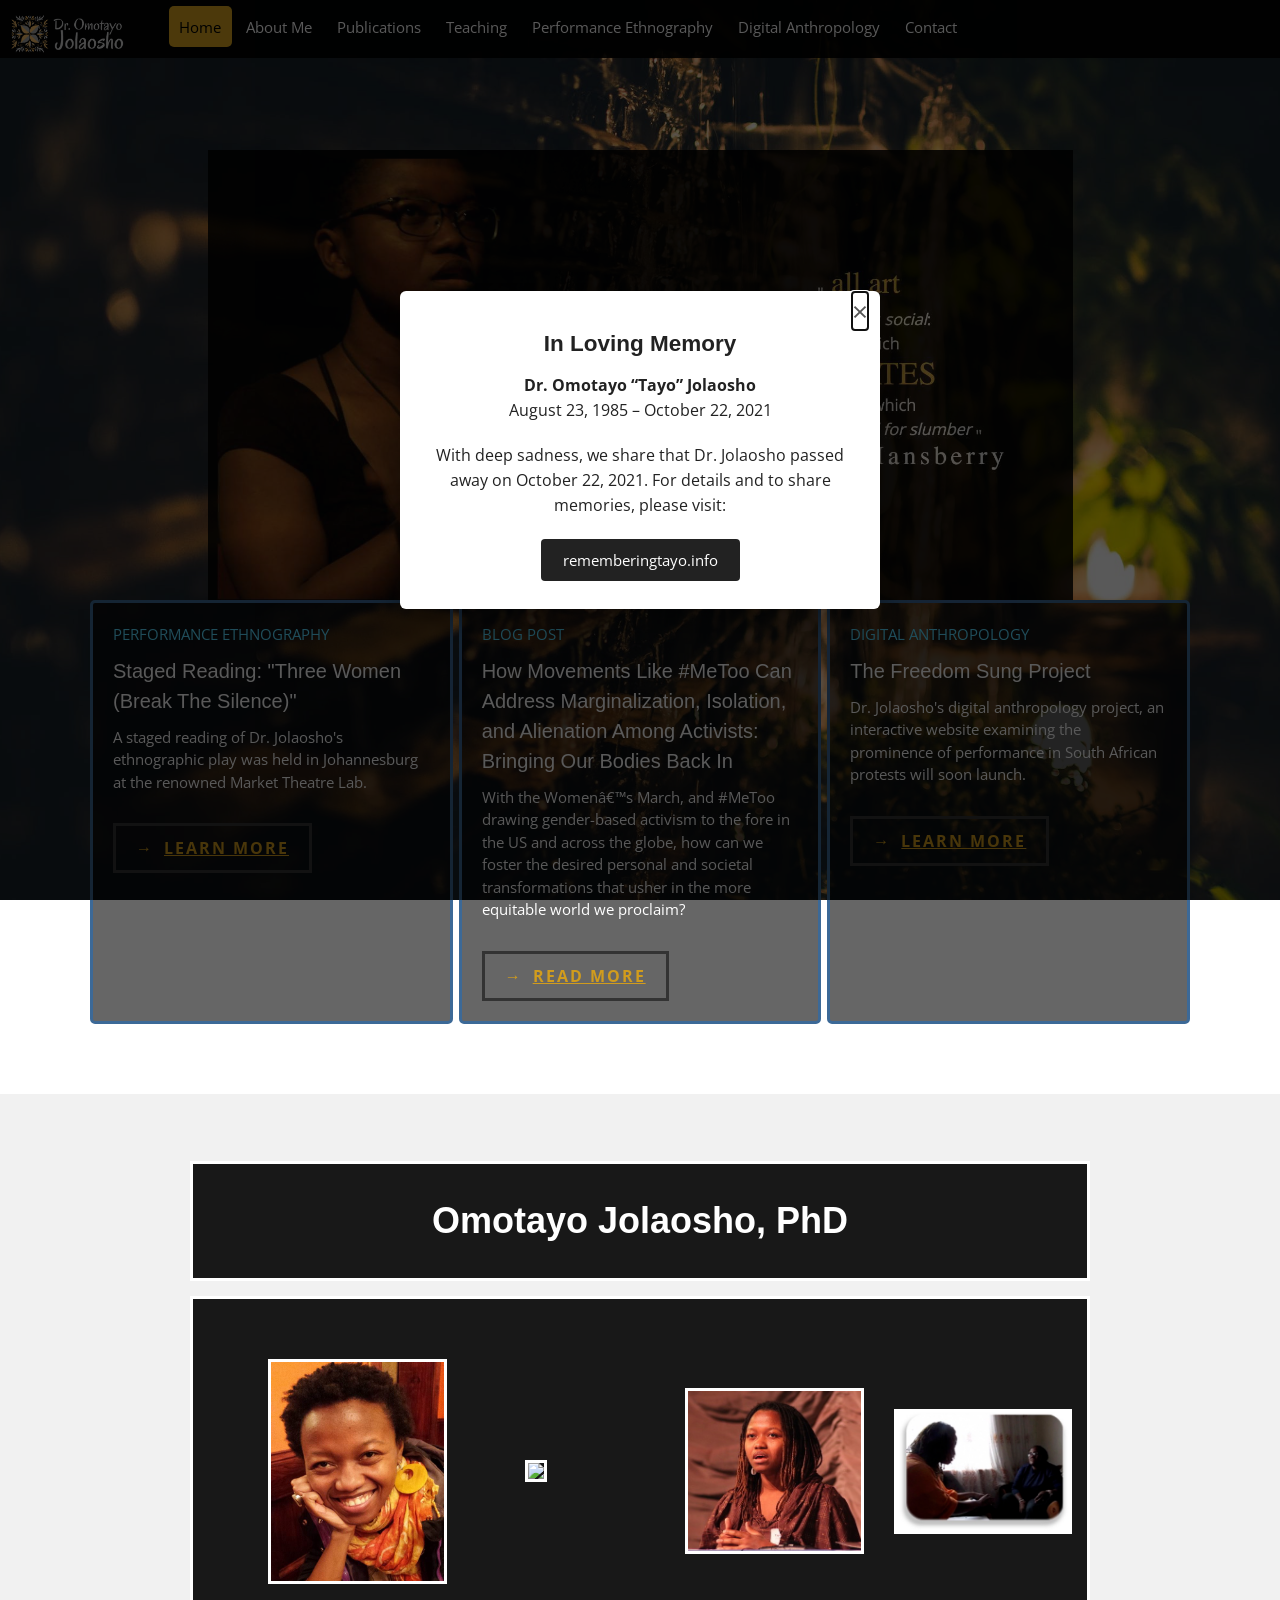
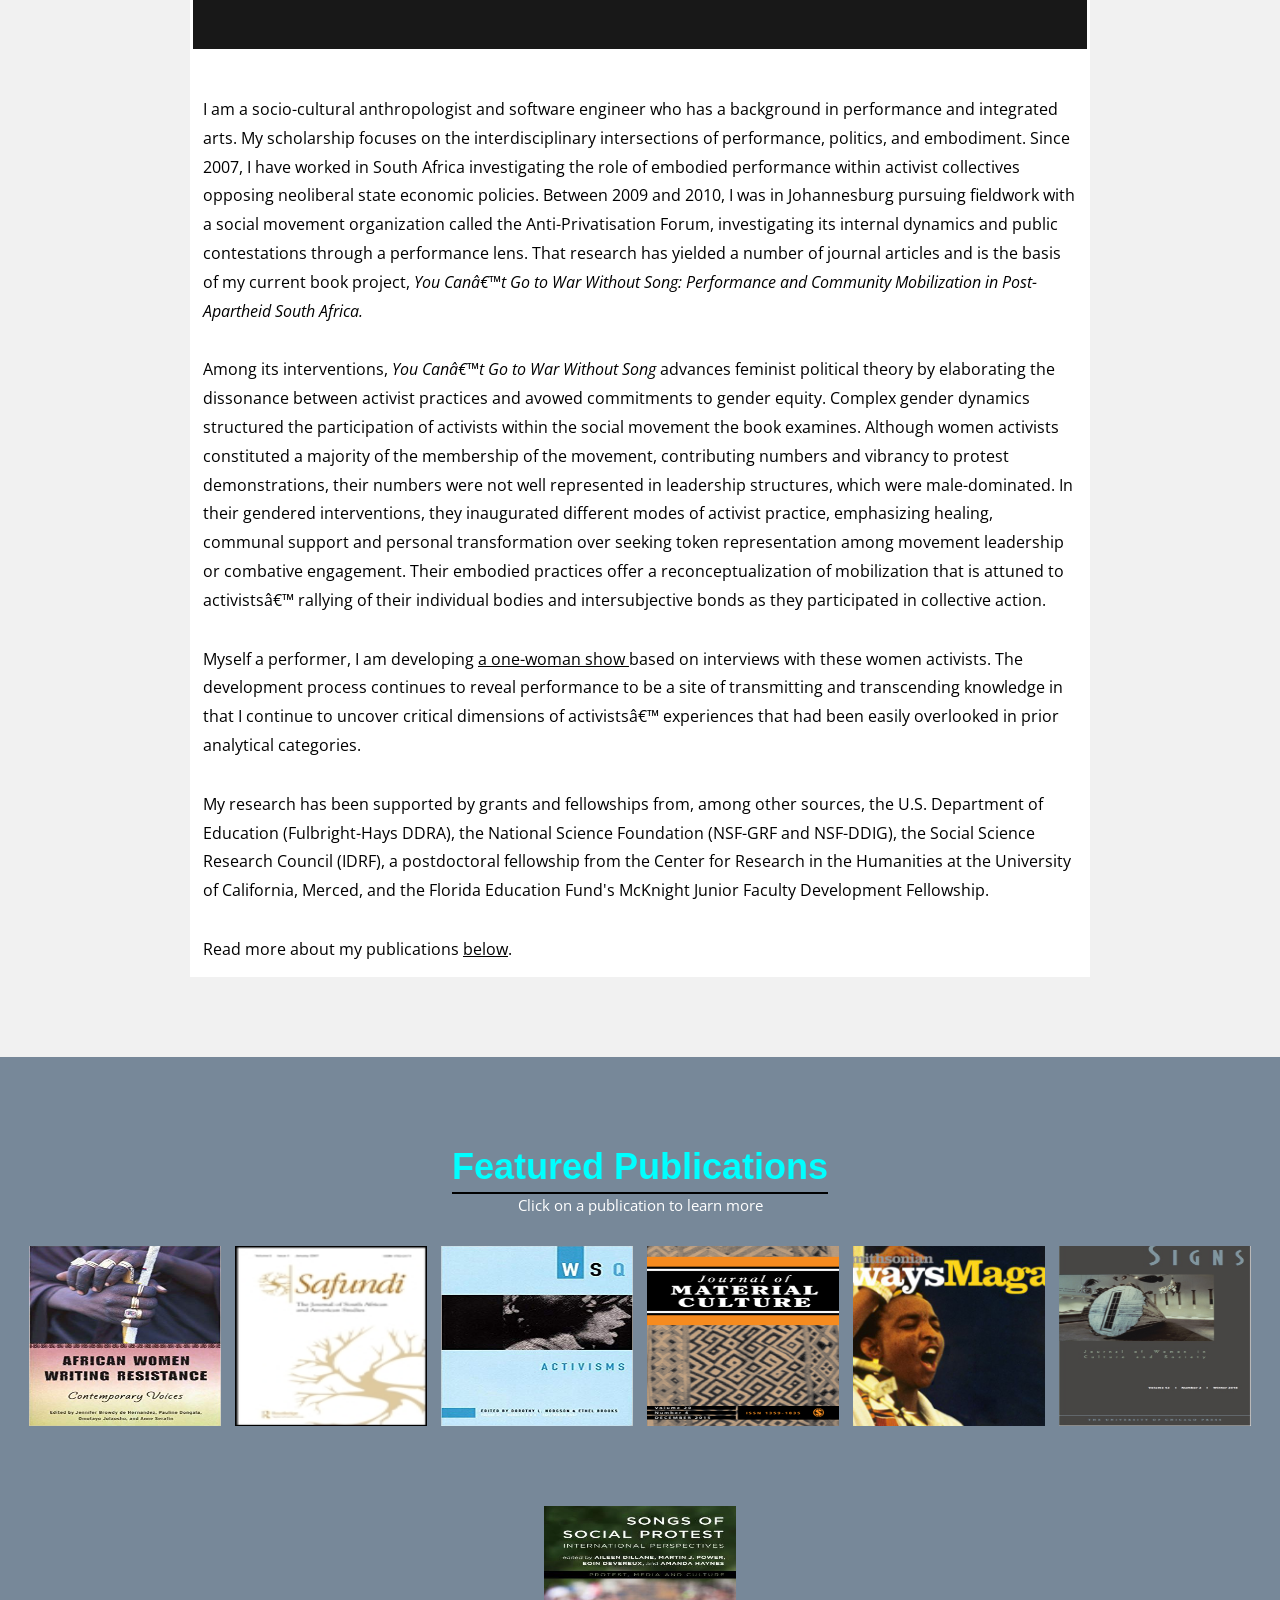
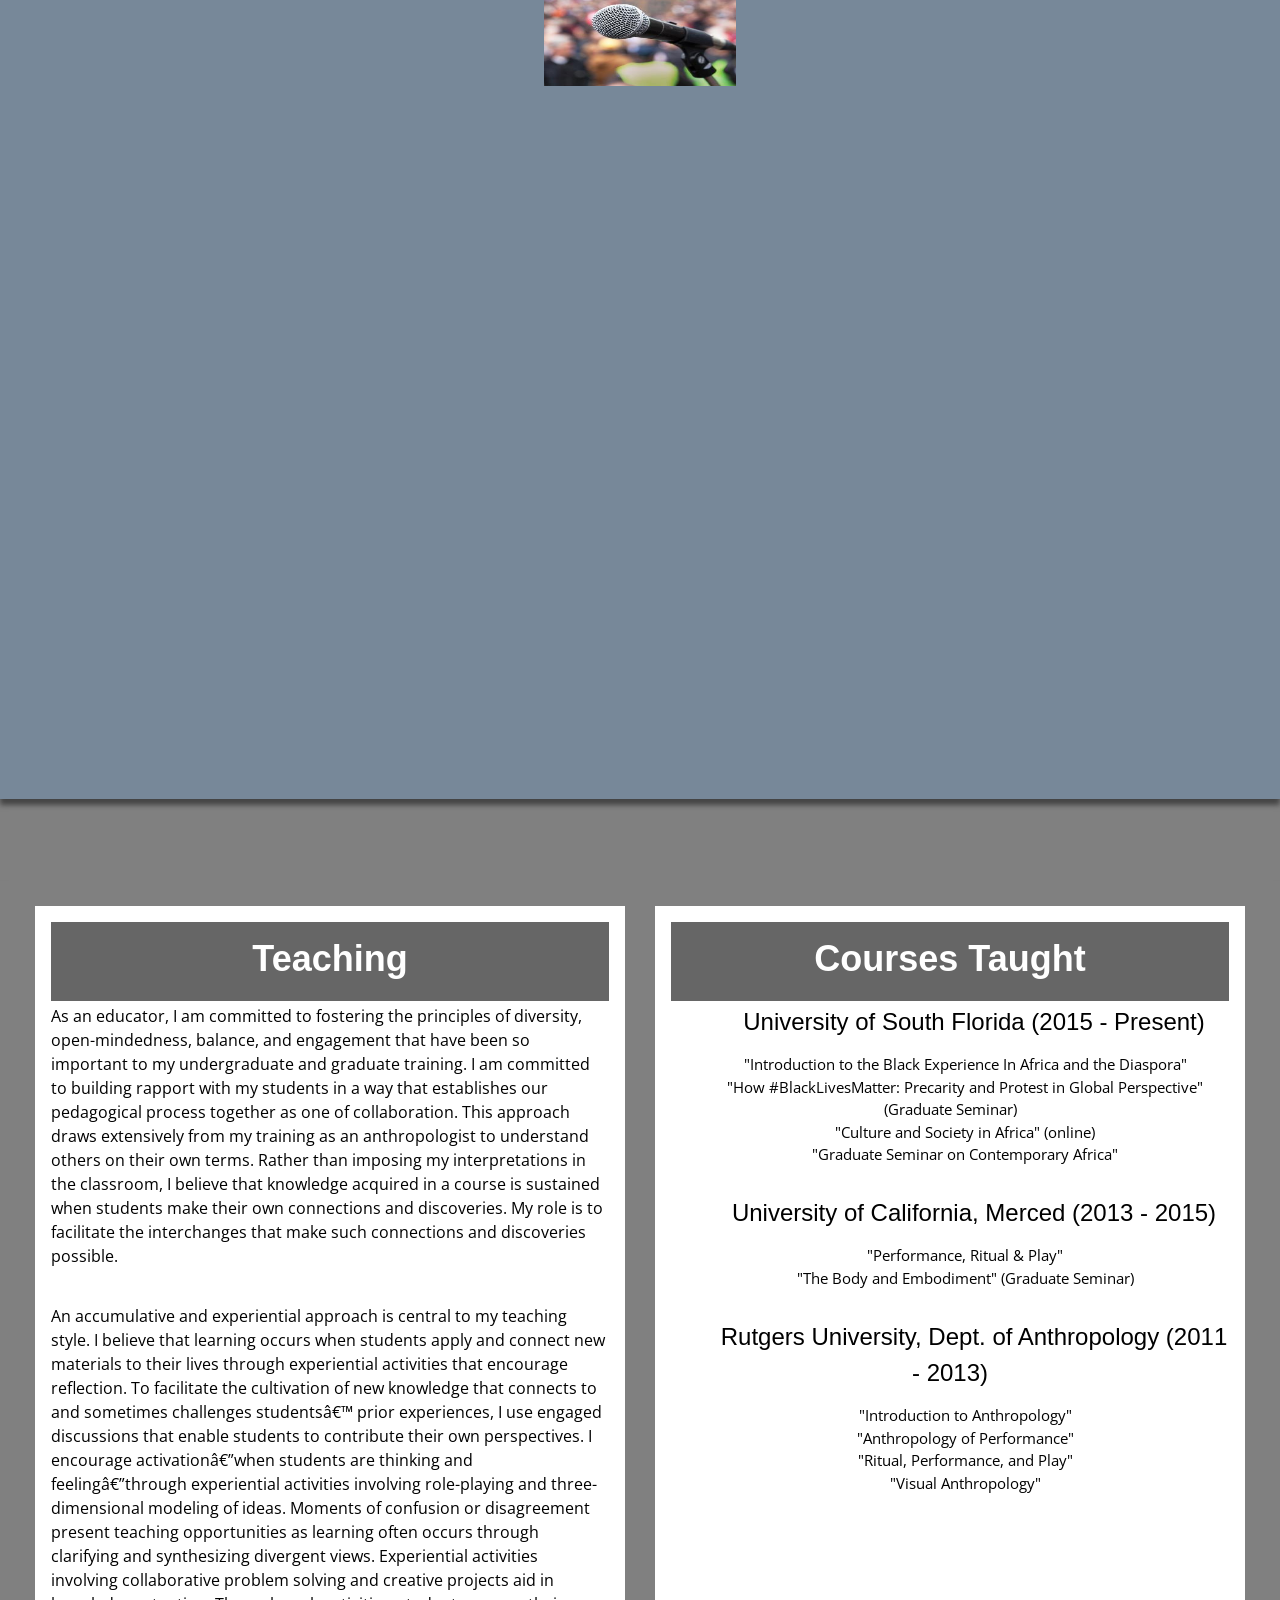
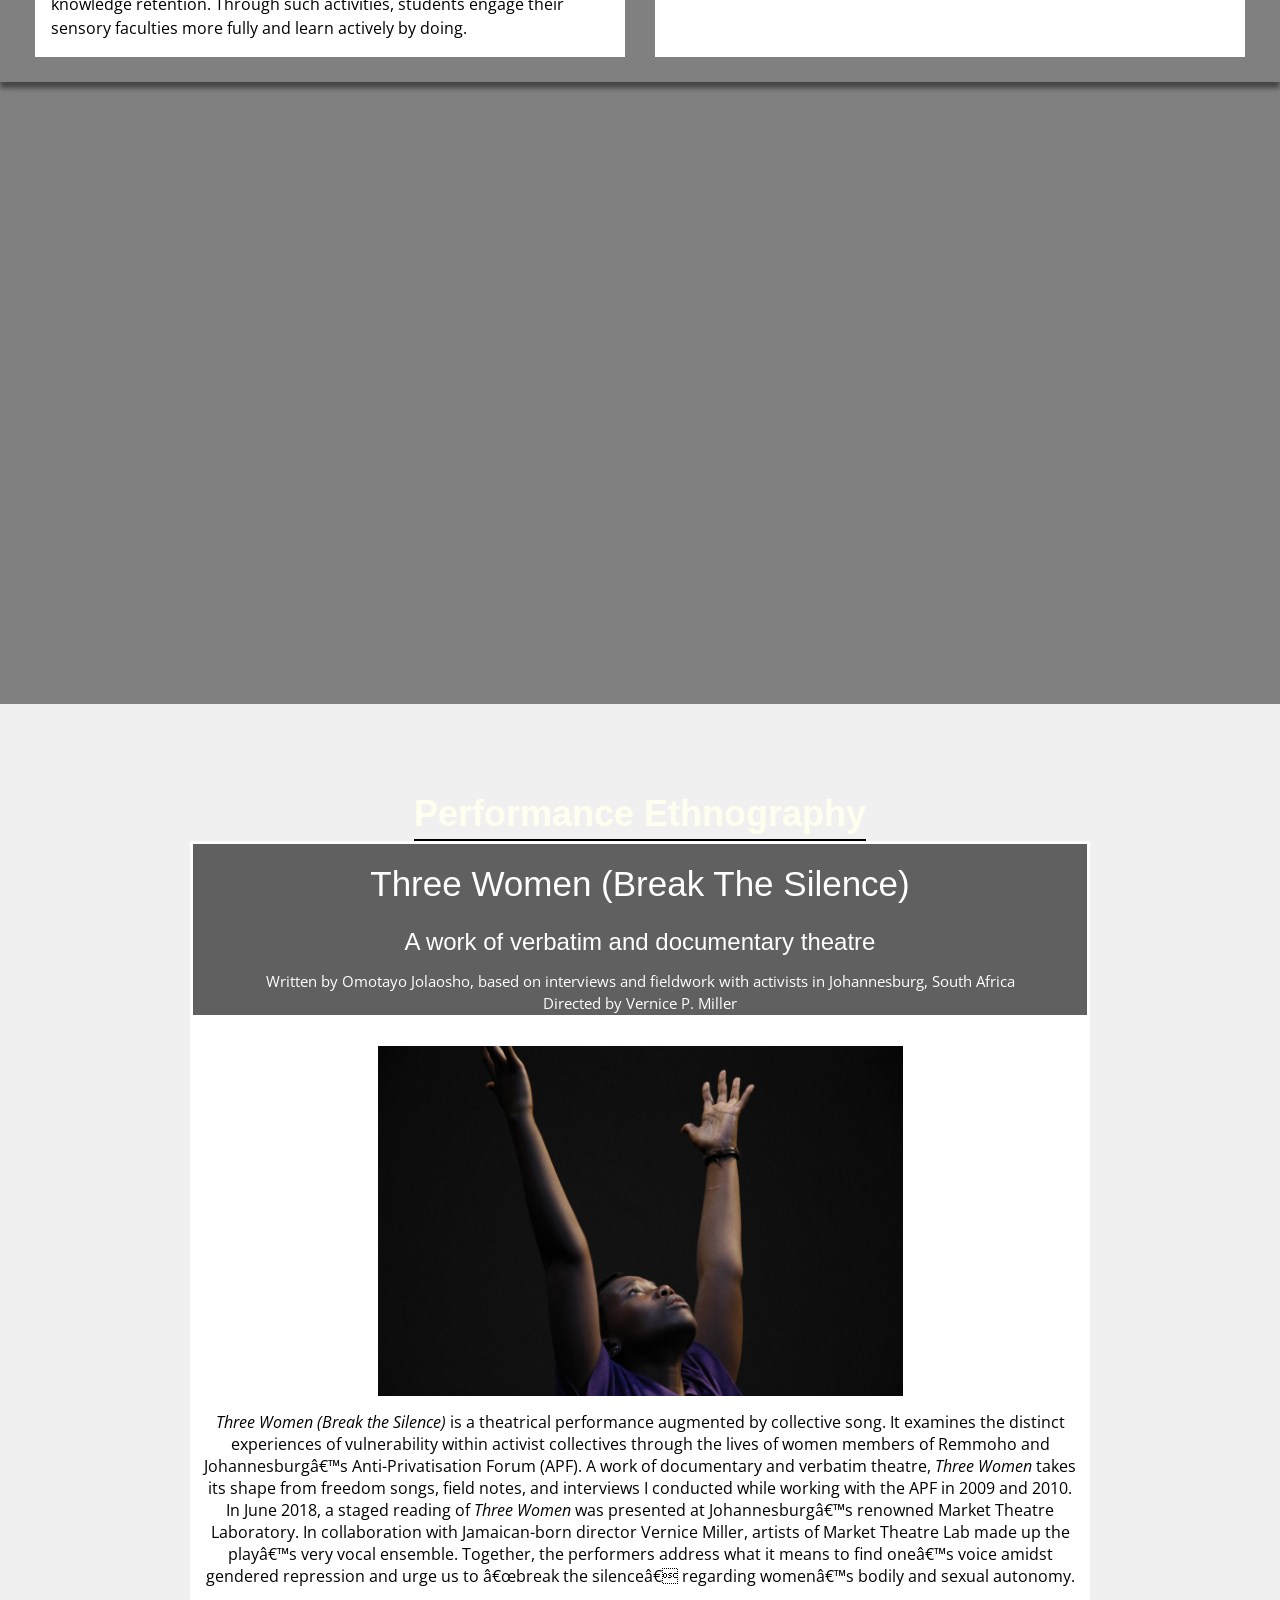
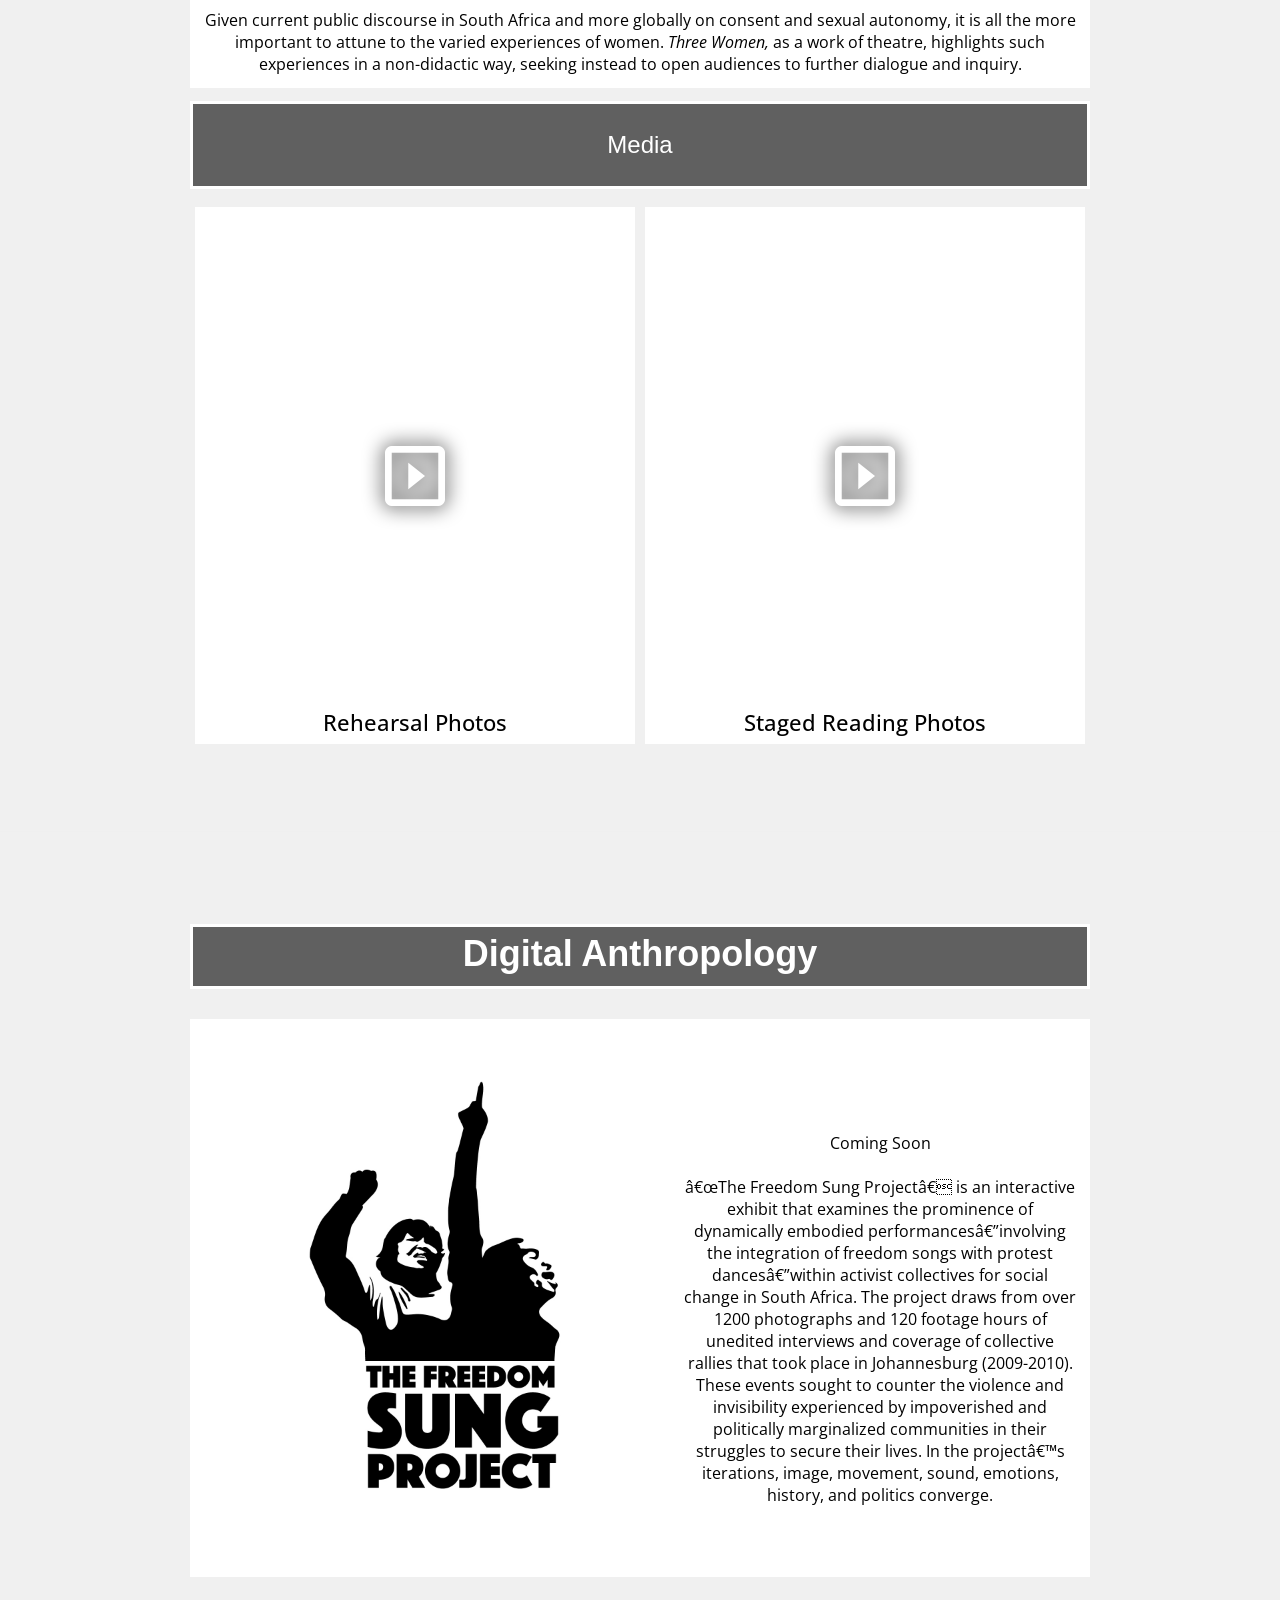
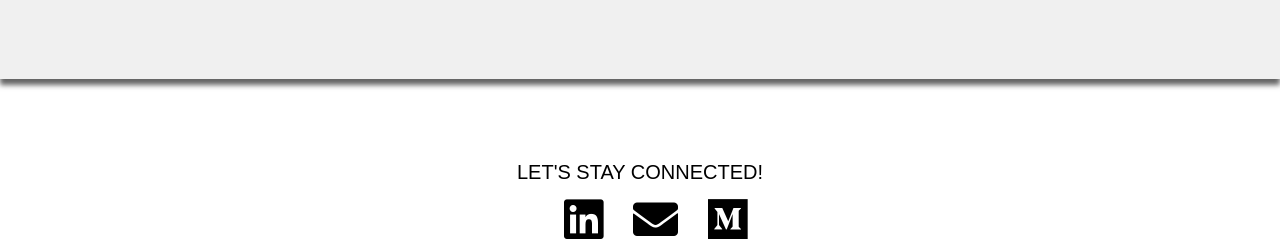
==== commit 85d79513: "Harden site: single self-hosted jQuery 3.7.1, self-host W3.CSS, add rel=noopener - Replace duplicate" ====
--- a/index.html
+++ b/index.html
@@ -2,13 +2,12 @@
 <html>
 <head>
   <title>Tayo Jolaosho | Cultural Anthropologist + Performance Ethnographer</title>
-  <link rel="stylesheet" href="https://www.w3schools.com/w3css/3/w3.css">
+  <link rel="stylesheet" href="css/w3.css">
   <link rel="stylesheet" href="style.css">
   <link rel="stylesheet" href="https://use.fontawesome.com/releases/v5.5.0/css/all.css" integrity="sha384-B4dIYHKNBt8Bc12p+WXckhzcICo0wtJAoU8YZTY5qE0Id1GSseTk6S+L3BlXeVIU" crossorigin="anonymous">
-  <link rel=”stylesheet” href="https://maxcdn.bootstrapcdn.com/font-awesome/4.4.0/css/font-awesome.min.css" />
   <link href="https://fonts.googleapis.com/css?family=Open+Sans" rel="stylesheet">
   <link href="https://fonts.googleapis.com/icon?family=Material+Icons" rel="stylesheet">
-  <script src="https://ajax.googleapis.com/ajax/libs/jquery/3.2.1/jquery.min.js"></script>
+  <script src="js/jquery-3.7.1.min.js"></script>
   <script type="text/javascript" src="js/scroll.js"></script>
   <script src="js/modernizr.custom.js"></script></head>
 <body>
@@ -42,7 +41,7 @@
         <div class="news-tag">Blog Post</div>
           <h4 class="news-title">How Movements Like #MeToo Can Address Marginalization, Isolation, and Alienation Among Activists: Bringing Our Bodies Back In</h4>
           <p class="news-desc">With the Women’s March, and #MeToo drawing gender-based activism to the fore in the US and across the globe, how can we foster the desired personal and societal transformations that usher in the more equitable world we proclaim?</p>
-          <a href="https://medium.com/@ojolao/how-movements-like-metoo-can-address-marginalization-isolation-and-alienation-among-activists-20af04c0028" target="_blank">Read More</a>
+          <a href="https://medium.com/@ojolao/how-movements-like-metoo-can-address-marginalization-isolation-and-alienation-among-activists-20af04c0028" target="_blank" rel="noopener noreferrer">Read More</a>
         </div>
 
         <div class="newsitem overview"> 
@@ -114,43 +113,43 @@
       </div>
     <ul id="og-grid" class="og-grid">
       <li>
-        <a href="https://uwpress.wisc.edu/books/4738.htm" target="_blank" data-largesrc="img/AWWR.jpg" data-title="African Women Writing Resistance" data-pub="University of Wisconsin Press (2010)" data-description="A transnational anthology I co-edited that was published in 2010 by the University of Wisconsin Press. The book showcases African women's creative strategies in confronting challenges on the continent and in its diaspora.">
+        <a href="https://uwpress.wisc.edu/books/4738.htm" target="_blank" rel="noopener noreferrer" data-largesrc="img/AWWR.jpg" data-title="African Women Writing Resistance" data-pub="University of Wisconsin Press (2010)" data-description="A transnational anthology I co-edited that was published in 2010 by the University of Wisconsin Press. The book showcases African women's creative strategies in confronting challenges on the continent and in its diaspora.">
             <img class="pub-image" src="img/AWWR.jpg" alt="African Women Writing Resistance book cover"/>
         </a>
       </li>
 
       <li>
-        <a href="https://www.jstor.org/stable/27649689" target="_blank" data-largesrc="img/Safundi.jpg" data-title="Cross-circulations and Transnational Solidarity: Historicizing the US Anti-apartheid Movement through Song" data-pub="Safundi: The Journal of South African and American Studies 13(3-4): 317-337 (2012)" data-description="Examining transnational circulations between the U.S. and South Africa, this journal article shows how music constituted shared interpretive space linking African-American and black South African women activist communities in combating systems of racial injustice in both countries.">
+        <a href="https://www.jstor.org/stable/27649689" target="_blank" rel="noopener noreferrer" data-largesrc="img/Safundi.jpg" data-title="Cross-circulations and Transnational Solidarity: Historicizing the US Anti-apartheid Movement through Song" data-pub="Safundi: The Journal of South African and American Studies 13(3-4): 317-337 (2012)" data-description="Examining transnational circulations between the U.S. and South Africa, this journal article shows how music constituted shared interpretive space linking African-American and black South African women activist communities in combating systems of racial injustice in both countries.">
             <img class="pub-image" src="img/Safundi.jpg" alt="Safundi journal cover"/>
         </a>
       </li>
 
       <li>
-        <a href="https://www.jstor.org/stable/27649689" target="_blank" data-largesrc="img/WSQ.jpg" data-title="My Grandmother (Poem)" data-pub="Women’s Studies Quarterly 35(3-4): 26-29 (2007)" data-description="A poem I published under my nom de plume, Zindzi Bedu">
+        <a href="https://www.jstor.org/stable/27649689" target="_blank" rel="noopener noreferrer" data-largesrc="img/WSQ.jpg" data-title="My Grandmother (Poem)" data-pub="Women’s Studies Quarterly 35(3-4): 26-29 (2007)" data-description="A poem I published under my nom de plume, Zindzi Bedu">
             <img class="pub-image" src="img/WSQ.jpg" alt="Women’s Studies Quarterly issue cover"/>
         </a>
       </li>
 
       <li>
-        <a href="https://doi.org/10.1177/1359183515601454" target="_blank" data-largesrc="img/JMC.png" data-title="Political Aesthetics and Embodiment: Sung Protest in Post-Apartheid South Africa" data-pub="Journal of Material Culture 20(4): 443-458 (2015)" data-description="Using ethnographic studies of collective demonstrations in the Johannesburg metropolitan area between 2009 and 2010, this article, which appears in the Journal of Material Culture, investigates the continued salience of freedom songs for contemporary protesters. I argue that the political significance of these performances involves not only their eruption as a critique of a broader society, but also their varied contributions toward a shared sensory disposition and sensibility among the marginalized.">
+        <a href="https://doi.org/10.1177/1359183515601454" target="_blank" rel="noopener noreferrer" data-largesrc="img/JMC.png" data-title="Political Aesthetics and Embodiment: Sung Protest in Post-Apartheid South Africa" data-pub="Journal of Material Culture 20(4): 443-458 (2015)" data-description="Using ethnographic studies of collective demonstrations in the Johannesburg metropolitan area between 2009 and 2010, this article, which appears in the Journal of Material Culture, investigates the continued salience of freedom songs for contemporary protesters. I argue that the political significance of these performances involves not only their eruption as a critique of a broader society, but also their varied contributions toward a shared sensory disposition and sensibility among the marginalized.">
             <img class="pub-image" src="img/JMC.png" alt="Journal of Material Culture issue cover"/>
         </a>
       </li>
 
       <li>
-        <a href="https://folkways.si.edu/magazine-spring-2014-anti-apartheid-freedom-songs-then-and-now/south-africa/music/article/smithsonian" target="_blank" data-largesrc="img/SmithsonianFolkways.jpg" data-title="Anti-Apartheid Freedom Songs Then and Now" data-pub="Smithsonian Folkways Magazine (Spring 2014)" data-description="multimedia cover story for Smithsonian Folkways Magazine (Spring 2014)">
+        <a href="https://folkways.si.edu/magazine-spring-2014-anti-apartheid-freedom-songs-then-and-now/south-africa/music/article/smithsonian" target="_blank" rel="noopener noreferrer" data-largesrc="img/SmithsonianFolkways.jpg" data-title="Anti-Apartheid Freedom Songs Then and Now" data-pub="Smithsonian Folkways Magazine (Spring 2014)" data-description="multimedia cover story for Smithsonian Folkways Magazine (Spring 2014)">
             <img class="pub-image" src="img/SmithsonianFolkways.jpg" alt="Smithsonian Folkways Magazine issue cover"/>
         </a>
       </li>
 
       <li>
-        <a href="https://doi.org/10.1086/693555" target="_blank" data-largesrc="img/Signs.jpeg" data-title="Awkward Activisms: Gender and Embodied Mobilization in a Post-Apartheid South African Social Movement" data-pub="Signs: Journal of Women in Culture and Society 43(2): 425-448 (2018)" data-description="This article traces the contested emergence of feminist critiques within Johannesburg's Anti-Privatisation Forum. The women with whom I worked experienced repression not only due to the neoliberal political-economic systems that spurred their activism but also as black women in a male-dominated social movement organization. In their racial and gendered interventions, they inaugurated different modes of activist practice, emphasizing personal transformation, healing, and communal support over tokenistic inclusion and combative engagement with external opponents.">
+        <a href="https://doi.org/10.1086/693555" target="_blank" rel="noopener noreferrer" data-largesrc="img/Signs.jpeg" data-title="Awkward Activisms: Gender and Embodied Mobilization in a Post-Apartheid South African Social Movement" data-pub="Signs: Journal of Women in Culture and Society 43(2): 425-448 (2018)" data-description="This article traces the contested emergence of feminist critiques within Johannesburg's Anti-Privatisation Forum. The women with whom I worked experienced repression not only due to the neoliberal political-economic systems that spurred their activism but also as black women in a male-dominated social movement organization. In their racial and gendered interventions, they inaugurated different modes of activist practice, emphasizing personal transformation, healing, and communal support over tokenistic inclusion and combative engagement with external opponents.">
             <img class="pub-image" src="img/Signs.jpeg" alt="Signs Journal issue cover"/>
         </a>
       </li>
 
       <li>
-        <a href="https://rowman.com/isbn/9781786601254/songs-of-social-protest-international-perspectives" target="_blank" data-largesrc="img/SongsOfSocialProtest.jpg" data-title="‘Freedom is a Constant Struggle’: Performance and Regeneration Amidst Social Movement Decline" data-pub="Songs of Social Protest: International Perspectives" data-description="Following Ron Eyerman and Andrew Jamison’s (1998) contention that music keeps political forces active even after associated social movements have faded away, my book chapter in this edited collection examines the role of performance during periods of decline in collective activism, particularly the potential of performance to inspire new waves of mobilization.">
+        <a href="https://rowman.com/isbn/9781786601254/songs-of-social-protest-international-perspectives" target="_blank" rel="noopener noreferrer" data-largesrc="img/SongsOfSocialProtest.jpg" data-title="‘Freedom is a Constant Struggle’: Performance and Regeneration Amidst Social Movement Decline" data-pub="Songs of Social Protest: International Perspectives" data-description="Following Ron Eyerman and Andrew Jamison’s (1998) contention that music keeps political forces active even after associated social movements have faded away, my book chapter in this edited collection examines the role of performance during periods of decline in collective activism, particularly the potential of performance to inspire new waves of mobilization.">
             <img class="pub-image" src="img/SongsOfSocialProtest.jpg" alt="Songs of Social Protest book cover"/>
         </a>
       </li>
@@ -525,7 +524,7 @@
           “The Freedom Sung Project” is an interactive exhibit that examines the prominence of dynamically embodied performances—involving the integration of freedom songs with protest dances—within activist collectives for social change in South Africa.  The project draws from  over 1200 photographs and 120 footage hours of unedited interviews and coverage of collective rallies that took place in Johannesburg (2009-2010). These events sought to counter the violence and invisibility experienced by impoverished and politically marginalized communities in their struggles to secure their lives. In the project’s iterations, image, movement, sound, emotions, history, and politics converge. 
           
           
-          <!-- <a href="" target="_blank">Learn More</a> -->
+          <!-- <a href="" target="_blank" rel="noopener noreferrer">Learn More</a> -->
         </p>
        </div>
      </article>
@@ -623,7 +622,6 @@
 }
 </script>
 
-<script src="https://ajax.googleapis.com/ajax/libs/jquery/1.9.1/jquery.min.js"></script>
 <script src="js/grid.js"></script>
     <script>
       $(function() {
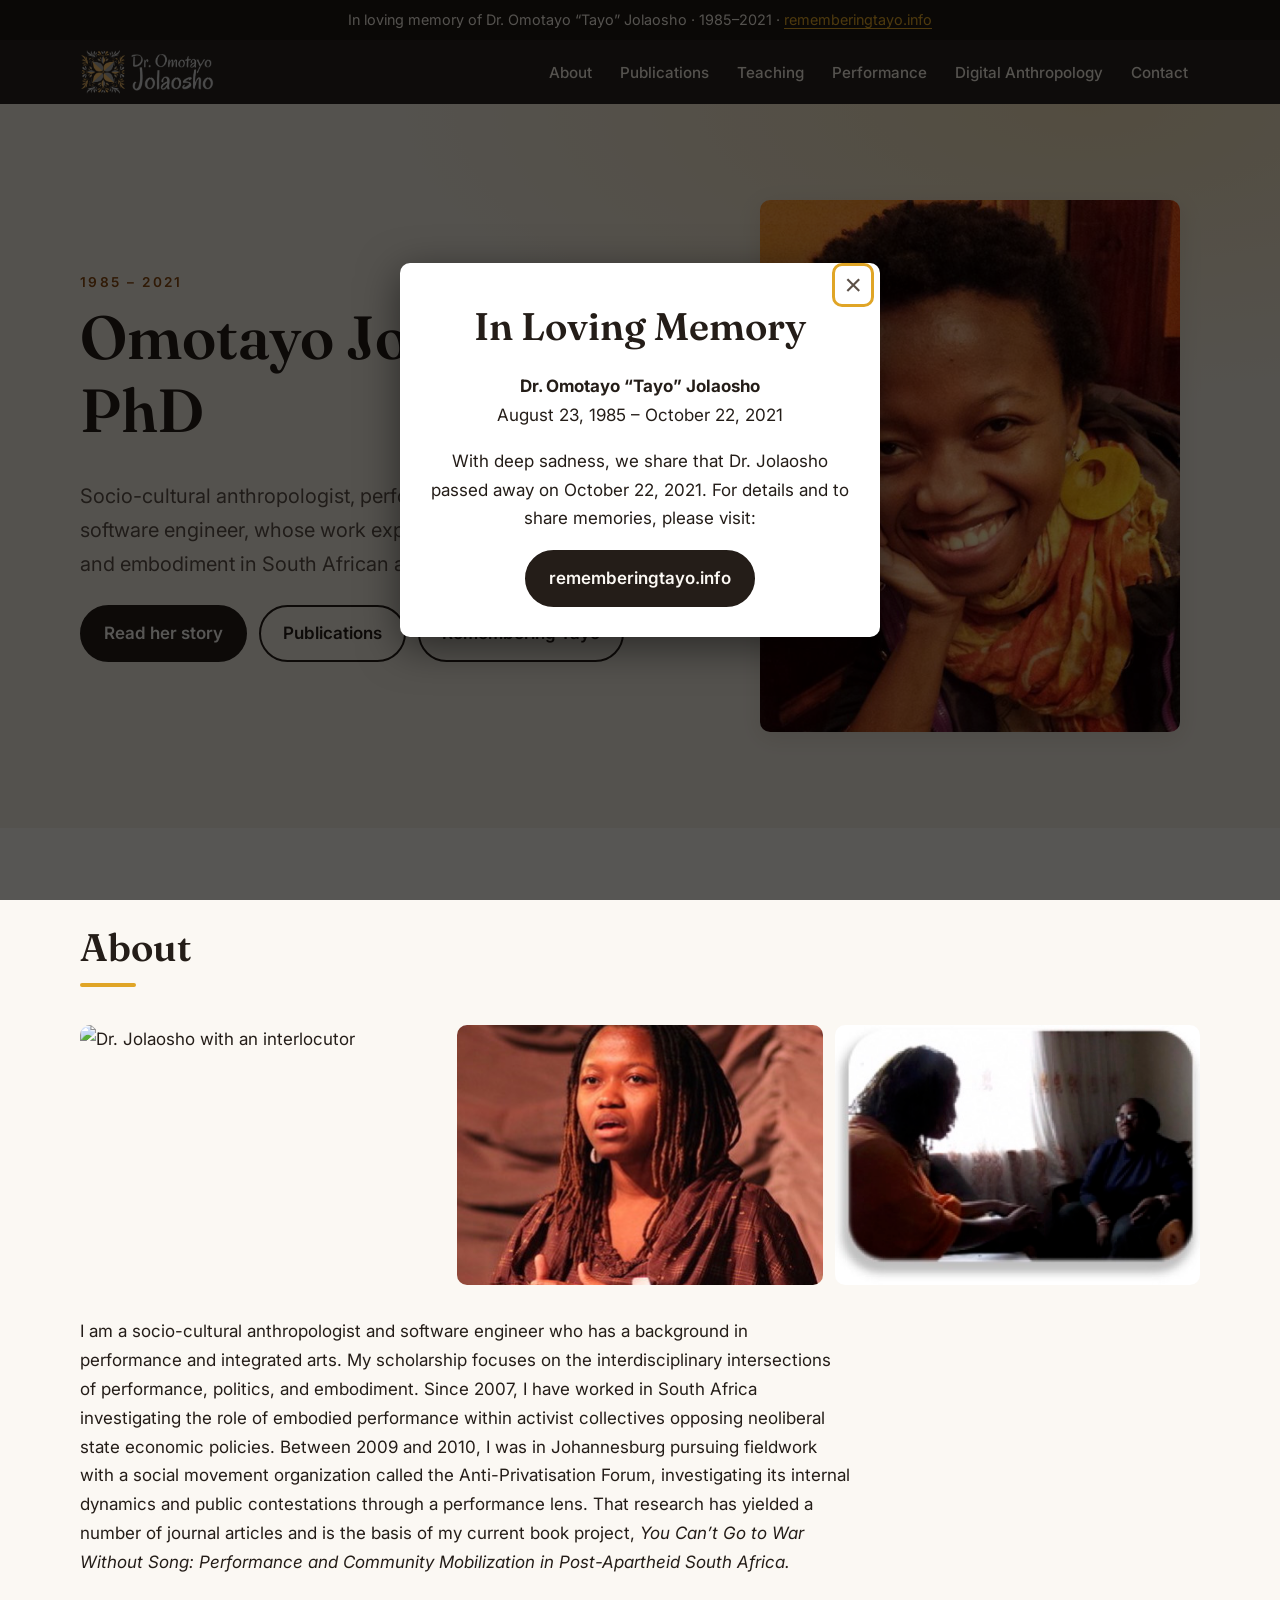
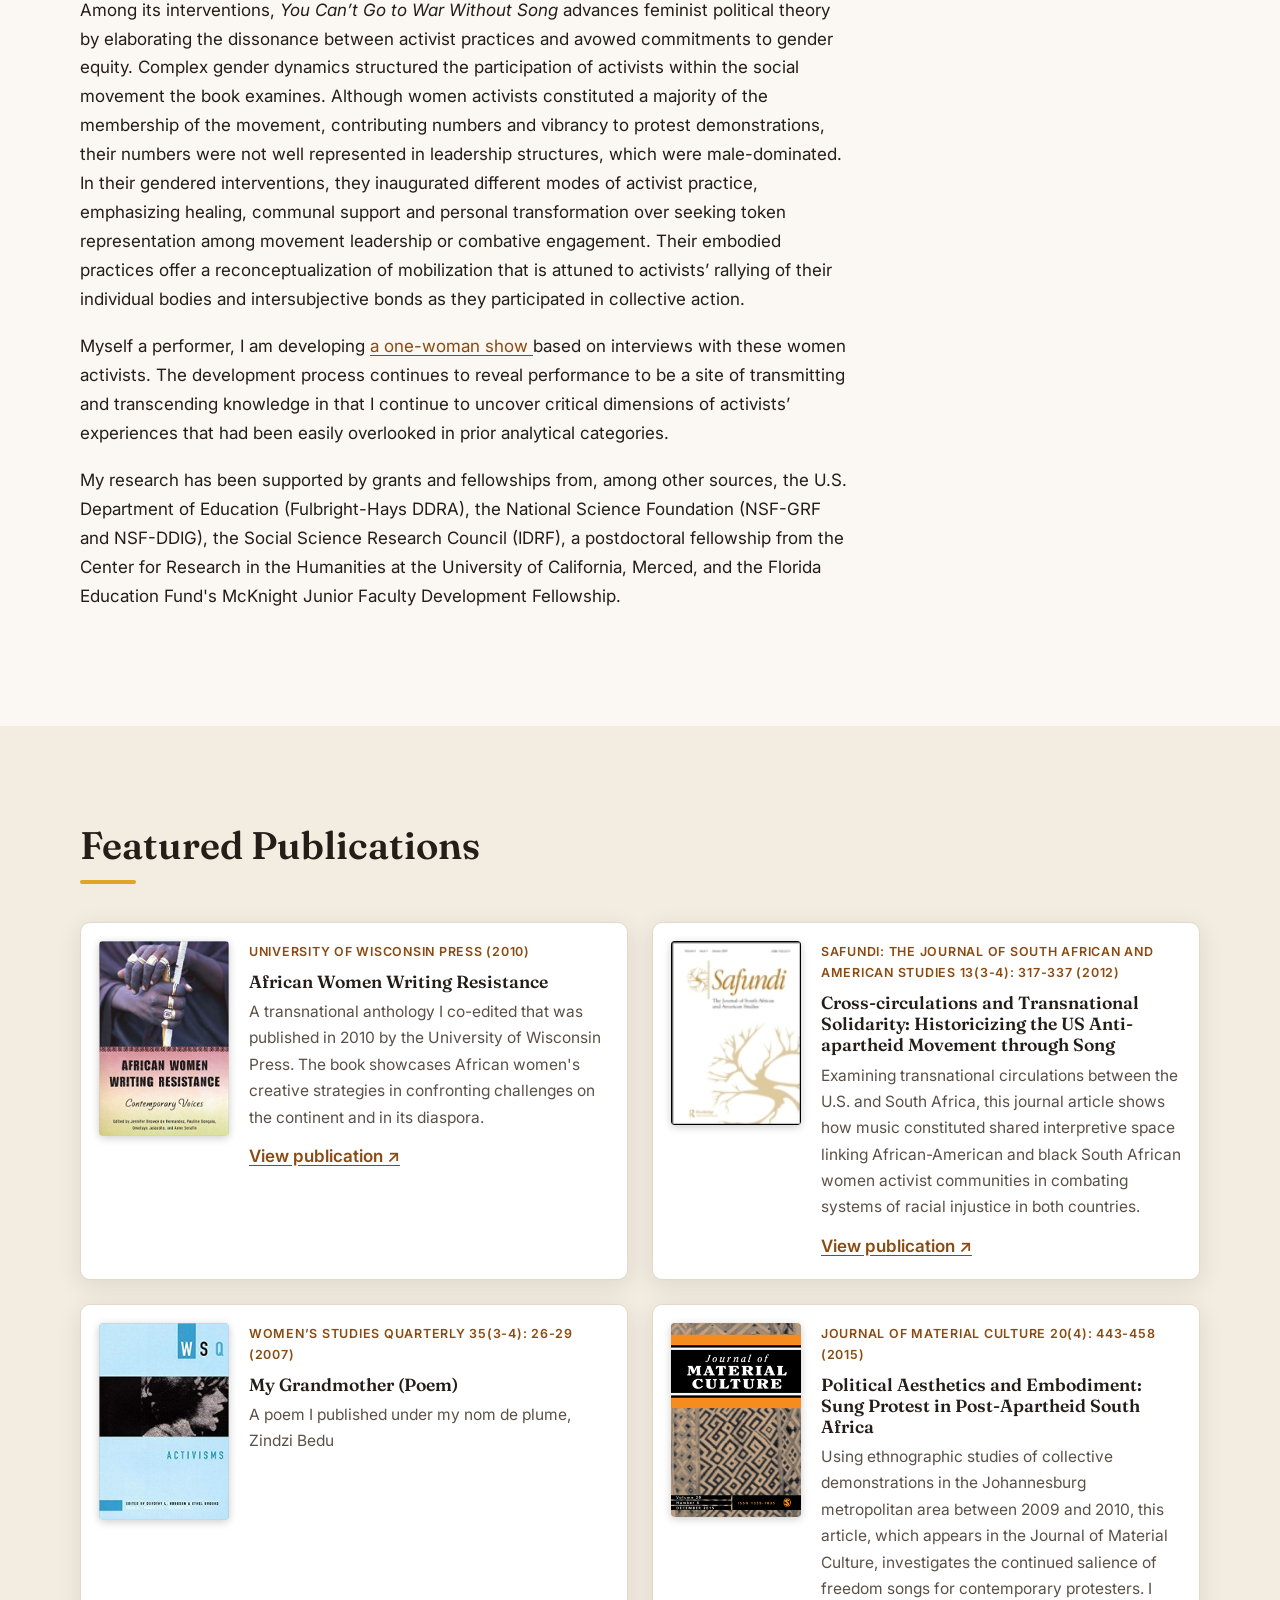
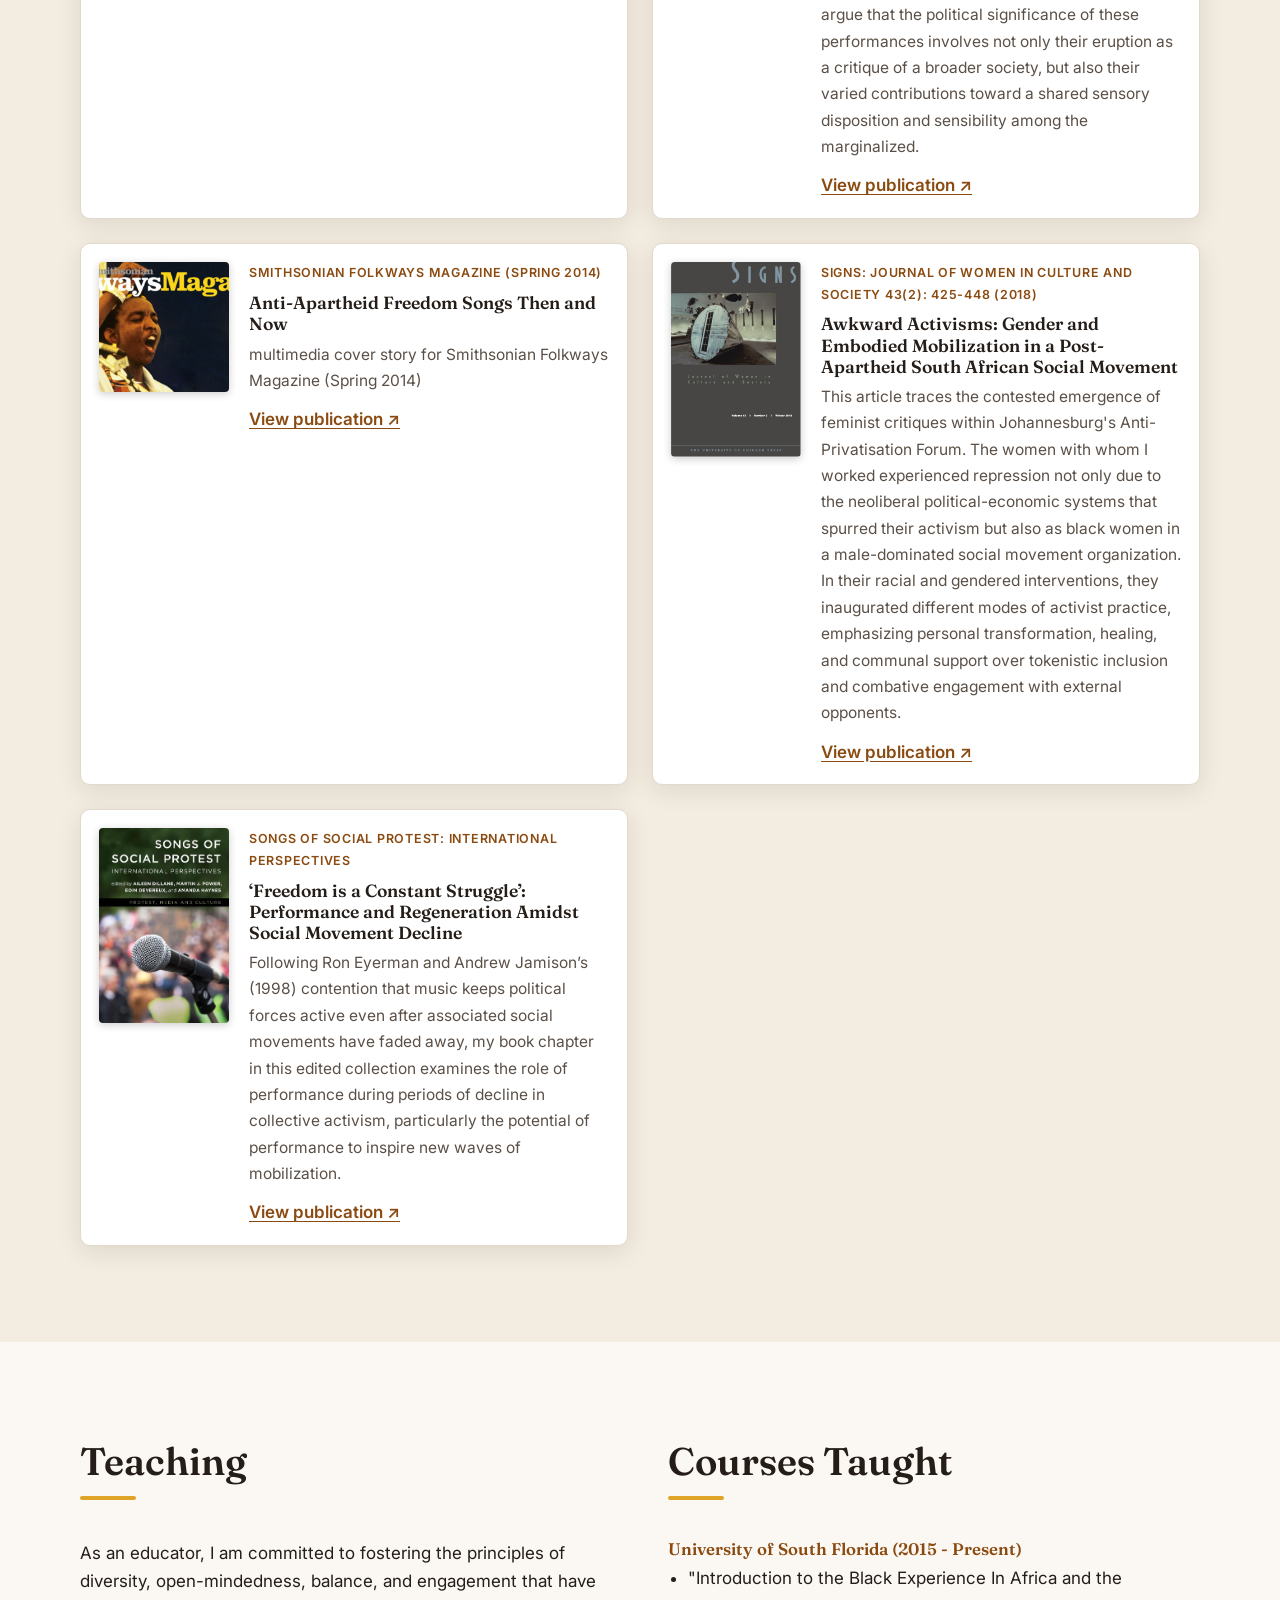
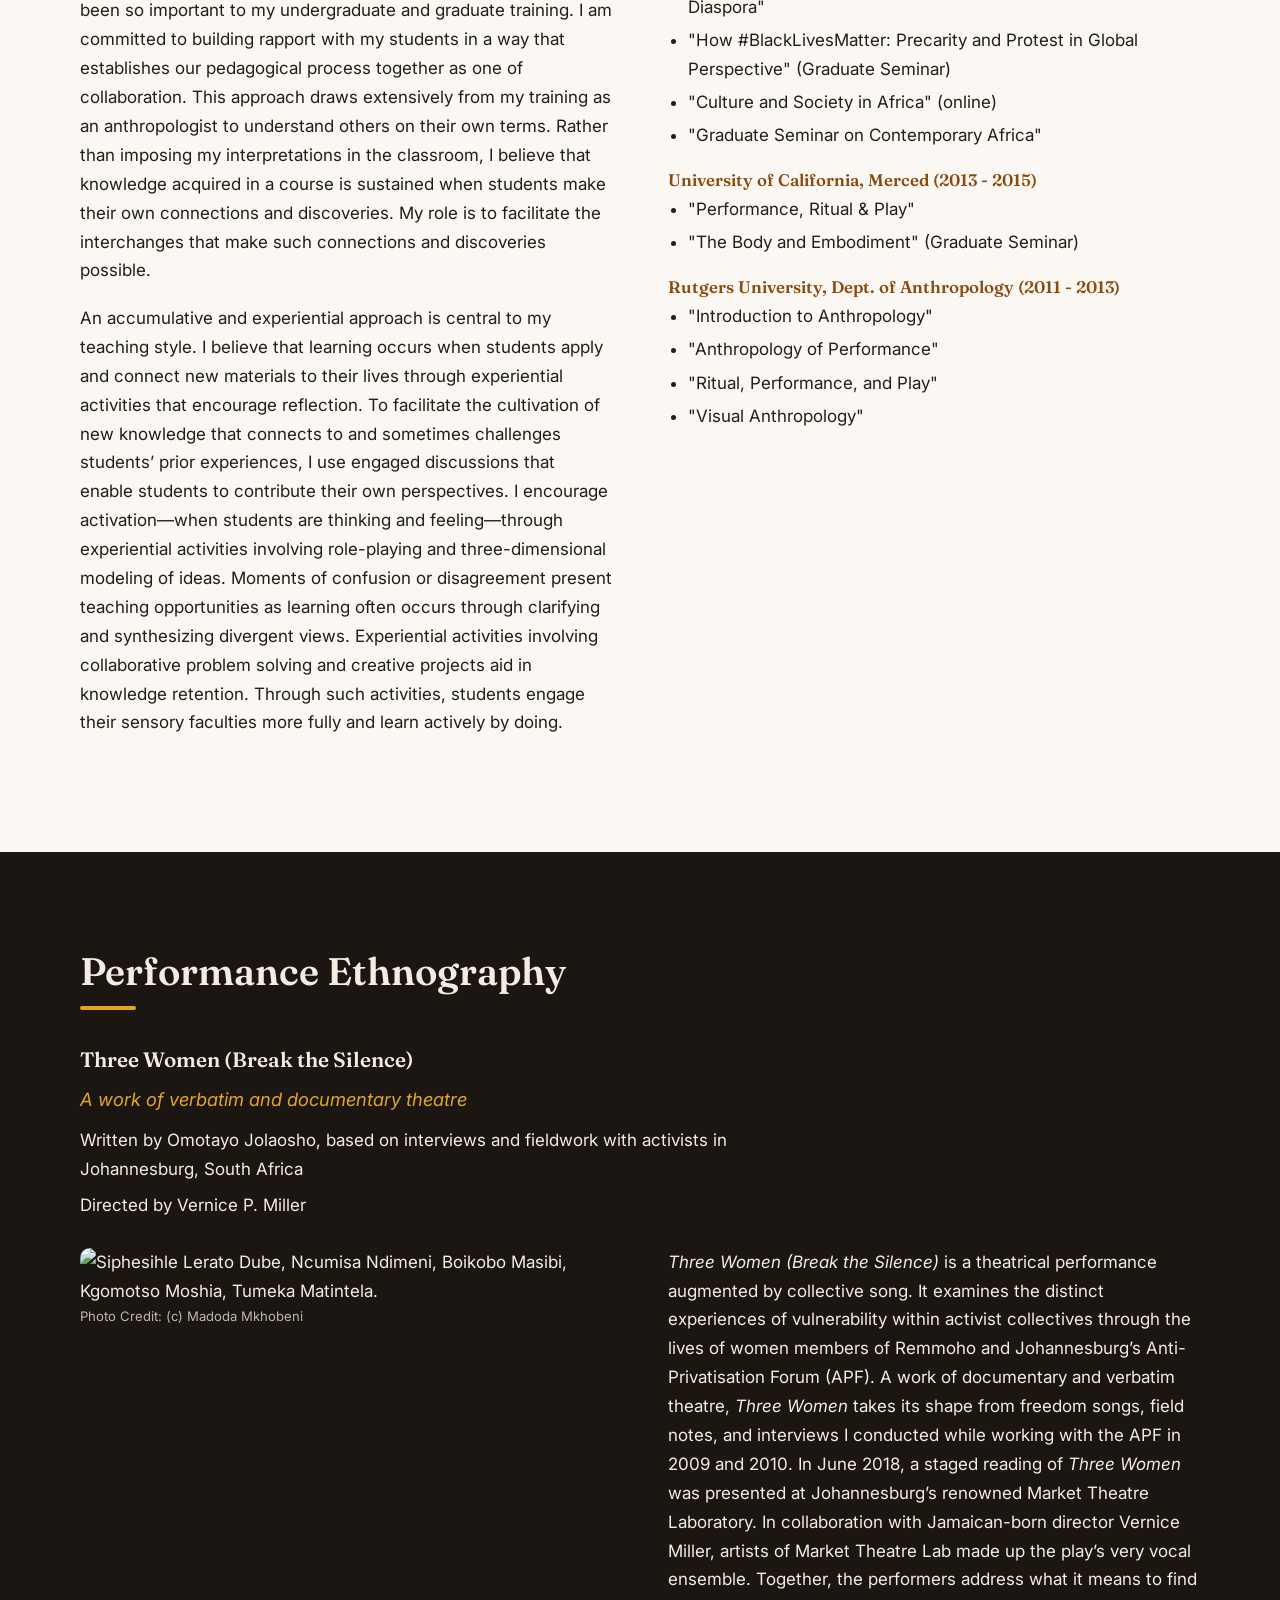
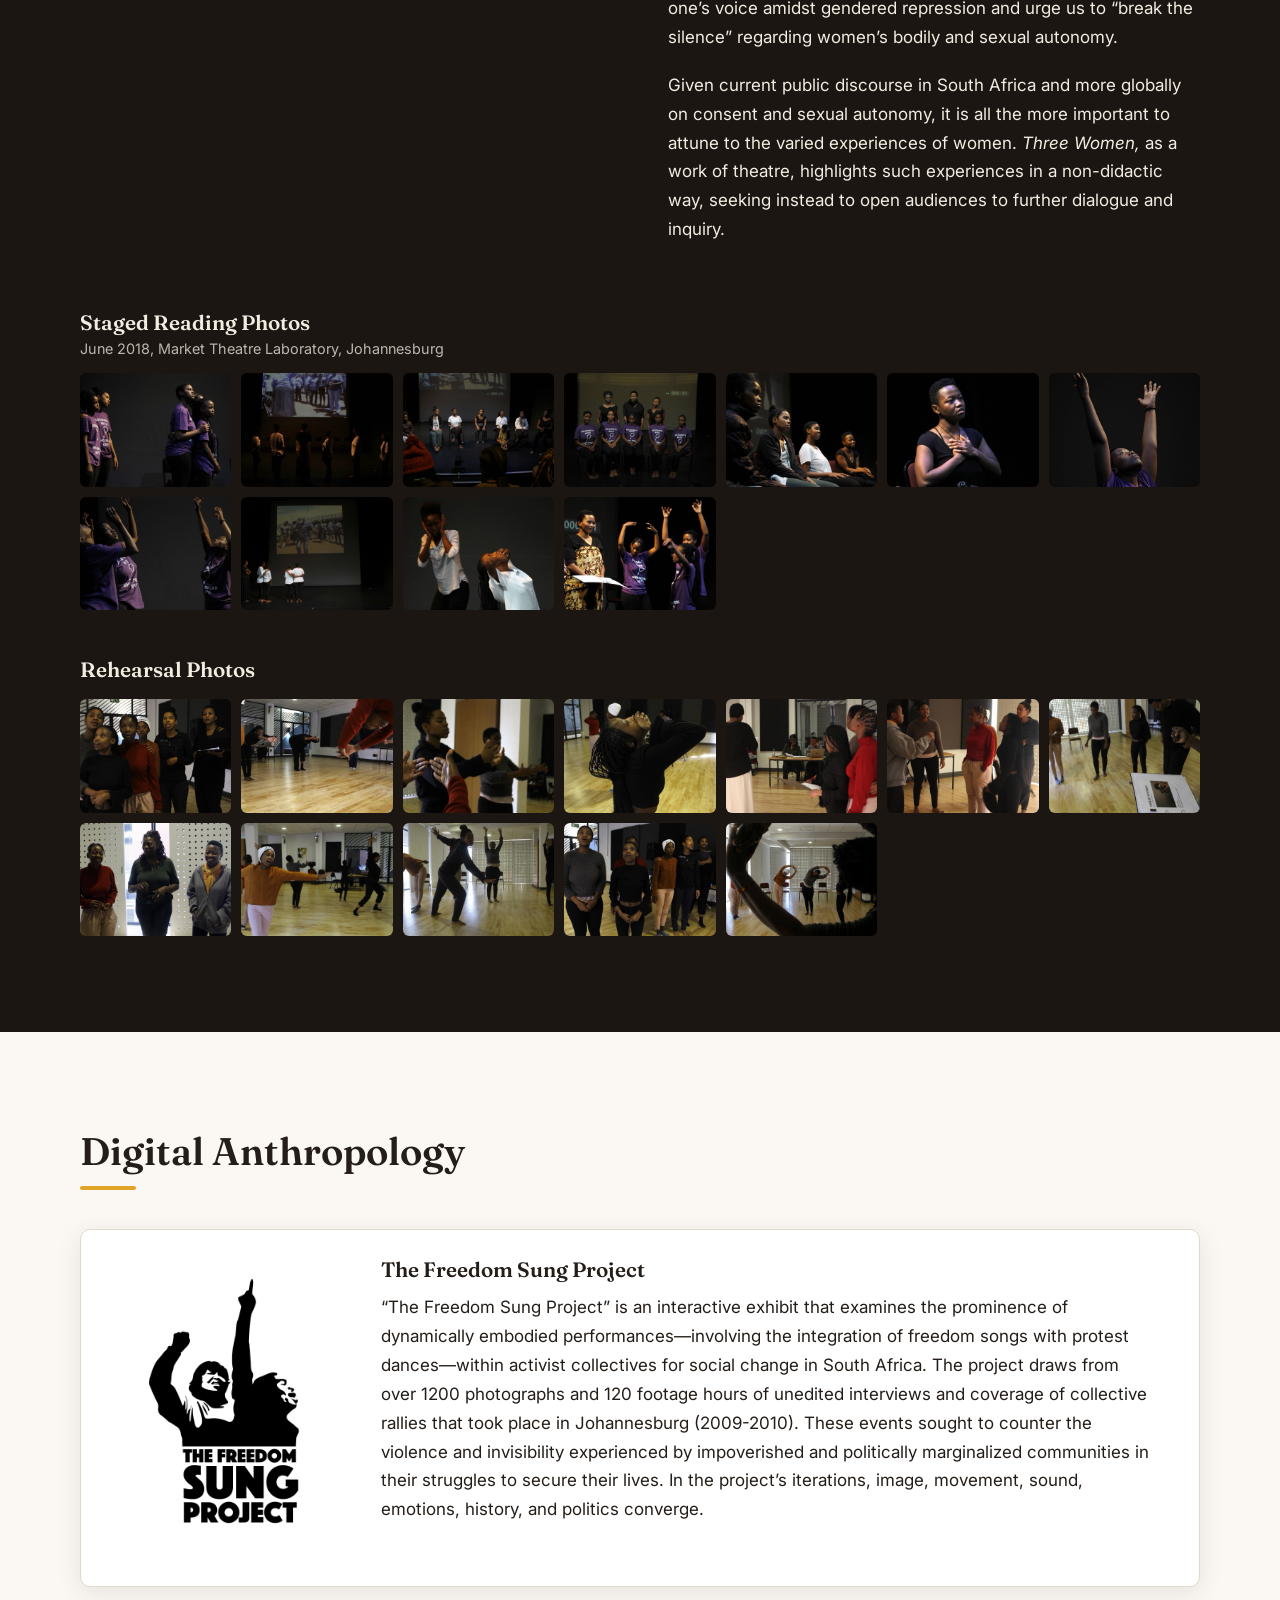
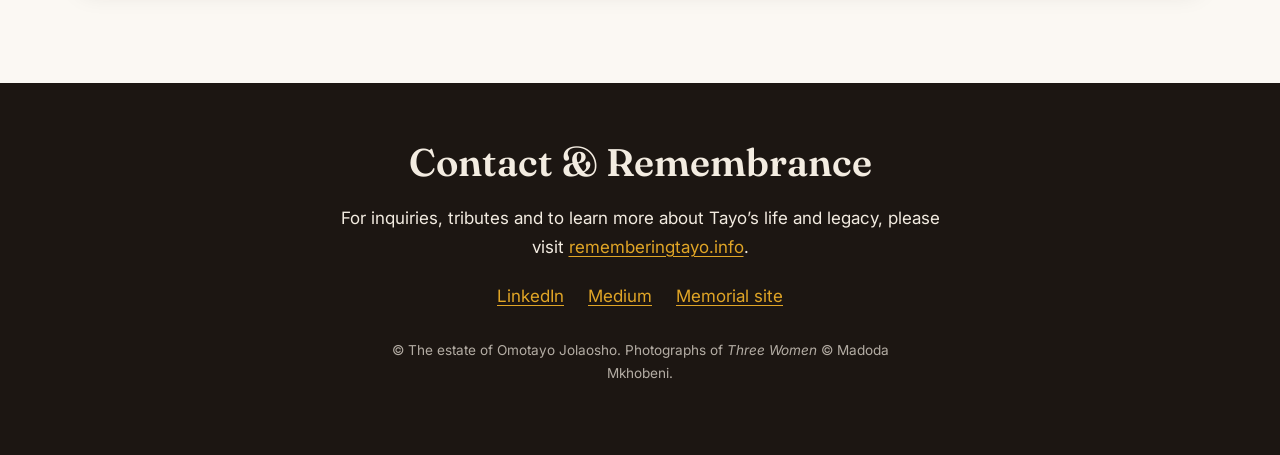
==== commit 7d33a8f0: "Redesign site: modern responsive layout, accessible lightbox, no jQuery - New single-page layout (he" ====
--- a/index.html
+++ b/index.html
@@ -1,670 +1,265 @@
 <!DOCTYPE html>
-<html>
+<html lang="en">
 <head>
-  <title>Tayo Jolaosho | Cultural Anthropologist + Performance Ethnographer</title>
-  <link rel="stylesheet" href="css/w3.css">
-  <link rel="stylesheet" href="style.css">
-  <link rel="stylesheet" href="https://use.fontawesome.com/releases/v5.5.0/css/all.css" integrity="sha384-B4dIYHKNBt8Bc12p+WXckhzcICo0wtJAoU8YZTY5qE0Id1GSseTk6S+L3BlXeVIU" crossorigin="anonymous">
-  <link href="https://fonts.googleapis.com/css?family=Open+Sans" rel="stylesheet">
-  <link href="https://fonts.googleapis.com/icon?family=Material+Icons" rel="stylesheet">
-  <script src="js/jquery-3.7.1.min.js"></script>
-  <script type="text/javascript" src="js/scroll.js"></script>
-  <script src="js/modernizr.custom.js"></script></head>
+  <meta charset="utf-8">
+  <meta name="viewport" content="width=device-width, initial-scale=1">
+  <title>Omotayo Jolaosho, PhD | Anthropologist &amp; Performance Ethnographer</title>
+  <meta name="description" content="The scholarly website of Dr. Omotayo Jolaosho (1985&ndash;2021), a socio-cultural anthropologist and performance ethnographer whose work examined performance, politics and embodiment in South African activist movements.">
+  <meta property="og:title" content="Omotayo Jolaosho, PhD">
+  <meta property="og:description" content="Anthropologist, performance ethnographer and software engineer. Research on performance, politics and embodiment in South African social movements.">
+  <meta property="og:type" content="website">
+  <meta property="og:url" content="https://omotayojolaosho.com/">
+  <meta property="og:image" content="https://omotayojolaosho.com/img/Jolaosho.jpg">
+  <meta name="theme-color" content="#1c1612">
+  <link rel="canonical" href="https://omotayojolaosho.com/">
+  <link rel="icon" href="img/translogo2.png">
+  <link rel="preconnect" href="https://fonts.googleapis.com">
+  <link rel="preconnect" href="https://fonts.gstatic.com" crossorigin>
+  <link href="https://fonts.googleapis.com/css2?family=Fraunces:opsz,wght@9..144,400;9..144,600&family=Inter:wght@400;500;600&display=swap" rel="stylesheet">
+  <link rel="stylesheet" href="css/site.css">
+  <script type="application/ld+json">
+  {"@context":"https://schema.org","@type":"Person","name":"Omotayo Jolaosho","honorificPrefix":"Dr.","birthDate":"1985-08-23","deathDate":"2021-10-22","jobTitle":"Socio-cultural anthropologist","url":"https://omotayojolaosho.com/","sameAs":["https://rememberingtayo.info/","https://www.linkedin.com/in/omotayo-jolaosho/","https://medium.com/@ojolao"]}
+  </script>
+</head>
 <body>
-    <nav id="mainNav" class="container navbar">
-      <img src="img/translogo2.png">
-      <a class="smoothScroll" href="#home">Home</a>
-      <a class="smoothScroll" href="#me">About Me</a>
-      <a class="smoothScroll" href="#publications">Publications</a>
-      <a class="smoothScroll" href="#teaching">Teaching</a>
-      <a class="smoothScroll" href="#pEthnography">Performance Ethnography</a>
-      <a class="smoothScroll" href="#freedomsung">Digital Anthropology</a>
-      <a class="smoothScroll" href="#contact">Contact</a>
+  <a class="skip-link" href="#main">Skip to content</a>
+
+  <div class="memorial-bar">
+    <p>In loving memory of Dr. Omotayo &ldquo;Tayo&rdquo; Jolaosho &middot; 1985&ndash;2021 &middot; <a href="https://rememberingtayo.info/" target="_blank" rel="noopener">rememberingtayo.info</a></p>
+  </div>
+
+  <header class="site-header">
+    <nav class="nav" aria-label="Main">
+      <a class="brand" href="#top" aria-label="Omotayo Jolaosho, home"><img src="img/translogo2.png" alt="Dr. Omotayo Jolaosho"></a>
+      <button class="nav-toggle" type="button" aria-expanded="false" aria-controls="nav-links"><span class="sr-only">Menu</span><span class="bars" aria-hidden="true"></span></button>
+      <ul id="nav-links" class="nav-links">
+        <li><a href="#about">About</a></li>
+        <li><a href="#publications">Publications</a></li>
+        <li><a href="#teaching">Teaching</a></li>
+        <li><a href="#performance">Performance</a></li>
+        <li><a href="#freedom-sung">Digital Anthropology</a></li>
+        <li><a href="#contact">Contact</a></li>
+      </ul>
     </nav>
-
-
-  <section id="home" class="container parallax">
-    <article>
-      <div id="homebanner"> 
-      </div>
-      <div class="newscontent">
-        <div class="newsitem overview">  
-          <div class="news-tag">Performance Ethnography</div>
-          <h4 class="news-title">Staged Reading: "Three Women (Break The Silence)"</h4>
-          <p class="news-desc">
-            A staged reading of Dr. Jolaosho's ethnographic play was held in Johannesburg at the renowned Market Theatre Lab.
-          </p>
-          <a href="#pEthnography">Learn More</a>
-        </div>
-
-        <div class="newsitem overview">
-        <div class="news-tag">Blog Post</div>
-          <h4 class="news-title">How Movements Like #MeToo Can Address Marginalization, Isolation, and Alienation Among Activists: Bringing Our Bodies Back In</h4>
-          <p class="news-desc">With the Women’s March, and #MeToo drawing gender-based activism to the fore in the US and across the globe, how can we foster the desired personal and societal transformations that usher in the more equitable world we proclaim?</p>
-          <a href="https://medium.com/@ojolao/how-movements-like-metoo-can-address-marginalization-isolation-and-alienation-among-activists-20af04c0028" target="_blank" rel="noopener noreferrer">Read More</a>
-        </div>
-
-        <div class="newsitem overview"> 
-          <div class="news-tag">Digital Anthropology</div>
-          <h4 class="news-title">The Freedom Sung Project</h4>
-          <p class="news-desc">Dr. Jolaosho's digital anthropology project, an interactive website examining the prominence of performance in South African protests will soon launch. </p>
-          <a href="#freedomsung">Learn More</a>
-        </div>
-      </div>
-    </article>
-    <div class="learn-more">
-      <a class="smoothScroll" href="#me">scroll down for Dr. Jolaosho's bio 
-        <br>
-        <i class="fas fa-chevron-down"></i>
-      </a>
-    </div> 
-  </section>
-  <section id="me" class="container parallax">
-      <div class="overview margin">
-        <h1>Omotayo Jolaosho, PhD</h1>
-      </div>
-      <article class="row overview">
-        <figure class="quarter-column">
-          <img src="img/Jolaosho.jpg">
+  </header>
+
+  <main id="main">
+    <section class="hero" id="top">
+      <div class="wrap hero-grid">
+        <div class="hero-text">
+          <p class="eyebrow">1985 &ndash; 2021</p>
+          <h1>Omotayo Jolaosho, PhD</h1>
+          <p class="lede">Socio-cultural anthropologist, performance ethnographer and software engineer, whose work explored performance, politics and embodiment in South African activist movements.</p>
+          <div class="btn-row">
+            <a class="btn btn-primary" href="#about">Read her story</a>
+            <a class="btn btn-ghost" href="#publications">Publications</a>
+            <a class="btn btn-ghost" href="https://rememberingtayo.info/" target="_blank" rel="noopener">Remembering Tayo</a>
+          </div>
+        </div>
+        <figure class="hero-photo">
+          <img src="img/Jolaosho.jpg" alt="Portrait of Dr. Omotayo Jolaosho, smiling, resting her chin on her hand" width="540" height="684" fetchpriority="high">
         </figure>
-        <figure class="quarter-column">
-          <img src="img/IMG_0069.jpg"><!-- Dr. Jolaosho with an interlocutor -->
-        </figure>
-        <figure class="quarter-column">
-          <img src="img/Tayo.jpg">
-        </figure>
-        <figure class="quarter-column">
-          <img src="img/Tayo-interview-pic.jpg"><!-- Dr. Jolaosho conducts an interview -->
-        </figure>
-      </article>
-      <article  class="performance-card">
+      </div>
+    </section>
+
+    <section class="section" id="about">
+      <div class="wrap">
+        <h2>About</h2>
+        <div class="photo-strip">
+          <figure><img src="img/IMG_0069.jpg" alt="Dr. Jolaosho with an interlocutor" loading="lazy" decoding="async"></figure>
+          <figure><img src="img/Tayo.jpg" alt="Dr. Jolaosho" loading="lazy" decoding="async"></figure>
+          <figure><img src="img/Tayo-interview-pic.jpg" alt="Dr. Jolaosho conducting an interview" loading="lazy" decoding="async"></figure>
+        </div>
+        <div class="prose">
+          <p>I am a socio-cultural anthropologist and software engineer who has a background in performance and integrated arts. My scholarship focuses on the interdisciplinary intersections of performance, politics, and embodiment. Since 2007, I have worked in South Africa investigating the role of embodied performance within activist collectives opposing neoliberal state economic policies. Between 2009 and 2010, I was in Johannesburg pursuing fieldwork with a social movement organization called the Anti-Privatisation Forum, investigating its internal dynamics and public contestations through a performance lens. That research has yielded a number of journal articles and is the basis of my current book project, <em> You Can’t Go to War Without Song: Performance and Community Mobilization in Post-Apartheid South Africa.</em></p>
+<p>Among its interventions, <em> You Can’t Go to War Without Song </em> advances feminist political theory by elaborating the dissonance between activist practices and avowed commitments to gender equity. Complex gender dynamics structured the participation of activists within the social movement the book examines. Although women activists constituted a majority of the membership of the movement, contributing numbers and vibrancy to protest demonstrations, their numbers were not well represented in leadership structures, which were male-dominated. In their gendered interventions, they inaugurated different modes of activist practice, emphasizing healing, communal support and personal transformation over seeking token representation among movement leadership or combative engagement. Their embodied practices offer a reconceptualization of mobilization that is attuned to activists’ rallying of their individual bodies and intersubjective bonds as they participated in collective action.</p>
+<p>Myself a performer, I am developing <a href="#pEthnography"> a one-woman show </a> based on interviews with these women activists. The development process continues to reveal performance to be a site of transmitting and transcending knowledge in that I continue to uncover critical dimensions of activists’ experiences that had been easily overlooked in prior analytical categories.</p>
+<p>My research has been supported by grants and fellowships from, among other sources, the U.S. Department of Education (Fulbright-Hays DDRA), the National Science Foundation (NSF-GRF and NSF-DDIG), the Social Science Research Council (IDRF), a postdoctoral fellowship from the Center for Research in the Humanities at the University of California, Merced, and the Florida Education Fund's McKnight Junior Faculty Development Fellowship.</p>
+        </div>
+      </div>
+    </section>
+
+    <section class="section alt" id="publications">
+      <div class="wrap">
+        <h2>Featured Publications</h2>
+        <div class="pub-grid">
+      <article class="pub-card">
+        <img src="img/AWWR.jpg" alt="Cover of African Women Writing Resistance" loading="lazy" decoding="async">
+        <div class="pub-body">
+          <p class="pub-venue">University of Wisconsin Press (2010)</p>
+          <h3>African Women Writing Resistance</h3>
+          <p>A transnational anthology I co-edited that was published in 2010 by the University of Wisconsin Press. The book showcases African women's creative strategies in confronting challenges on the continent and in its diaspora.</p>
+          <a class="text-link" href="https://uwpress.wisc.edu/books/4738.htm" target="_blank" rel="noopener noreferrer">View publication <span aria-hidden="true">&nearr;</span></a>
+        </div>
+      </article>
+      <article class="pub-card">
+        <img src="img/Safundi.jpg" alt="Cover of Cross-circulations and Transnational Solidarity: Historicizing the US Anti-apartheid Movement through Song" loading="lazy" decoding="async">
+        <div class="pub-body">
+          <p class="pub-venue">Safundi: The Journal of South African and American Studies 13(3-4): 317-337 (2012)</p>
+          <h3>Cross-circulations and Transnational Solidarity: Historicizing the US Anti-apartheid Movement through Song</h3>
+          <p>Examining transnational circulations between the U.S. and South Africa, this journal article shows how music constituted shared interpretive space linking African-American and black South African women activist communities in combating systems of racial injustice in both countries.</p>
+          <a class="text-link" href="https://www.jstor.org/stable/27649689" target="_blank" rel="noopener noreferrer">View publication <span aria-hidden="true">&nearr;</span></a>
+        </div>
+      </article>
+      <article class="pub-card">
+        <img src="img/WSQ.jpg" alt="Cover of My Grandmother (Poem)" loading="lazy" decoding="async">
+        <div class="pub-body">
+          <p class="pub-venue">Women’s Studies Quarterly 35(3-4): 26-29 (2007)</p>
+          <h3>My Grandmother (Poem)</h3>
+          <p>A poem I published under my nom de plume, Zindzi Bedu</p>
+          
+        </div>
+      </article>
+      <article class="pub-card">
+        <img src="img/JMC.png" alt="Cover of Political Aesthetics and Embodiment: Sung Protest in Post-Apartheid South Africa" loading="lazy" decoding="async">
+        <div class="pub-body">
+          <p class="pub-venue">Journal of Material Culture 20(4): 443-458 (2015)</p>
+          <h3>Political Aesthetics and Embodiment: Sung Protest in Post-Apartheid South Africa</h3>
+          <p>Using ethnographic studies of collective demonstrations in the Johannesburg metropolitan area between 2009 and 2010, this article, which appears in the Journal of Material Culture, investigates the continued salience of freedom songs for contemporary protesters. I argue that the political significance of these performances involves not only their eruption as a critique of a broader society, but also their varied contributions toward a shared sensory disposition and sensibility among the marginalized.</p>
+          <a class="text-link" href="https://doi.org/10.1177/1359183515601454" target="_blank" rel="noopener noreferrer">View publication <span aria-hidden="true">&nearr;</span></a>
+        </div>
+      </article>
+      <article class="pub-card">
+        <img src="img/SmithsonianFolkways.jpg" alt="Cover of Anti-Apartheid Freedom Songs Then and Now" loading="lazy" decoding="async">
+        <div class="pub-body">
+          <p class="pub-venue">Smithsonian Folkways Magazine (Spring 2014)</p>
+          <h3>Anti-Apartheid Freedom Songs Then and Now</h3>
+          <p>multimedia cover story for Smithsonian Folkways Magazine (Spring 2014)</p>
+          <a class="text-link" href="https://folkways.si.edu/magazine-spring-2014-anti-apartheid-freedom-songs-then-and-now/south-africa/music/article/smithsonian" target="_blank" rel="noopener noreferrer">View publication <span aria-hidden="true">&nearr;</span></a>
+        </div>
+      </article>
+      <article class="pub-card">
+        <img src="img/Signs.jpeg" alt="Cover of Awkward Activisms: Gender and Embodied Mobilization in a Post-Apartheid South African Social Movement" loading="lazy" decoding="async">
+        <div class="pub-body">
+          <p class="pub-venue">Signs: Journal of Women in Culture and Society 43(2): 425-448 (2018)</p>
+          <h3>Awkward Activisms: Gender and Embodied Mobilization in a Post-Apartheid South African Social Movement</h3>
+          <p>This article traces the contested emergence of feminist critiques within Johannesburg's Anti-Privatisation Forum. The women with whom I worked experienced repression not only due to the neoliberal political-economic systems that spurred their activism but also as black women in a male-dominated social movement organization. In their racial and gendered interventions, they inaugurated different modes of activist practice, emphasizing personal transformation, healing, and communal support over tokenistic inclusion and combative engagement with external opponents.</p>
+          <a class="text-link" href="https://doi.org/10.1086/693555" target="_blank" rel="noopener noreferrer">View publication <span aria-hidden="true">&nearr;</span></a>
+        </div>
+      </article>
+      <article class="pub-card">
+        <img src="img/SongsOfSocialProtest.jpg" alt="Cover of ‘Freedom is a Constant Struggle’: Performance and Regeneration Amidst Social Movement Decline" loading="lazy" decoding="async">
+        <div class="pub-body">
+          <p class="pub-venue">Songs of Social Protest: International Perspectives</p>
+          <h3>‘Freedom is a Constant Struggle’: Performance and Regeneration Amidst Social Movement Decline</h3>
+          <p>Following Ron Eyerman and Andrew Jamison’s (1998) contention that music keeps political forces active even after associated social movements have faded away, my book chapter in this edited collection examines the role of performance during periods of decline in collective activism, particularly the potential of performance to inspire new waves of mobilization.</p>
+          <a class="text-link" href="https://rowman.com/isbn/9781786601254/songs-of-social-protest-international-perspectives" target="_blank" rel="noopener noreferrer">View publication <span aria-hidden="true">&nearr;</span></a>
+        </div>
+      </article>
+        </div>
+      </div>
+    </section>
+
+    <section class="section" id="teaching">
+      <div class="wrap two-col">
         <div>
-          <p>
-            I am a socio-cultural anthropologist and software engineer who has a background in performance and integrated arts. My scholarship focuses on the interdisciplinary intersections of performance, politics, and embodiment. Since 2007, I have worked in South Africa investigating the role of embodied performance within activist collectives opposing neoliberal state economic policies. Between 2009 and 2010, I was in Johannesburg pursuing fieldwork with a social movement organization called the Anti-Privatisation Forum, investigating its internal dynamics and public contestations through a performance lens. That research has yielded a number of journal articles and is the basis of my current book project, <em> You Can’t Go to War Without Song: Performance and Community Mobilization in Post-Apartheid South Africa.</em> 
-          </p>
-          <p>
-            Among its interventions, <em> You Can’t Go to War Without Song </em> advances feminist political theory by elaborating the dissonance between activist practices and avowed commitments to gender equity. Complex gender dynamics structured the participation of activists within the social movement the book examines. Although women activists constituted a majority of the membership of the movement, contributing numbers and vibrancy to protest demonstrations, their numbers were not well represented in leadership structures, which were male-dominated. In their gendered interventions, they inaugurated different modes of activist practice, emphasizing healing, communal support and personal transformation over seeking token representation among movement leadership or combative engagement. Their embodied practices offer a reconceptualization of mobilization that is attuned to activists’ rallying of their individual bodies and intersubjective bonds as they participated in collective action.
-          </p>
-          <p> 
-            Myself a performer, I am developing <a class="smoothScroll" href="#pEthnography"> a one-woman show </a> based on interviews with these women activists. The development process continues to reveal performance to be a site of transmitting and transcending knowledge in that I continue to uncover critical dimensions of activists’ experiences that had been easily overlooked in prior analytical categories.
-          </p> 
-          <!--digital humanities project-->
-          <p>
-            My research has been supported by grants and fellowships from, among other sources, the U.S. Department of Education (Fulbright-Hays DDRA), the National Science Foundation (NSF-GRF and NSF-DDIG), the Social Science Research Council (IDRF), a postdoctoral fellowship from the Center for Research in the Humanities at the University of California, Merced, and the Florida Education Fund's McKnight Junior Faculty Development Fellowship.
-          </p>
-          <p> 
-            Read more about my publications <a class="smoothScroll" href="#publications">below</a>. 
-          </p>
-        </div>
-        <!-- <div class="me-grid-container"> 
-          <div class="me-grid-item">
-            <img src="img/aaa.jpg">
-          </div>
-          <div class="me-grid-item">
-            <img src="img/asa.jpg">
-          </div>
-        </div> -->
-      </article>
-  </section>
-
-  <section id="publications" class="container content">
-    <h1 style="color:cyan">Featured Publications</h1>
-    <div style="color:white">Click on a publication to learn more
-      </div>
-    <ul id="og-grid" class="og-grid">
-      <li>
-        <a href="https://uwpress.wisc.edu/books/4738.htm" target="_blank" rel="noopener noreferrer" data-largesrc="img/AWWR.jpg" data-title="African Women Writing Resistance" data-pub="University of Wisconsin Press (2010)" data-description="A transnational anthology I co-edited that was published in 2010 by the University of Wisconsin Press. The book showcases African women's creative strategies in confronting challenges on the continent and in its diaspora.">
-            <img class="pub-image" src="img/AWWR.jpg" alt="African Women Writing Resistance book cover"/>
-        </a>
-      </li>
-
-      <li>
-        <a href="https://www.jstor.org/stable/27649689" target="_blank" rel="noopener noreferrer" data-largesrc="img/Safundi.jpg" data-title="Cross-circulations and Transnational Solidarity: Historicizing the US Anti-apartheid Movement through Song" data-pub="Safundi: The Journal of South African and American Studies 13(3-4): 317-337 (2012)" data-description="Examining transnational circulations between the U.S. and South Africa, this journal article shows how music constituted shared interpretive space linking African-American and black South African women activist communities in combating systems of racial injustice in both countries.">
-            <img class="pub-image" src="img/Safundi.jpg" alt="Safundi journal cover"/>
-        </a>
-      </li>
-
-      <li>
-        <a href="https://www.jstor.org/stable/27649689" target="_blank" rel="noopener noreferrer" data-largesrc="img/WSQ.jpg" data-title="My Grandmother (Poem)" data-pub="Women’s Studies Quarterly 35(3-4): 26-29 (2007)" data-description="A poem I published under my nom de plume, Zindzi Bedu">
-            <img class="pub-image" src="img/WSQ.jpg" alt="Women’s Studies Quarterly issue cover"/>
-        </a>
-      </li>
-
-      <li>
-        <a href="https://doi.org/10.1177/1359183515601454" target="_blank" rel="noopener noreferrer" data-largesrc="img/JMC.png" data-title="Political Aesthetics and Embodiment: Sung Protest in Post-Apartheid South Africa" data-pub="Journal of Material Culture 20(4): 443-458 (2015)" data-description="Using ethnographic studies of collective demonstrations in the Johannesburg metropolitan area between 2009 and 2010, this article, which appears in the Journal of Material Culture, investigates the continued salience of freedom songs for contemporary protesters. I argue that the political significance of these performances involves not only their eruption as a critique of a broader society, but also their varied contributions toward a shared sensory disposition and sensibility among the marginalized.">
-            <img class="pub-image" src="img/JMC.png" alt="Journal of Material Culture issue cover"/>
-        </a>
-      </li>
-
-      <li>
-        <a href="https://folkways.si.edu/magazine-spring-2014-anti-apartheid-freedom-songs-then-and-now/south-africa/music/article/smithsonian" target="_blank" rel="noopener noreferrer" data-largesrc="img/SmithsonianFolkways.jpg" data-title="Anti-Apartheid Freedom Songs Then and Now" data-pub="Smithsonian Folkways Magazine (Spring 2014)" data-description="multimedia cover story for Smithsonian Folkways Magazine (Spring 2014)">
-            <img class="pub-image" src="img/SmithsonianFolkways.jpg" alt="Smithsonian Folkways Magazine issue cover"/>
-        </a>
-      </li>
-
-      <li>
-        <a href="https://doi.org/10.1086/693555" target="_blank" rel="noopener noreferrer" data-largesrc="img/Signs.jpeg" data-title="Awkward Activisms: Gender and Embodied Mobilization in a Post-Apartheid South African Social Movement" data-pub="Signs: Journal of Women in Culture and Society 43(2): 425-448 (2018)" data-description="This article traces the contested emergence of feminist critiques within Johannesburg's Anti-Privatisation Forum. The women with whom I worked experienced repression not only due to the neoliberal political-economic systems that spurred their activism but also as black women in a male-dominated social movement organization. In their racial and gendered interventions, they inaugurated different modes of activist practice, emphasizing personal transformation, healing, and communal support over tokenistic inclusion and combative engagement with external opponents.">
-            <img class="pub-image" src="img/Signs.jpeg" alt="Signs Journal issue cover"/>
-        </a>
-      </li>
-
-      <li>
-        <a href="https://rowman.com/isbn/9781786601254/songs-of-social-protest-international-perspectives" target="_blank" rel="noopener noreferrer" data-largesrc="img/SongsOfSocialProtest.jpg" data-title="‘Freedom is a Constant Struggle’: Performance and Regeneration Amidst Social Movement Decline" data-pub="Songs of Social Protest: International Perspectives" data-description="Following Ron Eyerman and Andrew Jamison’s (1998) contention that music keeps political forces active even after associated social movements have faded away, my book chapter in this edited collection examines the role of performance during periods of decline in collective activism, particularly the potential of performance to inspire new waves of mobilization.">
-            <img class="pub-image" src="img/SongsOfSocialProtest.jpg" alt="Songs of Social Protest book cover"/>
-        </a>
-      </li>
-    </ul>
-        <div class="parallax_bg2" style="height: 622.4px;"></div>
-  </section>
-  <section id="teaching">
-    <div class="container row content">
-      <div class="performance-card half-column">
-        <div class="overview"> 
-          <h1>Teaching</h1>
-        </div>
-        <p>
-          As an educator, I am committed to fostering the principles of diversity, open-mindedness, balance, and engagement that have been so important to my undergraduate and graduate training. I am committed to building rapport with my students in a way that establishes our pedagogical process together as one of collaboration. This approach draws extensively from my training as an anthropologist to understand others on their own terms. Rather than imposing my interpretations in the classroom, I believe that knowledge acquired in a course is sustained when students make their own connections and discoveries. My role is to facilitate the interchanges that make such connections and discoveries possible.
-        </p>
-        <p>
-          An accumulative and experiential approach is central to my teaching style. I believe that learning occurs when students apply and connect new materials to their lives through experiential activities that encourage reflection. To facilitate the cultivation of new knowledge that connects to and sometimes challenges students’ prior experiences, I use engaged discussions that enable students to contribute their own perspectives. I encourage activation—when students are thinking and feeling—through experiential activities involving role-playing and three-dimensional modeling of ideas. Moments of confusion or disagreement present teaching opportunities as learning often occurs through clarifying and synthesizing divergent views.  Experiential activities involving collaborative problem solving and creative projects aid in knowledge retention. Through such activities, students engage their sensory faculties more fully and learn actively by doing.
-        </p>
-      </div>
-      <div class="performance-card half-column">
-        <div class="overview">
-          <h1>Courses Taught</h1>
-        </div>
-        <h3> University of South Florida (2015 - Present)</h3>
-        <ul>
-          <li> "Introduction to the Black Experience In Africa and the Diaspora"</li>
-          <li> "How #BlackLivesMatter: Precarity and Protest in Global Perspective" (Graduate Seminar)</li>
-          <li> "Culture and Society in Africa" (online)</li>
-          <li> "Graduate Seminar on Contemporary Africa" </li>
-        </ul>
-        <h3> University of California, Merced (2013 - 2015) </h3>
-        <ul>
-          <li> "Performance, Ritual & Play" </li>
-          <li> "The Body and Embodiment" (Graduate Seminar) </li>
-        </ul>
-        <h3> Rutgers University, Dept. of Anthropology (2011 - 2013) </h3>
-        <ul>
-          <li> "Introduction to Anthropology" </li>
-          <li> "Anthropology of Performance" </li>
-          <li> "Ritual, Performance, and Play" </li>
-          <li> "Visual Anthropology" </li>
-        </ul>
-      </div>
+          <h2>Teaching</h2>
+          <div class="prose">
+            <p>As an educator, I am committed to fostering the principles of diversity, open-mindedness, balance, and engagement that have been so important to my undergraduate and graduate training. I am committed to building rapport with my students in a way that establishes our pedagogical process together as one of collaboration. This approach draws extensively from my training as an anthropologist to understand others on their own terms. Rather than imposing my interpretations in the classroom, I believe that knowledge acquired in a course is sustained when students make their own connections and discoveries. My role is to facilitate the interchanges that make such connections and discoveries possible.</p>
+            <p>An accumulative and experiential approach is central to my teaching style. I believe that learning occurs when students apply and connect new materials to their lives through experiential activities that encourage reflection. To facilitate the cultivation of new knowledge that connects to and sometimes challenges students’ prior experiences, I use engaged discussions that enable students to contribute their own perspectives. I encourage activation—when students are thinking and feeling—through experiential activities involving role-playing and three-dimensional modeling of ideas. Moments of confusion or disagreement present teaching opportunities as learning often occurs through clarifying and synthesizing divergent views. Experiential activities involving collaborative problem solving and creative projects aid in knowledge retention. Through such activities, students engage their sensory faculties more fully and learn actively by doing.</p>
+          </div>
+        </div>
+        <div>
+          <h2>Courses Taught</h2>
+          <div class="course-group"><h3>University of South Florida (2015 - Present)</h3><ul><li>"Introduction to the Black Experience In Africa and the Diaspora"</li><li>"How #BlackLivesMatter: Precarity and Protest in Global Perspective" (Graduate Seminar)</li><li>"Culture and Society in Africa" (online)</li><li>"Graduate Seminar on Contemporary Africa"</li></ul></div><div class="course-group"><h3>University of California, Merced (2013 - 2015)</h3><ul><li>"Performance, Ritual & Play"</li><li>"The Body and Embodiment" (Graduate Seminar)</li></ul></div><div class="course-group"><h3>Rutgers University, Dept. of Anthropology (2011 - 2013)</h3><ul><li>"Introduction to Anthropology"</li><li>"Anthropology of Performance"</li><li>"Ritual, Performance, and Play"</li><li>"Visual Anthropology"</li></ul></div>
+        </div>
+      </div>
+    </section>
+
+    <section class="section dark" id="performance">
+      <div class="wrap">
+        <h2>Performance Ethnography</h2>
+        <div class="play-head">
+          <h3>Three Women (Break the Silence)</h3>
+          <p class="subtitle">A work of verbatim and documentary theatre</p>
+          <p>Written by Omotayo Jolaosho, based on interviews and fieldwork with activists in Johannesburg, South Africa</p>
+          <p>Directed by Vernice P. Miller</p>
+        </div>
+        <div class="two-col play-body">
+          <figure class="feature"><img src="img/three-women/performance-photos/(c)MadodaMkhobeni(69).jpg" alt="Siphesihle Lerato Dube, Ncumisa Ndimeni, Boikobo Masibi, Kgomotso Moshia, Tumeka Matintela." loading="lazy" decoding="async"><figcaption>Photo Credit: (c) Madoda Mkhobeni</figcaption></figure>
+          <div class="prose">
+            <p><em> Three Women (Break the Silence)</em> is a theatrical performance augmented by collective song. It examines the distinct experiences of vulnerability within activist collectives through the lives of women members of Remmoho and Johannesburg’s Anti-Privatisation Forum (APF). A work of documentary and verbatim theatre, <em> Three Women </em>takes its shape from freedom songs, field notes, and interviews I conducted while working with the APF in 2009 and 2010. In June 2018, a staged reading of <em> Three Women </em> was presented at Johannesburg’s renowned Market Theatre Laboratory. In collaboration with Jamaican-born director Vernice Miller, artists of Market Theatre Lab made up the play’s very vocal ensemble. Together, the performers address what it means to find one’s voice amidst gendered repression and urge us to “break the silence” regarding women’s bodily and sexual autonomy.</p><p>Given current public discourse in South Africa and more globally on consent and sexual autonomy, it is all the more important to attune to the varied experiences of women. <em> Three Women, </em> as a work of theatre, highlights such experiences in a non-didactic way, seeking instead to open audiences to further dialogue and inquiry.</p>
+          </div>
+        </div>
+
+        <h3 class="gallery-title">Staged Reading Photos <span>June 2018, Market Theatre Laboratory, Johannesburg</span></h3>
+        <div class="thumb-grid">
+<button type="button" class="thumb" data-gallery="performance" data-index="0" data-full="img/three-women/performance-photos/(c)MadodaMkhobeni(69).jpg" data-caption="Siphesihle Lerato Dube, Ncumisa Ndimeni, Boikobo Masibi, Kgomotso Moshia, Tumeka Matintela." data-credit="Photo Credit: (c) Madoda Mkhobeni" aria-label="Open photo 1: Siphesihle Lerato Dube, Ncumisa Ndimeni, Boikobo Masibi, Kgomotso Moshia, Tumeka Matintela."><img src="img/thumbs/performance-MadodaMkhobeni69.jpg" alt="Siphesihle Lerato Dube, Ncumisa Ndimeni, Boikobo Masibi, Kgomotso Moshia, Tumeka Matintela." width="480" height="360" loading="lazy" decoding="async"></button>
+<button type="button" class="thumb" data-gallery="performance" data-index="1" data-full="img/three-women/performance-photos/(c)MadodaMkhobeni(105).jpg" data-caption="The performers watch research footage." data-credit="Photo Credit: (c) Madoda Mkhobeni" aria-label="Open photo 2: The performers watch research footage."><img src="img/thumbs/performance-MadodaMkhobeni105.jpg" alt="The performers watch research footage." width="480" height="360" loading="lazy" decoding="async"></button>
+<button type="button" class="thumb" data-gallery="performance" data-index="2" data-full="img/three-women/performance-photos/(c)MadodaMkhobeni(109).jpg" data-caption="The performers are joined by the playwright and director for  q &amp; a with the audience." data-credit="Photo Credit: (c) Madoda Mkhobeni" aria-label="Open photo 3: The performers are joined by the playwright and director for  q &amp; a with the audience."><img src="img/thumbs/performance-MadodaMkhobeni109.jpg" alt="The performers are joined by the playwright and director for  q &amp; a with the audience." width="480" height="360" loading="lazy" decoding="async"></button>
+<button type="button" class="thumb" data-gallery="performance" data-index="3" data-full="img/three-women/performance-photos/(c)MadodaMkhobeni(112).jpg" data-caption="The performers are joined onstage by the playwright and director." data-credit="Photo Credit: (c) Madoda Mkhobeni" aria-label="Open photo 4: The performers are joined onstage by the playwright and director."><img src="img/thumbs/performance-MadodaMkhobeni112.jpg" alt="The performers are joined onstage by the playwright and director." width="480" height="360" loading="lazy" decoding="async"></button>
+<button type="button" class="thumb" data-gallery="performance" data-index="4" data-full="img/three-women/performance-photos/(c)MadodaMkhobeni(118).jpg" data-caption="Siphesihle Lerato Dube, Ncumisa Ndimeni, Boikobo Masibi, Omotayo Jolaosho." data-credit="Photo Credit: (c) Madoda Mkhobeni" aria-label="Open photo 5: Siphesihle Lerato Dube, Ncumisa Ndimeni, Boikobo Masibi, Omotayo Jolaosho."><img src="img/thumbs/performance-MadodaMkhobeni118.jpg" alt="Siphesihle Lerato Dube, Ncumisa Ndimeni, Boikobo Masibi, Omotayo Jolaosho." width="480" height="360" loading="lazy" decoding="async"></button>
+<button type="button" class="thumb" data-gallery="performance" data-index="5" data-full="img/three-women/performance-photos/(c)MadodaMkhobeni(124).jpg" data-caption="Playwright, Omotayo Jolaosho, during q &amp; a." data-credit="Photo Credit: (c) Madoda Mkhobeni" aria-label="Open photo 6: Playwright, Omotayo Jolaosho, during q &amp; a."><img src="img/thumbs/performance-MadodaMkhobeni124.jpg" alt="Playwright, Omotayo Jolaosho, during q &amp; a." width="480" height="360" loading="lazy" decoding="async"></button>
+<button type="button" class="thumb" data-gallery="performance" data-index="6" data-full="img/three-women/performance-photos/(c)MadodaMkhobeni(56).jpg" data-caption="Kgomotso Moshia." data-credit="Photo Credit: (c) Madoda Mkhobeni" aria-label="Open photo 7: Kgomotso Moshia."><img src="img/thumbs/performance-MadodaMkhobeni56.jpg" alt="Kgomotso Moshia." width="480" height="360" loading="lazy" decoding="async"></button>
+<button type="button" class="thumb" data-gallery="performance" data-index="7" data-full="img/three-women/performance-photos/(c)MadodaMkhobeni(60).jpg" data-caption="Tumeka Matintela, Boikobo Masibi, Kgomotso Moshia." data-credit="Photo Credit: (c) Madoda Mkhobeni" aria-label="Open photo 8: Tumeka Matintela, Boikobo Masibi, Kgomotso Moshia."><img src="img/thumbs/performance-MadodaMkhobeni60.jpg" alt="Tumeka Matintela, Boikobo Masibi, Kgomotso Moshia." width="480" height="360" loading="lazy" decoding="async"></button>
+<button type="button" class="thumb" data-gallery="performance" data-index="8" data-full="img/three-women/performance-photos/(c)MadodaMkhobeni(7).jpg" data-caption="The performers watch research footage." data-credit="Photo Credit: (c) Madoda Mkhobeni" aria-label="Open photo 9: The performers watch research footage."><img src="img/thumbs/performance-MadodaMkhobeni7.jpg" alt="The performers watch research footage." width="480" height="360" loading="lazy" decoding="async"></button>
+<button type="button" class="thumb" data-gallery="performance" data-index="9" data-full="img/three-women/performance-photos/(c)MadodaMkhobeni(73).jpg" data-caption="Siphesihle Lerato Dube, Tumeka Matintela." data-credit="Photo Credit: (c) Madoda Mkhobeni" aria-label="Open photo 10: Siphesihle Lerato Dube, Tumeka Matintela."><img src="img/thumbs/performance-MadodaMkhobeni73.jpg" alt="Siphesihle Lerato Dube, Tumeka Matintela." width="480" height="360" loading="lazy" decoding="async"></button>
+<button type="button" class="thumb" data-gallery="performance" data-index="10" data-full="img/three-women/performance-photos/(c)MadodaMkhobeni(90).jpg" data-caption="Tshego Khutsoane, Kgomotso Moshia, Tumeka Matintela, Boikobo Masibi." data-credit="Photo Credit: (c) Madoda Mkhobeni" aria-label="Open photo 11: Tshego Khutsoane, Kgomotso Moshia, Tumeka Matintela, Boikobo Masibi."><img src="img/thumbs/performance-MadodaMkhobeni90.jpg" alt="Tshego Khutsoane, Kgomotso Moshia, Tumeka Matintela, Boikobo Masibi." width="480" height="360" loading="lazy" decoding="async"></button>
+        </div>
+
+        <h3 class="gallery-title">Rehearsal Photos</h3>
+        <div class="thumb-grid">
+<button type="button" class="thumb" data-gallery="rehearsal" data-index="0" data-full="img/three-women/rehearsal-photos/(c)MadodaMkhobeni(53).jpg" data-caption="Boikobo Masibi, Tumeka Matintela, Kgomotso Moshia, Siphesihle Lerato Dube, Ncumisa Ndimeni, Tshego Khutsoane." data-credit="Photo Credit: (c) Madoda Mkhobeni" aria-label="Open photo 1: Boikobo Masibi, Tumeka Matintela, Kgomotso Moshia, Siphesihle Lerato Dube, Ncumisa Ndimeni, Tshego Khutsoane."><img src="img/thumbs/rehearsal-MadodaMkhobeni53.jpg" alt="Boikobo Masibi, Tumeka Matintela, Kgomotso Moshia, Siphesihle Lerato Dube, Ncumisa Ndimeni, Tshego Khutsoane." width="480" height="360" loading="lazy" decoding="async"></button>
+<button type="button" class="thumb" data-gallery="rehearsal" data-index="1" data-full="img/three-women/rehearsal-photos/(c)MadodaMkhobeni(11).jpg" data-caption="Kgomotso Moshia (foreground), Tumeka Matintela (in black, looking ahead)." data-credit="Photo Credit: (c) Madoda Mkhobeni" aria-label="Open photo 2: Kgomotso Moshia (foreground), Tumeka Matintela (in black, looking ahead)."><img src="img/thumbs/rehearsal-MadodaMkhobeni11.jpg" alt="Kgomotso Moshia (foreground), Tumeka Matintela (in black, looking ahead)." width="480" height="360" loading="lazy" decoding="async"></button>
+<button type="button" class="thumb" data-gallery="rehearsal" data-index="2" data-full="img/three-women/rehearsal-photos/(c)MadodaMkhobeni(110).jpg" data-caption="Ncumisa Ndimeni, Boikobo Masibi (background), Kgomotso Moshia&#x27;s hands." data-credit="Photo Credit: (c) Madoda Mkhobeni" aria-label="Open photo 3: Ncumisa Ndimeni, Boikobo Masibi (background), Kgomotso Moshia&#x27;s hands."><img src="img/thumbs/rehearsal-MadodaMkhobeni110.jpg" alt="Ncumisa Ndimeni, Boikobo Masibi (background), Kgomotso Moshia&#x27;s hands." width="480" height="360" loading="lazy" decoding="async"></button>
+<button type="button" class="thumb" data-gallery="rehearsal" data-index="3" data-full="img/three-women/rehearsal-photos/(c)MadodaMkhobeni(143).jpg" data-caption="Tumeka Matintela." data-credit="Photo Credit: (c) Madoda Mkhobeni" aria-label="Open photo 4: Tumeka Matintela."><img src="img/thumbs/rehearsal-MadodaMkhobeni143.jpg" alt="Tumeka Matintela." width="480" height="360" loading="lazy" decoding="async"></button>
+<button type="button" class="thumb" data-gallery="rehearsal" data-index="4" data-full="img/three-women/rehearsal-photos/(c)MadodaMkhobeni(165).jpg" data-caption="Vernice Miller + Omotayo Jolaosho looking ahead." data-credit="Photo Credit: (c) Madoda Mkhobeni" aria-label="Open photo 5: Vernice Miller + Omotayo Jolaosho looking ahead."><img src="img/thumbs/rehearsal-MadodaMkhobeni165.jpg" alt="Vernice Miller + Omotayo Jolaosho looking ahead." width="480" height="360" loading="lazy" decoding="async"></button>
+<button type="button" class="thumb" data-gallery="rehearsal" data-index="5" data-full="img/three-women/rehearsal-photos/(c)MadodaMkhobeni(166).jpg" data-caption="Omotayo Jolaosho, Boikobo Masibi, Kgomotso Moshia, Tumeka Matintela, Ncumisa Ndimeni." data-credit="Photo Credit: (c) Madoda Mkhobeni" aria-label="Open photo 6: Omotayo Jolaosho, Boikobo Masibi, Kgomotso Moshia, Tumeka Matintela, Ncumisa Ndimeni."><img src="img/thumbs/rehearsal-MadodaMkhobeni166.jpg" alt="Omotayo Jolaosho, Boikobo Masibi, Kgomotso Moshia, Tumeka Matintela, Ncumisa Ndimeni." width="480" height="360" loading="lazy" decoding="async"></button>
+<button type="button" class="thumb" data-gallery="rehearsal" data-index="6" data-full="img/three-women/rehearsal-photos/(c)MadodaMkhobeni(18).jpg" data-caption="Siphesihle Lerato Dube, Boikobo Masibi, Tumeka Matintela, Tshego Khutsoane." data-credit="Photo Credit: (c) Madoda Mkhobeni" aria-label="Open photo 7: Siphesihle Lerato Dube, Boikobo Masibi, Tumeka Matintela, Tshego Khutsoane."><img src="img/thumbs/rehearsal-MadodaMkhobeni18.jpg" alt="Siphesihle Lerato Dube, Boikobo Masibi, Tumeka Matintela, Tshego Khutsoane." width="480" height="360" loading="lazy" decoding="async"></button>
+<button type="button" class="thumb" data-gallery="rehearsal" data-index="7" data-full="img/three-women/rehearsal-photos/(c)MadodaMkhobeni(25).jpg" data-caption="Kgomotso Moshia, Vernice Miller, Omotayo Jolaosho." data-credit="Photo Credit: (c) Madoda Mkhobeni" aria-label="Open photo 8: Kgomotso Moshia, Vernice Miller, Omotayo Jolaosho."><img src="img/thumbs/rehearsal-MadodaMkhobeni25.jpg" alt="Kgomotso Moshia, Vernice Miller, Omotayo Jolaosho." width="480" height="360" loading="lazy" decoding="async"></button>
+<button type="button" class="thumb" data-gallery="rehearsal" data-index="8" data-full="img/three-women/rehearsal-photos/(c)MadodaMkhobeni(27).jpg" data-caption="Siphesihle Lerato Dube." data-credit="Photo Credit: (c) Madoda Mkhobeni" aria-label="Open photo 9: Siphesihle Lerato Dube."><img src="img/thumbs/rehearsal-MadodaMkhobeni27.jpg" alt="Siphesihle Lerato Dube." width="480" height="360" loading="lazy" decoding="async"></button>
+<button type="button" class="thumb" data-gallery="rehearsal" data-index="9" data-full="img/three-women/rehearsal-photos/(c)MadodaMkhobeni(28).jpg" data-caption="Ncumisa Ndimeni." data-credit="Photo Credit: (c) Madoda Mkhobeni" aria-label="Open photo 10: Ncumisa Ndimeni."><img src="img/thumbs/rehearsal-MadodaMkhobeni28.jpg" alt="Ncumisa Ndimeni." width="480" height="360" loading="lazy" decoding="async"></button>
+<button type="button" class="thumb" data-gallery="rehearsal" data-index="10" data-full="img/three-women/rehearsal-photos/(c)MadodaMkhobeni(44).jpg" data-caption="Boikobo Masibi, Tumeka Matintela, Kgomotso Moshia, Siphesihle Lerato Dube, Ncumisa Ndimeni, Tshego Khutsoane." data-credit="Photo Credit: (c) Madoda Mkhobeni" aria-label="Open photo 11: Boikobo Masibi, Tumeka Matintela, Kgomotso Moshia, Siphesihle Lerato Dube, Ncumisa Ndimeni, Tshego Khutsoane."><img src="img/thumbs/rehearsal-MadodaMkhobeni44.jpg" alt="Boikobo Masibi, Tumeka Matintela, Kgomotso Moshia, Siphesihle Lerato Dube, Ncumisa Ndimeni, Tshego Khutsoane." width="480" height="360" loading="lazy" decoding="async"></button>
+<button type="button" class="thumb" data-gallery="rehearsal" data-index="11" data-full="img/three-women/rehearsal-photos/(c)MadodaMkhobeni(9).jpg" data-caption="Vernice Miller (foreground), Siphesihle Lerato Dube, Boikobo Masibi." data-credit="Photo Credit: (c) Madoda Mkhobeni" aria-label="Open photo 12: Vernice Miller (foreground), Siphesihle Lerato Dube, Boikobo Masibi."><img src="img/thumbs/rehearsal-MadodaMkhobeni9.jpg" alt="Vernice Miller (foreground), Siphesihle Lerato Dube, Boikobo Masibi." width="480" height="360" loading="lazy" decoding="async"></button>
+        </div>
+      </div>
+    </section>
+
+    <section class="section" id="freedom-sung">
+      <div class="wrap">
+        <h2>Digital Anthropology</h2>
+        <div class="fs-card">
+          <img src="img/freedom-sung/fslogo.jpg" alt="The Freedom Sung Project logo" loading="lazy" decoding="async">
+          <div class="prose">
+            <h3>The Freedom Sung Project</h3>
+            <p>“The Freedom Sung Project” is an interactive exhibit that examines the prominence of dynamically embodied performances—involving the integration of freedom songs with protest dances—within activist collectives for social change in South Africa. The project draws from over 1200 photographs and 120 footage hours of unedited interviews and coverage of collective rallies that took place in Johannesburg (2009-2010). These events sought to counter the violence and invisibility experienced by impoverished and politically marginalized communities in their struggles to secure their lives. In the project’s iterations, image, movement, sound, emotions, history, and politics converge. <!-- <a href="" target="_blank" rel="noopener noreferrer">Learn More</a> --></p>
+          </div>
+        </div>
+      </div>
+    </section>
+  </main>
+
+  <footer class="site-footer" id="contact">
+    <div class="wrap">
+      <h2>Contact &amp; Remembrance</h2>
+      <p>For inquiries, tributes and to learn more about Tayo&rsquo;s life and legacy, please visit <a href="https://rememberingtayo.info/" target="_blank" rel="noopener">rememberingtayo.info</a>.</p>
+      <ul class="social">
+        <li><a href="https://www.linkedin.com/in/omotayo-jolaosho/" target="_blank" rel="noopener noreferrer">LinkedIn</a></li>
+        <li><a href="https://medium.com/@ojolao" target="_blank" rel="noopener noreferrer">Medium</a></li>
+        <li><a href="https://rememberingtayo.info/" target="_blank" rel="noopener">Memorial site</a></li>
+      </ul>
+      <p class="fine">&copy; The estate of Omotayo Jolaosho. Photographs of <em>Three Women</em> &copy; Madoda Mkhobeni.</p>
     </div>
-    <div class="parallax_bg2" style="height: 622.4px;"></div>
-  </section>
-
-
-  <section id="pEthnography" class="container parallax">
-    <h1>Performance Ethnography</h1>
-    <div class="performance-grid">
-
-      <div class="overview">
-        <h2>
-          Three Women (Break The Silence)
-        </h2>
-        <h3>
-          A work of verbatim and documentary theatre
-        </h3>
-        <p> 
-          Written by Omotayo Jolaosho, based on interviews and fieldwork with activists in Johannesburg, South Africa
-        </p>
-        <p>
-          Directed by Vernice P. Miller
-        </p>
-      </div>
-
-      <div class="performance-card">
-        <figure id="flagship">
-        </figure>
-        <div>
-          <p>
-            <em> Three Women (Break the Silence)</em> is a theatrical performance augmented by collective song. It examines the distinct experiences of vulnerability within activist collectives through the lives of women members of Remmoho and Johannesburg’s Anti-Privatisation Forum (APF). A work of documentary and verbatim theatre, <em> Three Women </em>takes its shape from freedom songs, field notes, and interviews I conducted while working with the APF in 2009 and 2010. In June 2018, a staged reading of <em> Three Women </em> was presented at Johannesburg’s renowned Market Theatre Laboratory. In collaboration with Jamaican-born director Vernice Miller, artists of Market Theatre Lab made up the play’s very vocal ensemble. Together, the performers address what it means to find one’s voice amidst gendered repression and urge us to “break the silence” regarding women’s bodily and sexual autonomy.
-          </p>
-          <br>
-          <p>
-            Given current public discourse in South Africa and more globally on consent and sexual autonomy, it is all the more important to attune to the varied experiences of women. <em> Three Women, </em> as a work of theatre, highlights such experiences in a non-didactic way, seeking instead to open audiences to further dialogue and inquiry.
-          </p> 
-        </div>
-      </div>
-
-      <div class="overview performance-card">
-        <h3>Media </h3>
-      </div>
-
-      <div id="gallery-container" class="media-row row"> 
-        <div id="rehearsal" class="half-column gallery hover-shadow cursor" onclick="openGalleryModal('rehearsal');currentGallerySlide('rehearsal', 1)">
-          <figure id="gallery-rehearsal">
-            <i class="large material-icons centerIcon">slideshow</i>
-          </figure>
-          Rehearsal Photos
-        </div>
-
-        <div id="rehearsalModal" class="modal">
-          <span class="close cursor" onclick="closeGalleryModal('rehearsal')">&times;</span>
-          <div class="modal-content">
-            <h3>
-              Rehearsal Photos
-            </h3>
-
-            <div class="rehearsalSlides">
-              <div class="numbertext">1 / 12</div>
-              <img src="./img/three-women/rehearsal-photos/(c)MadodaMkhobeni(53).jpg" style="width:100%">
-            </div>
-
-            <div class="rehearsalSlides">
-              <div class="numbertext">2 / 12</div>
-              <img src="./img/three-women/rehearsal-photos/(c)MadodaMkhobeni(11).jpg" style="width:100%">
-            </div>
-
-            <div class="rehearsalSlides">
-              <div class="numbertext">3 / 12</div>
-              <img src="./img/three-women/rehearsal-photos/(c)MadodaMkhobeni(110).jpg" style="width:100%">
-            </div>
-            
-            <div class="rehearsalSlides">
-              <div class="numbertext">4 / 12</div>
-              <img src="./img/three-women/rehearsal-photos/(c)MadodaMkhobeni(143).jpg" style="width:100%">
-            </div>
-
-            <div class="rehearsalSlides">
-              <div class="numbertext">5 / 12</div>
-              <img src="./img/three-women/rehearsal-photos/(c)MadodaMkhobeni(165).jpg" style="width:100%">
-            </div>
-
-            <div class="rehearsalSlides">
-              <div class="numbertext">6 / 12</div>
-              <img src="./img/three-women/rehearsal-photos/(c)MadodaMkhobeni(166).jpg" style="width:100%">
-            </div>
-
-            <div class="rehearsalSlides">
-              <div class="numbertext">7 / 12</div>
-              <img src="./img/three-women/rehearsal-photos/(c)MadodaMkhobeni(18).jpg" style="width:100%">
-            </div>
-
-            <div class="rehearsalSlides">
-              <div class="numbertext">8 / 12</div>
-              <img src="./img/three-women/rehearsal-photos/(c)MadodaMkhobeni(25).jpg" style="width:100%">
-            </div>
-
-            <div class="rehearsalSlides">
-              <div class="numbertext">9 / 12</div>
-              <img src="./img/three-women/rehearsal-photos/(c)MadodaMkhobeni(27).jpg" style="width:100%">
-            </div>
-
-            <div class="rehearsalSlides">
-              <div class="numbertext">10 / 12</div>
-              <img src="./img/three-women/rehearsal-photos/(c)MadodaMkhobeni(28).jpg" style="width:100%">
-            </div>
-
-            <div class="rehearsalSlides">
-              <div class="numbertext">11 / 12</div>
-              <img src="./img/three-women/rehearsal-photos/(c)MadodaMkhobeni(44).jpg" style="width:100%">
-            </div>
-
-            <div class="rehearsalSlides">
-              <div class="numbertext">12 / 12</div>
-              <img src="./img/three-women/rehearsal-photos/(c)MadodaMkhobeni(9).jpg" style="width:100%">
-            </div>
-
-            
-            <a class="prev" onclick="plusGallerySlides('rehearsal', -1)">&#10094;</a>
-            <a class="next" onclick="plusGallerySlides('rehearsal', 1)">&#10095;</a>
-
-            <div class="caption-container">
-              <p id="rehearsalCaption"></p>
-            </div>
-
-
-            <div class="column">
-              <img class="rehearsalDots cursor" src="./img/three-women/rehearsal-photos/(c)MadodaMkhobeni(53).jpg" style="width:100%;" onclick="currentGallerySlide('rehearsal', 1)" alt="Boikobo Masibi, Tumeka Matintela, Kgomotso Moshia, Siphesihle Lerato Dube, Ncumisa Ndimeni, Tshego Khutsoane. <br>Photo Credit: (c) Madoda Mkhobeni">
-            </div>
-
-            <div class="column">
-              <img class="rehearsalDots cursor" src="./img/three-women/rehearsal-photos/(c)MadodaMkhobeni(11).jpg" style="width:100%" onclick="currentGallerySlide('rehearsal', 2)" alt="Kgomotso Moshia (foreground), Tumeka Matintela (in black, looking ahead). <br>Photo Credit: (c) Madoda Mkhobeni">
-            </div>
-
-            <div class="column">
-              <img class="rehearsalDots cursor" src="./img/three-women/rehearsal-photos/(c)MadodaMkhobeni(110).jpg" style="width:100%" onclick="currentGallerySlide('rehearsal', 3)" alt="Ncumisa Ndimeni, Boikobo Masibi (background), Kgomotso Moshia's hands. <br>Photo Credit: (c) Madoda Mkhobeni">
-            </div>
-
-            <div class="column">
-              <img class="rehearsalDots cursor" src="./img/three-women/rehearsal-photos/(c)MadodaMkhobeni(143).jpg" style="width:100%" onclick="currentGallerySlide('rehearsal', 4)" alt="Tumeka Matintela. <br>Photo Credit: (c) Madoda Mkhobeni">
-            </div>
-
-            <div class="column">
-              <img class="rehearsalDots cursor" src="./img/three-women/rehearsal-photos/(c)MadodaMkhobeni(165).jpg" style="width:100%" onclick="currentGallerySlide('rehearsal', 5)" alt="Vernice Miller + Omotayo Jolaosho looking ahead. <br>Photo Credit: (c) Madoda Mkhobeni">
-            </div>
-
-            <div class="column">
-              <img class="rehearsalDots cursor" src="./img/three-women/rehearsal-photos/(c)MadodaMkhobeni(166).jpg" style="width:100%" onclick="currentGallerySlide('rehearsal', 6)" alt="Omotayo Jolaosho, Boikobo Masibi, Kgomotso Moshia, Tumeka Matintela, Ncumisa Ndimeni. <br>Photo Credit: (c) Madoda Mkhobeni">
-            </div>
-
-            <div class="column">
-              <img class="rehearsalDots cursor" src="./img/three-women/rehearsal-photos/(c)MadodaMkhobeni(18).jpg" style="width:100%" onclick="currentGallerySlide('rehearsal', 7)" alt="Siphesihle Lerato Dube, Boikobo Masibi, Tumeka Matintela, Tshego Khutsoane. <br>Photo Credit: (c) Madoda Mkhobeni">
-            </div>
-
-            <div class="column">
-              <img class="rehearsalDots cursor" src="./img/three-women/rehearsal-photos/(c)MadodaMkhobeni(25).jpg" style="width:100%" onclick="currentGallerySlide('rehearsal', 8)" alt="Kgomotso Moshia, Vernice Miller, Omotayo Jolaosho. <br>Photo Credit: (c) Madoda Mkhobeni">
-            </div>
-
-            <div class="column">
-              <img class="rehearsalDots cursor" src="./img/three-women/rehearsal-photos/(c)MadodaMkhobeni(27).jpg" style="width:100%" onclick="currentGallerySlide('rehearsal', 9)" alt="Siphesihle Lerato Dube. <br>Photo Credit: (c) Madoda Mkhobeni">
-            </div>
-
-            <div class="column">
-              <img class="rehearsalDots cursor" src="./img/three-women/rehearsal-photos/(c)MadodaMkhobeni(28).jpg" style="width:100%" onclick="currentGallerySlide('rehearsal', 10)" alt="Ncumisa Ndimeni. <br>Photo Credit: (c) Madoda Mkhobeni">
-            </div>
-
-            <div class="column">
-              <img class="rehearsalDots cursor" src="./img/three-women/rehearsal-photos/(c)MadodaMkhobeni(44).jpg" style="width:100%" onclick="currentGallerySlide('rehearsal', 11)" alt="Boikobo Masibi, Tumeka Matintela, Kgomotso Moshia, Siphesihle Lerato Dube, Ncumisa Ndimeni, Tshego Khutsoane. <br>Photo Credit: (c) Madoda Mkhobeni">
-            </div>
-
-            <div class="column">
-              <img class="rehearsalDots cursor" src="./img/three-women/rehearsal-photos/(c)MadodaMkhobeni(9).jpg" style="width:100%" onclick="currentGallerySlide('rehearsal', 12)" alt="Vernice Miller (foreground), Siphesihle Lerato Dube, Boikobo Masibi. <br>Photo Credit: (c) Madoda Mkhobeni">
-            </div>
-
-          </div>
-        </div>
-
-
-        <div id="performance" class="half-column gallery hover-shadow cursor" onclick="openGalleryModal('performance');currentGallerySlide('performance', 1)">
-          <figure id="gallery-performance">
-            <i class="large material-icons centerIcon">slideshow</i>
-          </figure>
-          Staged Reading Photos
-        </div>
-
-        <div id="performanceModal" class="modal">
-          <span class="close cursor" onclick="closeGalleryModal('performance')">&times;</span>
-          <div class="modal-content">
-
-            <h3>
-              Staged Reading Photos
-            </h3>
-
-            <div class="performanceSlides">
-              <div class="numbertext">1 / 11</div>
-              <img src="./img/three-women/performance-photos/(c)MadodaMkhobeni(69).jpg" style="width:100%">
-            </div>
-
-            <div class="performanceSlides">
-              <div class="numbertext">2 / 11</div>
-              <img src="./img/three-women/performance-photos/(c)MadodaMkhobeni(105).jpg" style="width:100%">
-            </div>
-            
-            <div class="performanceSlides">
-              <div class="numbertext">3 / 11</div>
-              <img src="./img/three-women/performance-photos/(c)MadodaMkhobeni(109).jpg" style="width:100%">
-            </div>
-
-            <div class="performanceSlides">
-              <div class="numbertext">4 / 11</div>
-              <img src="./img/three-women/performance-photos/(c)MadodaMkhobeni(112).jpg" style="width:100%">
-            </div>
-
-            <div class="performanceSlides">
-              <div class="numbertext">5 / 11</div>
-              <img src="./img/three-women/performance-photos/(c)MadodaMkhobeni(118).jpg" style="width:100%">
-            </div>
-
-            <div class="performanceSlides">
-              <div class="numbertext">6 / 11</div>
-              <img src="./img/three-women/performance-photos/(c)MadodaMkhobeni(124).jpg" style="width:100%">
-            </div>
-
-            <div class="performanceSlides">
-              <div class="numbertext">7 / 11</div>
-              <img src="./img/three-women/performance-photos/(c)MadodaMkhobeni(56).jpg" style="width:100%">
-            </div>
-
-            <div class="performanceSlides">
-              <div class="numbertext">8 / 11</div>
-              <img src="./img/three-women/performance-photos/(c)MadodaMkhobeni(60).jpg" style="width:100%">
-            </div>
-
-            <div class="performanceSlides">
-              <div class="numbertext">9 / 11</div>
-              <img src="./img/three-women/performance-photos/(c)MadodaMkhobeni(7).jpg" style="width:100%">
-            </div>
-
-            <div class="performanceSlides">
-              <div class="numbertext">10 / 11</div>
-              <img src="./img/three-women/performance-photos/(c)MadodaMkhobeni(73).jpg" style="width:100%">
-            </div>
-
-            <div class="performanceSlides">
-              <div class="numbertext">11 / 11</div>
-              <img src="./img/three-women/performance-photos/(c)MadodaMkhobeni(90).jpg" style="width:100%">
-            </div>
-
-            
-            <a class="prev" onclick="plusGallerySlides('performance', -1)">&#10094;</a>
-            <a class="next" onclick="plusGallerySlides('performance', 1)">&#10095;</a>
-
-            <div class="caption-container">
-              <p id="performanceCaption"></p>
-            </div>
-
-
-            <div class="column">
-              <img class="performanceDots cursor" src="./img/three-women/performance-photos/(c)MadodaMkhobeni(69).jpg" style="width:100%;" onclick="currentGallerySlide('performance', 1)" alt="Siphesihle Lerato Dube, Ncumisa Ndimeni, Boikobo Masibi, Kgomotso Moshia, Tumeka Matintela. <br>Photo Credit: (c) Madoda Mkhobeni">
-            </div>
-
-            <div class="column">
-              <img class="performanceDots cursor" src="./img/three-women/performance-photos/(c)MadodaMkhobeni(105).jpg" style="width:100%" onclick="currentGallerySlide('performance', 2)" alt="The performers watch research footage. <br>Photo Credit: (c) Madoda Mkhobeni">
-            </div>
-
-            <div class="column">
-              <img class="performanceDots cursor" src="./img/three-women/performance-photos/(c)MadodaMkhobeni(109).jpg" style="width:100%" onclick="currentGallerySlide('performance', 3)" alt="The performers are joined by the playwright and director for  q & a with the audience. <br>Photo Credit: (c) Madoda Mkhobeni">
-            </div>
-
-            <div class="column">
-              <img class="performanceDots cursor" src="./img/three-women/performance-photos/(c)MadodaMkhobeni(112).jpg" style="width:100%" onclick="currentGallerySlide('performance', 4)" alt="The performers are joined onstage by the playwright and director. <br>Photo Credit: (c) Madoda Mkhobeni">
-            </div>
-
-            <div class="column">
-              <img class="performanceDots cursor" src="./img/three-women/performance-photos/(c)MadodaMkhobeni(118).jpg" style="width:100%" onclick="currentGallerySlide('performance', 5)" alt="Siphesihle Lerato Dube, Ncumisa Ndimeni, Boikobo Masibi, Omotayo Jolaosho. <br>Photo Credit: (c) Madoda Mkhobeni">
-            </div>
-
-            <div class="column">
-              <img class="performanceDots cursor" src="./img/three-women/performance-photos/(c)MadodaMkhobeni(124).jpg" style="width:100%" onclick="currentGallerySlide('performance', 6)" alt="Playwright, Omotayo Jolaosho, during q & a. <br>Photo Credit: (c) Madoda Mkhobeni">
-            </div>
-
-            <div class="column">
-              <img class="performanceDots cursor" src="./img/three-women/performance-photos/(c)MadodaMkhobeni(56).jpg" style="width:100%" onclick="currentGallerySlide('performance', 7)" alt="Kgomotso Moshia. <br>Photo Credit: (c) Madoda Mkhobeni">
-            </div>
-
-            <div class="column">
-              <img class="performanceDots cursor" src="./img/three-women/performance-photos/(c)MadodaMkhobeni(60).jpg" style="width:100%" onclick="currentGallerySlide('performance', 8)" alt="Tumeka Matintela, Boikobo Masibi, Kgomotso Moshia. <br>Photo Credit: (c) Madoda Mkhobeni">
-            </div>
-
-            <div class="column">
-              <img class="performanceDots cursor" src="./img/three-women/performance-photos/(c)MadodaMkhobeni(7).jpg" style="width:100%" onclick="currentGallerySlide('performance', 9)" alt="The performers watch research footage. <br>Photo Credit: (c) Madoda Mkhobeni">
-            </div>
-
-            <div class="column">
-              <img class="performanceDots cursor" src="./img/three-women/performance-photos/(c)MadodaMkhobeni(73).jpg" style="width:100%" onclick="currentGallerySlide('performance', 10)" alt="Siphesihle Lerato Dube, Tumeka Matintela. <br>Photo Credit: (c) Madoda Mkhobeni">
-            </div>
-
-            <div class="column">
-              <img class="performanceDots cursor" src="./img/three-women/performance-photos/(c)MadodaMkhobeni(90).jpg" style="width:100%" onclick="currentGallerySlide('performance', 11)" alt="Tshego Khutsoane, Kgomotso Moshia, Tumeka Matintela, Boikobo Masibi. <br>Photo Credit: (c) Madoda Mkhobeni">
-            </div>
-
-          </div>
-        </div>
-
-      </div>
-    </div>
-    <!--
-        <p>
-          Learn more about how you can support the performance of Three Women in South Africa and in the United States
-        </p>
-      </div>
-    </article> -->
-  </section>
-
-
-  <section id="freedomsung" class="container content">
-    <h1 class="title overview">Digital Anthropology</h1>
-    <article class="project performance-card">
-      <figure class="project-img">
-        <div>
-          <img class="friendly-slides" src="img/freedom-sung/fslogo.jpg" alt="Freedom Sung Logo">
-        </div>
-       </figure>
-        <div class="description">
-        <p> 
-          Coming Soon
-          <br>
-          <br>
-          “The Freedom Sung Project” is an interactive exhibit that examines the prominence of dynamically embodied performances—involving the integration of freedom songs with protest dances—within activist collectives for social change in South Africa.  The project draws from  over 1200 photographs and 120 footage hours of unedited interviews and coverage of collective rallies that took place in Johannesburg (2009-2010). These events sought to counter the violence and invisibility experienced by impoverished and politically marginalized communities in their struggles to secure their lives. In the project’s iterations, image, movement, sound, emotions, history, and politics converge. 
-          
-          
-          <!-- <a href="" target="_blank" rel="noopener noreferrer">Learn More</a> -->
-        </p>
-       </div>
-     </article>
-   </section>
-   <section>
-     <footer id="contact" class="container">
-       <h4 class="more-project">LET'S STAY CONNECTED!</h4>
-       <div class="social-media">
-
-        <a href="https://www.linkedin.com/in/omotayo-jolaosho/" target='_blank'><i class="fab my-fa-linkedin fa-3x"></i></a>
-        <a href="mailto:ojolao@gmail.com"><i class="fas my-fa-envelope fa-envelope fa-3x"></i></a>
-        <!--twitter -->
-        <a href="https://medium.com/@ojolao" target='_blank'><i class="fab my-fa-medium fa-medium fa-3x"></i></a> 
-         </div>
-     </footer>
-   </section>
-<script>
-  const links = document.querySelectorAll('.smoothScroll');
-  links.forEach((link) => {
-    link.addEventListener('click', (e) => {
-      e.preventDefault();
-      const id = link.hash.slice(1);
-      smoothScroll(document.getElementById(id));
-    });
-  });
-
-  let mainNavLinks = document.querySelectorAll("nav a");
-
-window.addEventListener("scroll", event => {
-  let fromTop = window.scrollY;
-  mainNavLinks.forEach(link => {
-    let section = document.querySelector(link.hash);
-    if (
-      section.offsetTop <= fromTop &&
-      section.offsetTop + section.offsetHeight > fromTop
-    ) {
-      link.classList.add("selected");
-    } else {
-      link.classList.remove("selected");
-    }
-  });
-});
-
-</script>
-
-<script>
-function openGalleryModal(string) {
-  const elementID = string + 'Modal';
-  const other = (string === 'performance') ? 'rehearsal' : 'performance';
-  closeGalleryModal(other);
-  document.getElementById(string).style.display ="none"; //
-  document.getElementById('gallery-container').classList.add('flex-wrap');
-  document.getElementById(elementID).style.display = "block";
-  document.getElementById(elementID).scrollIntoView({ behavior: 'smooth', block: 'start' });
-}
-
-function closeGalleryModal(string) {
-  const elementID = string + 'Modal';
-  document.getElementById(string).style.display ="block";
-  document.getElementById('gallery-container').classList.remove('flex-wrap');
-  document.getElementById(elementID).style.display = "none";
-  document.getElementById(string).scrollIntoView({ behavior: 'smooth' });
-}
-
-var slideIndex = 1;
-//showGallerySlides(undefined, slideIndex);
-
-function plusGallerySlides(string, n) {
-  showGallerySlides(string, slideIndex += n);
-}
-
-function currentGallerySlide(string, n) {
-  showGallerySlides(string, slideIndex = n);
-}
-
-function showGallerySlides(string, n) {
-  var i;
-  const slidesName = string + 'Slides';
-  var slides = document.getElementsByClassName(slidesName);
-  const dotsName = string + 'Dots';
-  var dots = document.getElementsByClassName(dotsName);
-  const caption = string + 'Caption'
-  var captionText = document.getElementById(caption);
-  if (n > slides.length) {slideIndex = 1}
-  if (n < 1) {slideIndex = slides.length}
-  for (i = 0; i < slides.length; i++) {
-      slides[i].style.display = "none";
-  }
-  for (i = 0; i < dots.length; i++) {
-      dots[i].className = dots[i].className.replace(" active", "");
-  }
-  slides[slideIndex-1].style.display = "block";
-  dots[slideIndex-1].className += " active";
-  captionText.innerHTML = dots[slideIndex-1].alt;
-}
-</script>
-
-<script src="js/grid.js"></script>
-    <script>
-      $(function() {
-        Grid.init();
-      });
-    </script>
-
-<!-- In memoriam popup -->
-<style>
-  #memorialOverlay{position:fixed;inset:0;z-index:100000;display:none;align-items:center;justify-content:center;padding:16px;background:rgba(0,0,0,.65)}
-  #memorialOverlay.open{display:flex}
-  #memorialBox{position:relative;max-width:480px;width:100%;background:#fff;color:#222;border-radius:6px;padding:36px 28px 28px;text-align:center;box-shadow:0 8px 30px rgba(0,0,0,.4);font-family:'Open Sans',sans-serif}
-  #memorialBox h2{margin:0 0 12px;font-size:1.5em;font-weight:600}
-  #memorialBox p{margin:0 0 20px;line-height:1.6;font-size:1.05em}
-  #memorialBox a.memorialLink{display:inline-block;padding:10px 22px;background:#222;color:#fff;text-decoration:none;border-radius:4px}
-  #memorialBox a.memorialLink:hover,#memorialBox a.memorialLink:focus{background:#555}
-  #memorialClose{position:absolute;top:6px;right:12px;border:0;background:none;font-size:28px;line-height:1;cursor:pointer;color:#555}
-</style>
-<div id="memorialOverlay" role="dialog" aria-modal="true" aria-labelledby="memorialTitle">
-  <div id="memorialBox">
-    <button id="memorialClose" type="button" aria-label="Close">&times;</button>
+  </footer>
+
+  <dialog id="memorialDialog" class="memorial" aria-labelledby="memorialTitle">
+    <form method="dialog"><button class="dialog-close" aria-label="Close">&times;</button></form>
     <h2 id="memorialTitle">In Loving Memory</h2>
     <p><strong>Dr. Omotayo &ldquo;Tayo&rdquo; Jolaosho</strong><br>August 23, 1985 &ndash; October 22, 2021</p>
     <p>With deep sadness, we share that Dr. Jolaosho passed away on October 22, 2021. For details and to share memories, please visit:</p>
-    <a class="memorialLink" href="https://rememberingtayo.info/" target="_blank" rel="noopener">rememberingtayo.info</a>
-  </div>
-</div>
-<script>
-(function () {
-  var overlay = document.getElementById('memorialOverlay');
-  var closeBtn = document.getElementById('memorialClose');
-  function close() {
-    overlay.classList.remove('open');
-    try { sessionStorage.setItem('memorialSeen', '1'); } catch (e) {}
-  }
-  closeBtn.addEventListener('click', close);
-  overlay.addEventListener('click', function (e) { if (e.target === overlay) close(); });
-  document.addEventListener('keydown', function (e) { if (e.key === 'Escape') close(); });
-  var seen = false;
-  try { seen = sessionStorage.getItem('memorialSeen') === '1'; } catch (e) {}
-  if (!seen) { overlay.classList.add('open'); closeBtn.focus(); }
-})();
-</script>
-
+    <a class="btn btn-primary" href="https://rememberingtayo.info/" target="_blank" rel="noopener">rememberingtayo.info</a>
+  </dialog>
+
+  <dialog id="lightbox" class="lightbox" aria-label="Photo viewer">
+    <button class="lb-close" type="button" aria-label="Close">&times;</button>
+    <button class="lb-prev" type="button" aria-label="Previous photo">&#10094;</button>
+    <figure>
+      <img id="lbImg" alt="">
+      <figcaption><span id="lbCap"></span><small id="lbCredit"></small></figcaption>
+    </figure>
+    <button class="lb-next" type="button" aria-label="Next photo">&#10095;</button>
+  </dialog>
+
+  <script src="js/site.js"></script>
 </body>
-</html>+</html>
--- a/css/site.css
+++ b/css/site.css
@@ -0,0 +1,160 @@
+:root {
+  --bg: #fbf8f3;
+  --bg-alt: #f3ece1;
+  --ink: #241d18;
+  --ink-soft: #5b5047;
+  --accent: #b5651d;
+  --accent-ink: #8a4a10;
+  --gold: #e0a526;
+  --dark: #1c1612;
+  --dark-ink: #f3ece1;
+  --card: #ffffff;
+  --line: #e3d9ca;
+  --radius: 10px;
+  --shadow: 0 6px 24px rgba(36, 29, 24, .10);
+  --serif: 'Fraunces', Georgia, 'Times New Roman', serif;
+  --sans: 'Inter', system-ui, -apple-system, 'Segoe UI', Roboto, sans-serif;
+}
+@media (prefers-color-scheme: dark) {
+  :root {
+    --bg: #17120f;
+    --bg-alt: #1f1914;
+    --ink: #f1e9dd;
+    --ink-soft: #bdb0a1;
+    --accent: #e8a24d;
+    --accent-ink: #f0b569;
+    --card: #241d18;
+    --line: #3a3027;
+    --shadow: 0 6px 24px rgba(0, 0, 0, .4);
+  }
+}
+* { box-sizing: border-box; }
+html { scroll-behavior: smooth; scroll-padding-top: 76px; }
+@media (prefers-reduced-motion: reduce) { html { scroll-behavior: auto; } * { transition: none !important; animation: none !important; } }
+body { margin: 0; background: var(--bg); color: var(--ink); font: 400 1.0625rem/1.7 var(--sans); -webkit-font-smoothing: antialiased; }
+img { max-width: 100%; height: auto; display: block; }
+a { color: var(--accent-ink); text-underline-offset: 3px; }
+a:hover { color: var(--accent); }
+:focus-visible { outline: 3px solid var(--gold); outline-offset: 3px; border-radius: 4px; }
+.sr-only { position: absolute; width: 1px; height: 1px; overflow: hidden; clip: rect(0 0 0 0); white-space: nowrap; }
+.skip-link { position: absolute; left: -999px; top: 8px; background: var(--gold); color: #000; padding: 8px 14px; z-index: 1000; border-radius: 6px; }
+.skip-link:focus { left: 8px; }
+.wrap { width: min(1120px, 100% - 32px); margin-inline: auto; }
+
+/* memorial bar */
+.memorial-bar { background: var(--dark); color: var(--dark-ink); text-align: center; font-size: .9rem; padding: 8px 16px; }
+.memorial-bar p { margin: 0; }
+.memorial-bar a { color: var(--gold); }
+
+/* header */
+.site-header { position: sticky; top: 0; z-index: 50; background: rgba(28, 22, 18, .94); backdrop-filter: blur(8px); }
+.nav { width: min(1120px, 100% - 32px); margin-inline: auto; display: flex; align-items: center; justify-content: space-between; min-height: 64px; }
+.brand img { height: 44px; width: auto; }
+.nav-links { list-style: none; display: flex; gap: 4px; margin: 0; padding: 0; }
+.nav-links a { display: block; padding: 8px 12px; color: #f3ece1; text-decoration: none; font-weight: 500; font-size: .95rem; border-radius: 6px; }
+.nav-links a:hover, .nav-links a:focus-visible { background: rgba(224, 165, 38, .2); color: #fff; }
+.nav-toggle { display: none; background: none; border: 0; padding: 12px; cursor: pointer; }
+.nav-toggle .bars, .nav-toggle .bars::before, .nav-toggle .bars::after { display: block; width: 24px; height: 2px; background: #f3ece1; content: ''; position: relative; }
+.nav-toggle .bars::before { position: absolute; top: -7px; }
+.nav-toggle .bars::after { position: absolute; top: 7px; }
+@media (max-width: 860px) {
+  .nav-toggle { display: block; }
+  .nav { flex-wrap: wrap; }
+  .nav-links { display: none; width: 100%; flex-direction: column; padding-bottom: 12px; }
+  .nav-links.open { display: flex; }
+}
+
+/* hero */
+.hero { background: radial-gradient(1200px 500px at 85% 0%, rgba(224, 165, 38, .22), transparent 60%), var(--bg-alt); padding: clamp(40px, 8vw, 96px) 0; }
+.hero-grid { display: grid; grid-template-columns: 1.3fr 1fr; gap: clamp(24px, 5vw, 64px); align-items: center; }
+.eyebrow { letter-spacing: .18em; text-transform: uppercase; font-weight: 600; color: var(--accent-ink); font-size: .85rem; margin: 0 0 8px; }
+h1, h2, h3 { font-family: var(--serif); line-height: 1.2; font-weight: 600; margin: 0 0 .5em; }
+h1 { font-size: clamp(2.2rem, 5.5vw, 3.8rem); }
+h2 { font-size: clamp(1.7rem, 3.5vw, 2.4rem); }
+h3 { font-size: 1.3rem; }
+.lede { font-size: 1.25rem; color: var(--ink-soft); max-width: 36em; }
+.hero-photo { margin: 0; }
+.hero-photo img { border-radius: var(--radius); box-shadow: var(--shadow); width: 100%; max-width: 420px; margin-inline: auto; aspect-ratio: 540/684; object-fit: cover; }
+.btn-row { display: flex; flex-wrap: wrap; gap: 12px; margin-top: 24px; }
+.btn { display: inline-block; padding: 12px 22px; border-radius: 999px; font-weight: 600; text-decoration: none; border: 2px solid var(--ink); transition: background .2s, color .2s; }
+.btn-primary { background: var(--ink); color: var(--bg); }
+.btn-primary:hover { background: var(--accent); border-color: var(--accent); color: #fff; }
+.btn-ghost { color: var(--ink); }
+.btn-ghost:hover { background: var(--ink); color: var(--bg); }
+@media (max-width: 760px) { .hero-grid { grid-template-columns: 1fr; } .hero-photo { order: -1; } .hero-photo img { max-width: 280px; } }
+
+/* sections */
+.section { padding: clamp(48px, 8vw, 96px) 0; }
+.section.alt { background: var(--bg-alt); }
+.section.dark { background: var(--dark); color: var(--dark-ink); }
+.section.dark a { color: var(--gold); }
+.section h2 { margin-bottom: 1em; position: relative; }
+.section h2::after { content: ''; display: block; width: 56px; height: 4px; background: var(--gold); margin-top: 12px; border-radius: 2px; }
+.prose { max-width: 70ch; }
+.prose p { margin: 0 0 1.1em; }
+.two-col { display: grid; grid-template-columns: 1fr 1fr; gap: clamp(24px, 5vw, 56px); align-items: start; }
+@media (max-width: 860px) { .two-col { grid-template-columns: 1fr; } }
+
+.photo-strip { display: grid; grid-template-columns: repeat(3, 1fr); gap: 12px; margin-bottom: 32px; }
+.photo-strip figure { margin: 0; }
+.photo-strip img { width: 100%; height: 100%; max-height: 260px; object-fit: cover; border-radius: var(--radius); }
+@media (max-width: 600px) { .photo-strip { grid-template-columns: 1fr 1fr; } .photo-strip figure:first-child { grid-column: 1 / -1; } }
+
+/* publications */
+.pub-grid { display: grid; gap: 24px; grid-template-columns: repeat(auto-fill, minmax(min(100%, 480px), 1fr)); }
+.pub-card { display: grid; grid-template-columns: 130px 1fr; gap: 20px; background: var(--card); border: 1px solid var(--line); border-radius: var(--radius); padding: 18px; box-shadow: var(--shadow); }
+.pub-card img { width: 130px; border-radius: 4px; box-shadow: 0 2px 8px rgba(0, 0, 0, .2); align-self: start; }
+.pub-card h3 { font-size: 1.1rem; margin-bottom: .4em; }
+.pub-card p { margin: 0 0 .7em; font-size: .97rem; color: var(--ink-soft); }
+.pub-venue { text-transform: uppercase; letter-spacing: .06em; font-size: .78rem !important; font-weight: 600; color: var(--accent-ink) !important; }
+.text-link { font-weight: 600; }
+@media (max-width: 520px) { .pub-card { grid-template-columns: 90px 1fr; gap: 14px; } .pub-card img { width: 90px; } }
+
+/* teaching */
+.course-group { margin-bottom: 20px; }
+.course-group h3 { font-size: 1.05rem; color: var(--accent-ink); margin-bottom: .3em; }
+.course-group ul { margin: 0; padding-left: 1.2em; }
+.course-group li { margin-bottom: .25em; }
+
+/* performance */
+.play-head { margin-bottom: 28px; }
+.play-head .subtitle { color: var(--gold); font-style: italic; font-size: 1.15rem; margin: 0 0 .6em; }
+.play-head p { margin: 0 0 .4em; max-width: 60ch; }
+.feature { margin: 0; }
+.feature img { border-radius: var(--radius); width: 100%; }
+.feature figcaption, .lightbox small { font-size: .82rem; opacity: .75; }
+.gallery-title { margin: 48px 0 16px; }
+.gallery-title span { display: block; font-family: var(--sans); font-weight: 400; font-size: .9rem; opacity: .75; margin-top: 4px; }
+.thumb-grid { display: grid; gap: 10px; grid-template-columns: repeat(auto-fill, minmax(150px, 1fr)); }
+.thumb { padding: 0; border: 0; background: #000; cursor: zoom-in; border-radius: 6px; overflow: hidden; aspect-ratio: 4 / 3; }
+.thumb img { width: 100%; height: 100%; object-fit: cover; transition: transform .25s, opacity .25s; }
+.thumb:hover img, .thumb:focus-visible img { transform: scale(1.06); opacity: .9; }
+
+/* freedom sung */
+.fs-card { display: grid; grid-template-columns: 240px 1fr; gap: 32px; align-items: start; background: var(--card); border: 1px solid var(--line); border-radius: var(--radius); padding: 28px; box-shadow: var(--shadow); }
+.fs-card img { border-radius: 8px; width: 100%; }
+@media (max-width: 700px) { .fs-card { grid-template-columns: 1fr; } .fs-card img { max-width: 220px; } }
+
+/* footer */
+.site-footer { background: var(--dark); color: var(--dark-ink); padding: 56px 0; text-align: center; }
+.site-footer a { color: var(--gold); }
+.site-footer p { max-width: 56ch; margin-inline: auto; }
+.social { list-style: none; display: flex; justify-content: center; gap: 24px; flex-wrap: wrap; margin: 20px 0; padding: 0; }
+.fine { font-size: .85rem; opacity: .7; margin-top: 28px; }
+
+/* dialogs */
+dialog { border: 0; padding: 0; color: var(--ink); background: var(--card); }
+dialog::backdrop { background: rgba(0, 0, 0, .65); }
+.memorial { width: min(480px, calc(100% - 32px)); border-radius: var(--radius); padding: 40px 28px 30px; text-align: center; box-shadow: 0 10px 40px rgba(0, 0, 0, .5); }
+.memorial h2::after { margin-inline: auto; }
+.memorial h2 { margin-bottom: .6em; }
+.dialog-close { position: absolute; top: 6px; right: 12px; border: 0; background: none; font-size: 30px; line-height: 1; cursor: pointer; color: var(--ink-soft); }
+.lightbox { width: 100vw; height: 100vh; max-width: none; max-height: none; background: rgba(10, 8, 6, .96); color: #fff; }
+.lightbox[open] { display: grid; grid-template-columns: 64px 1fr 64px; align-items: center; }
+.lightbox figure { margin: 0; text-align: center; min-width: 0; }
+.lightbox img { max-height: 80vh; max-width: 100%; margin-inline: auto; border-radius: 4px; }
+.lightbox figcaption { margin-top: 12px; padding: 0 12px; }
+.lightbox small { display: block; margin-top: 4px; }
+.lb-close, .lb-prev, .lb-next { background: none; border: 0; color: #fff; cursor: pointer; font-size: 32px; padding: 16px; }
+.lb-close { position: absolute; top: 8px; right: 12px; font-size: 40px; }
+@media (max-width: 600px) { .lightbox[open] { grid-template-columns: 44px 1fr 44px; } .lb-prev, .lb-next { padding: 8px; font-size: 26px; } }
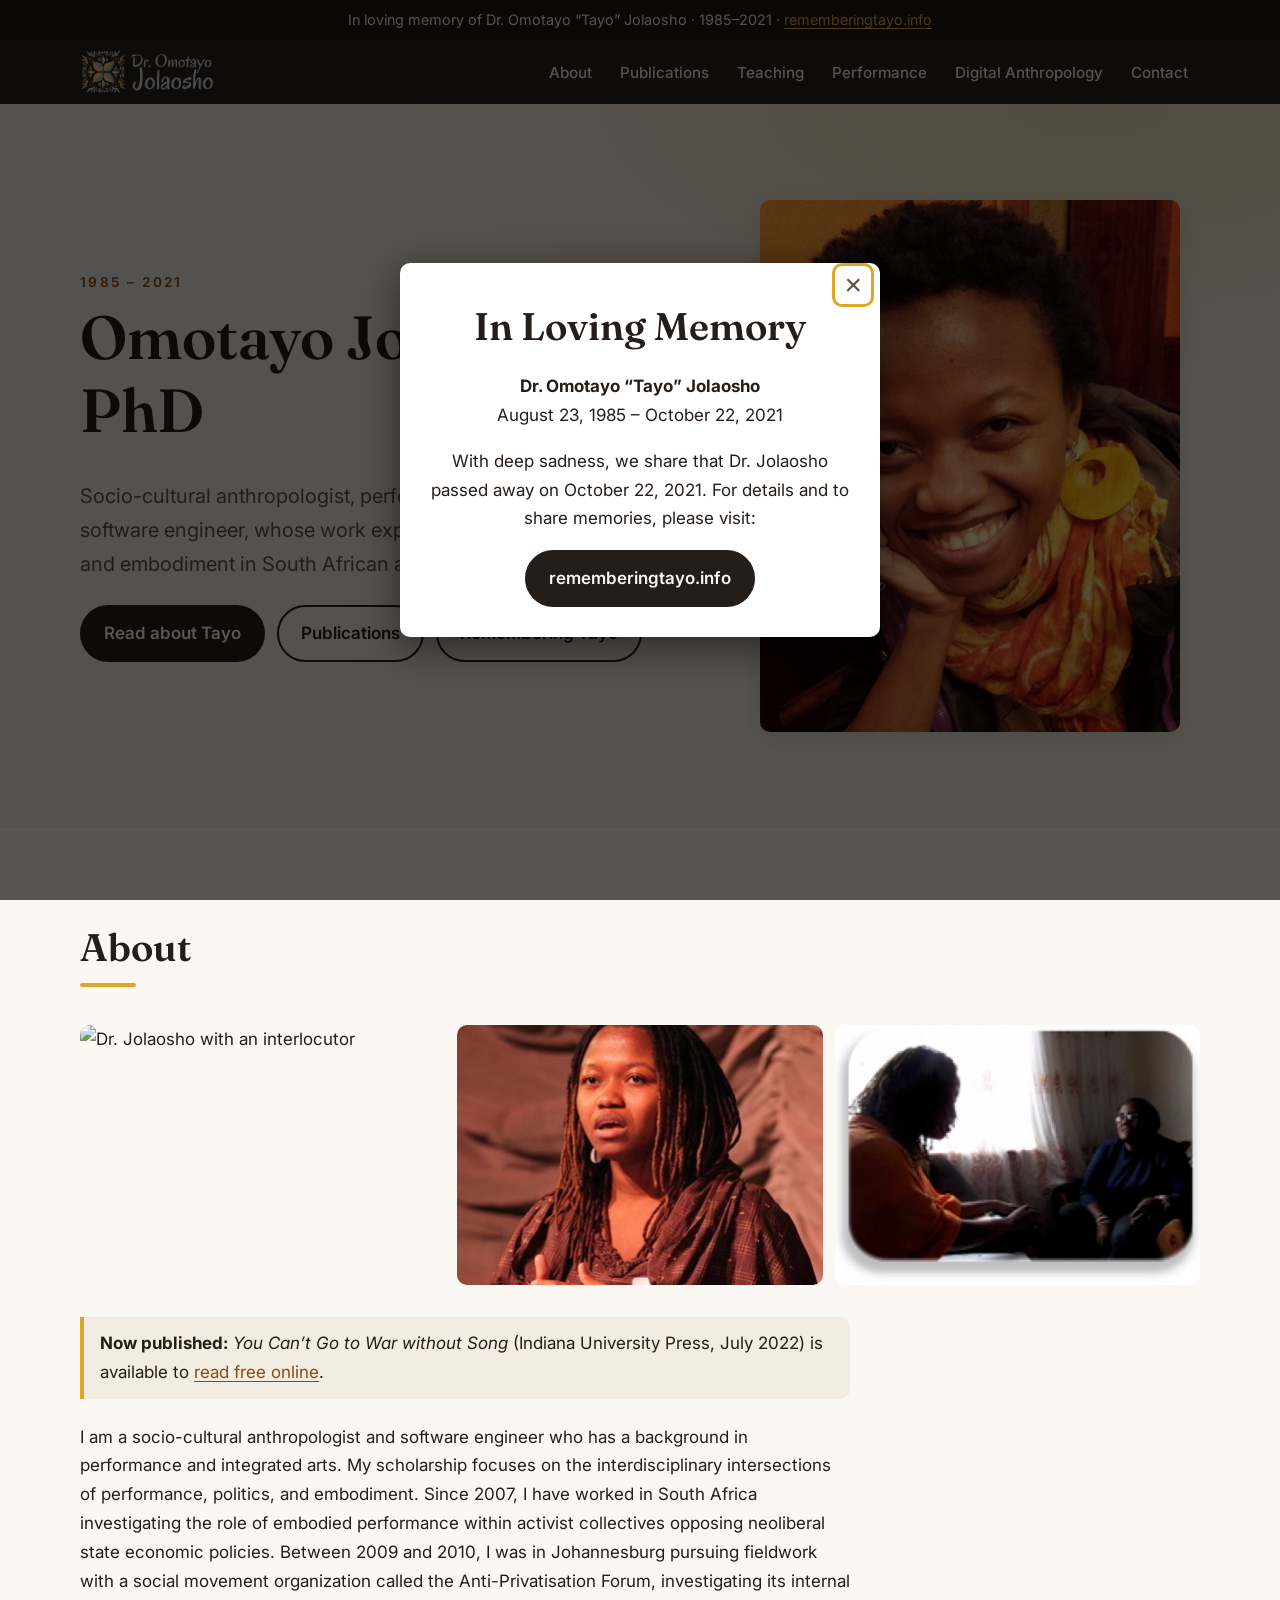
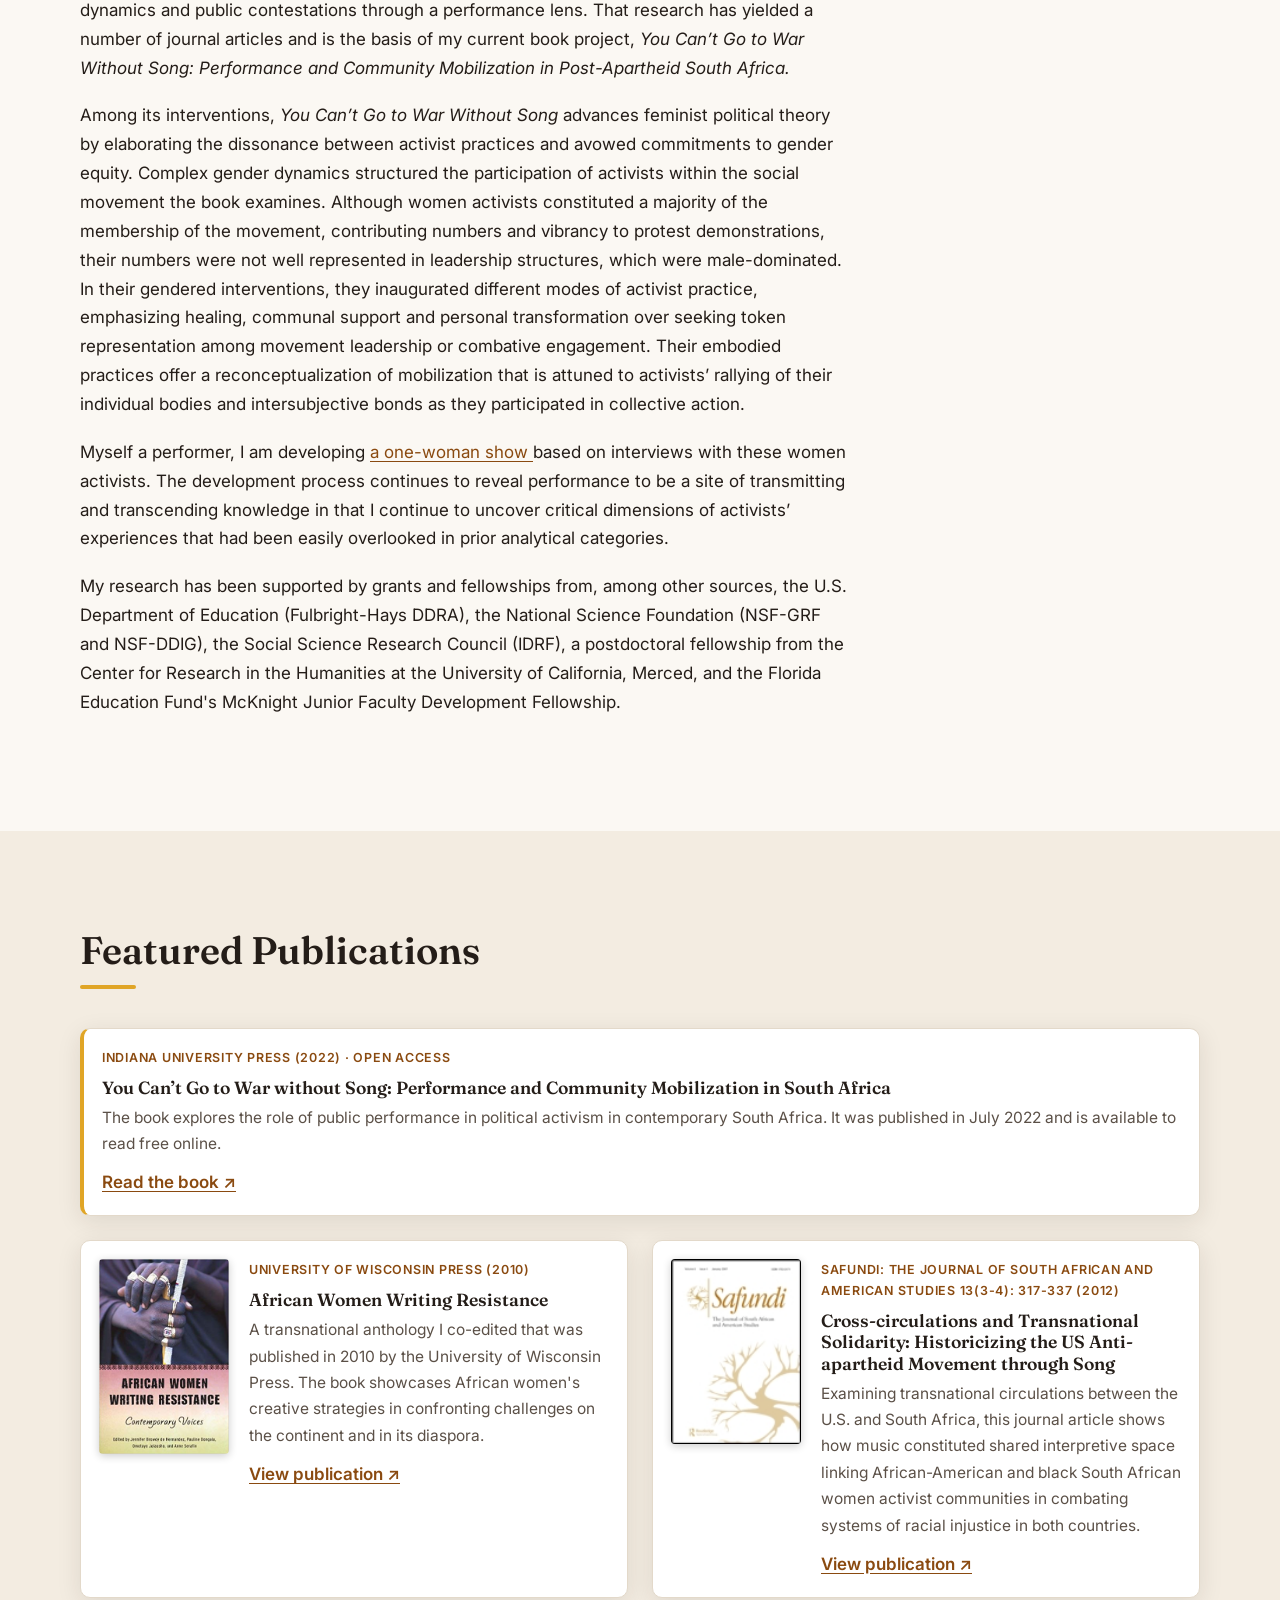
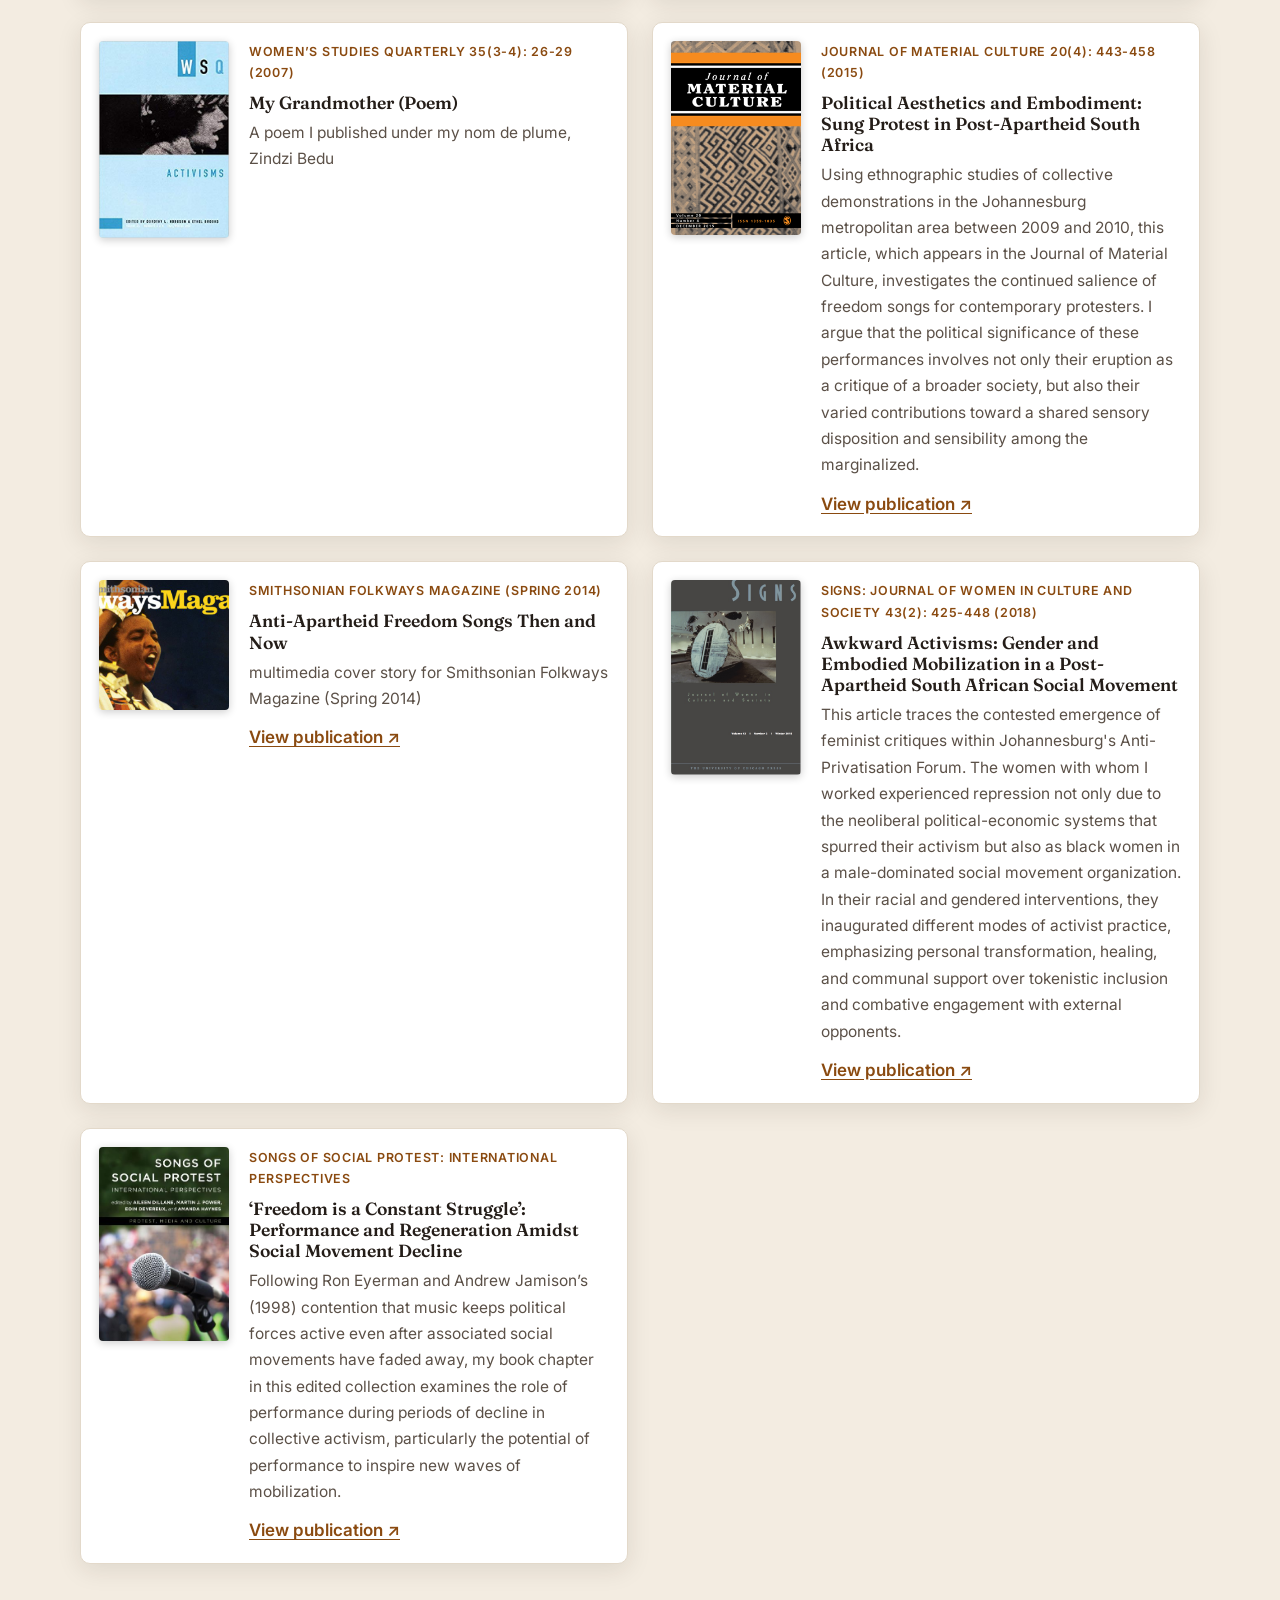
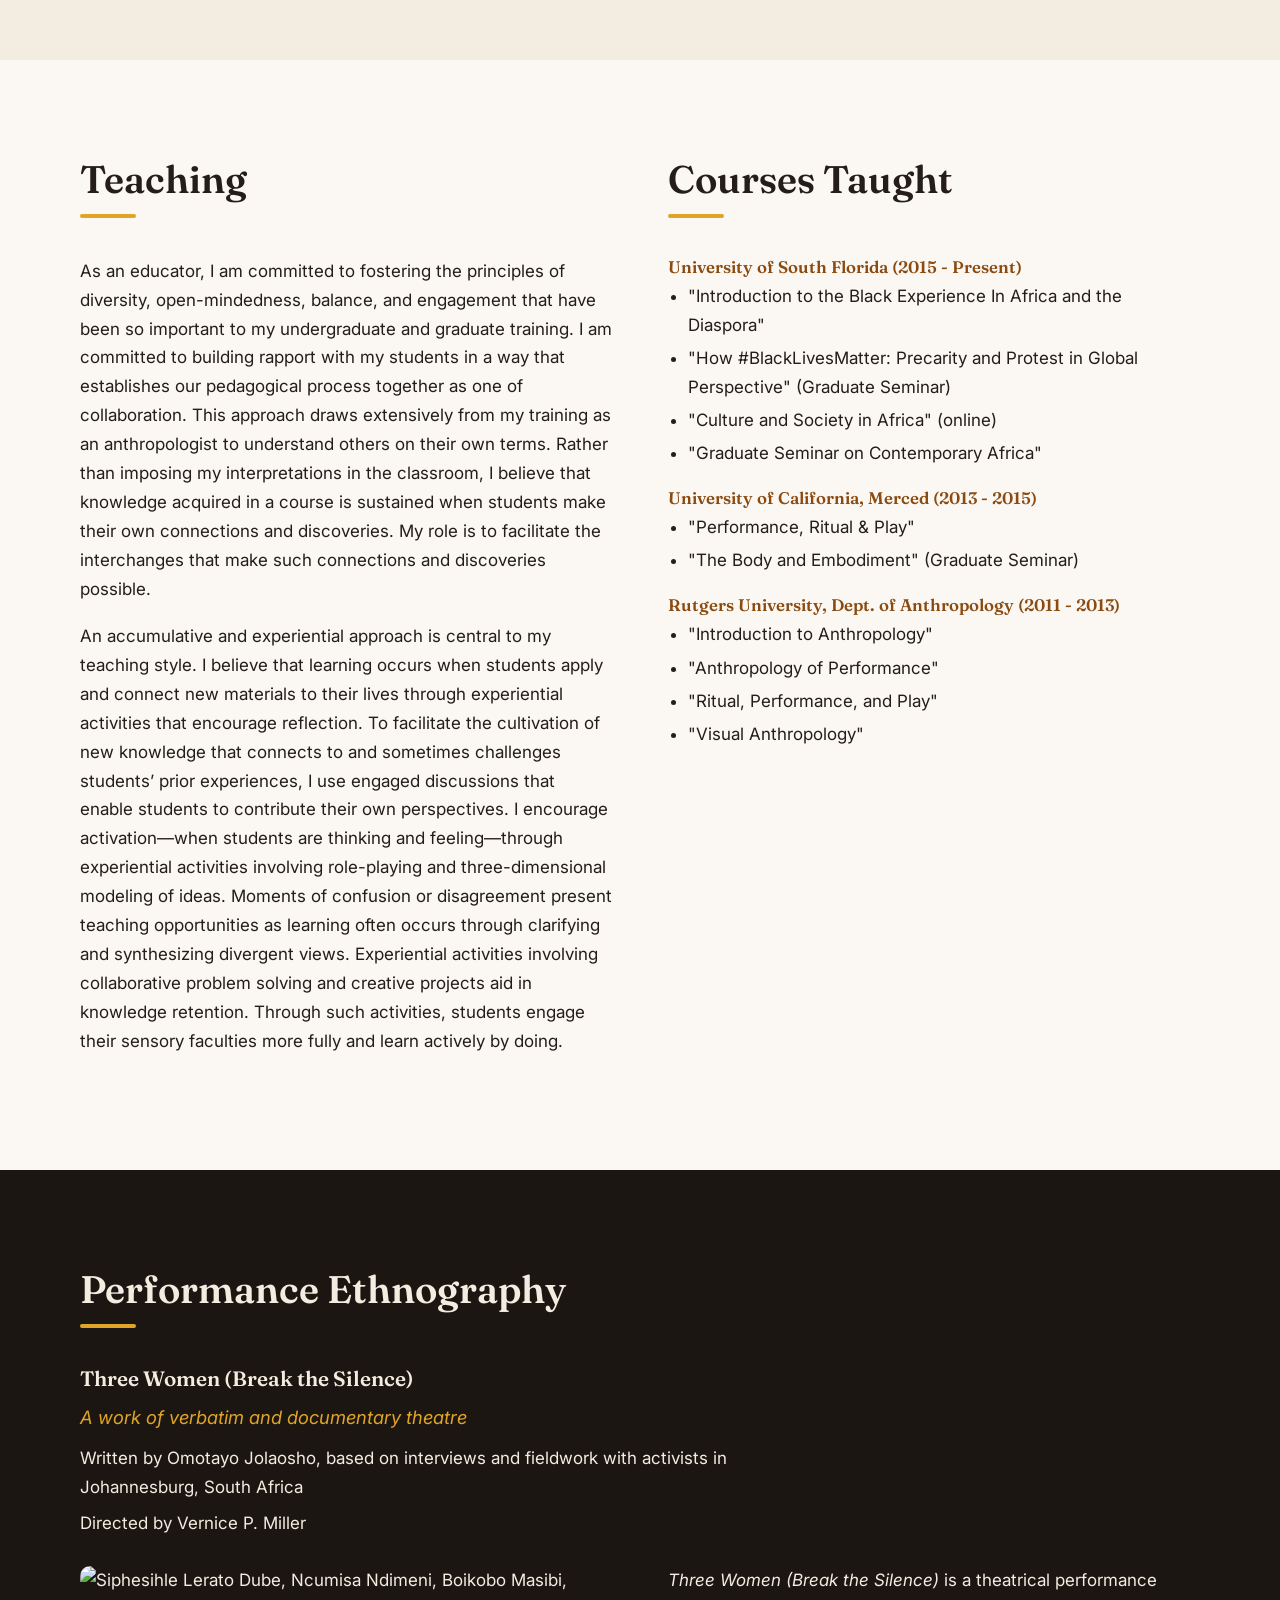
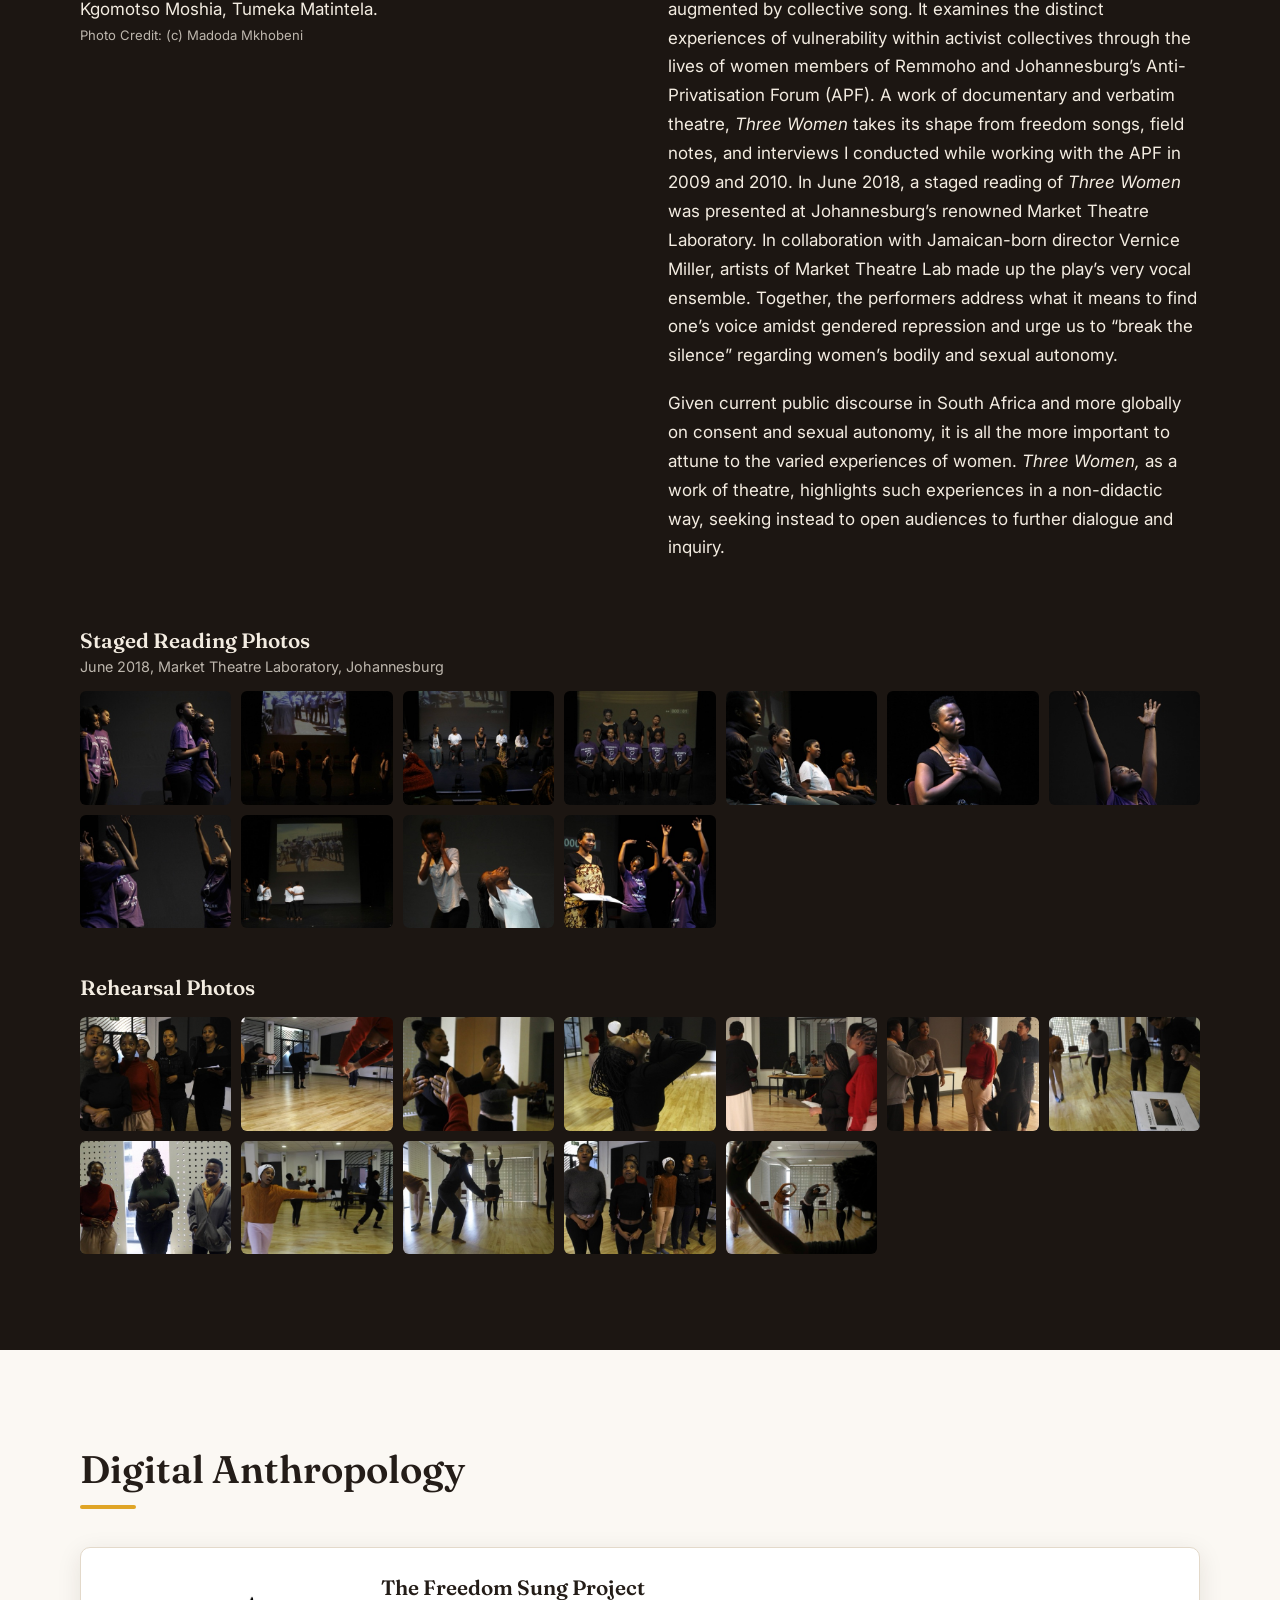
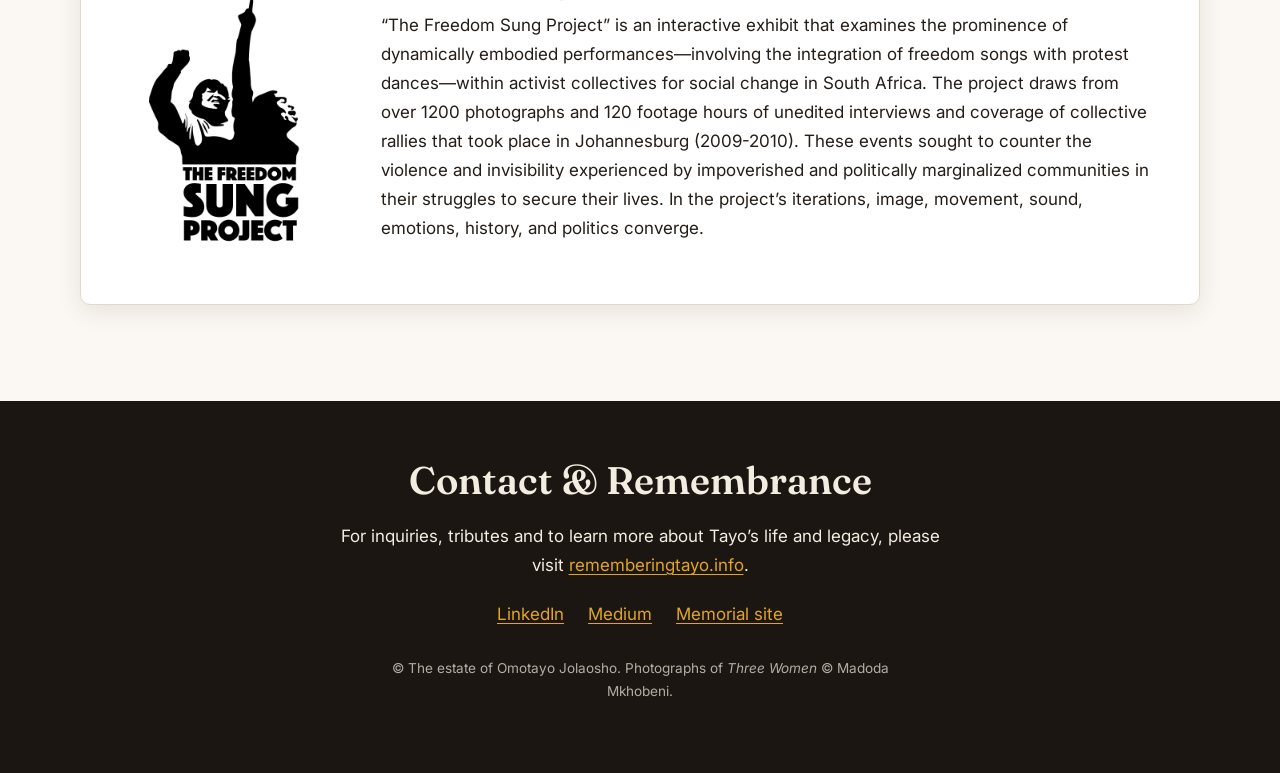
==== commit 1f9be5f2: "Remove gendered pronouns; add published-book link - Hero button and portrait alt text no longer use " ====
--- a/index.html
+++ b/index.html
@@ -51,13 +51,13 @@
           <h1>Omotayo Jolaosho, PhD</h1>
           <p class="lede">Socio-cultural anthropologist, performance ethnographer and software engineer, whose work explored performance, politics and embodiment in South African activist movements.</p>
           <div class="btn-row">
-            <a class="btn btn-primary" href="#about">Read her story</a>
+            <a class="btn btn-primary" href="#about">Read about Tayo</a>
             <a class="btn btn-ghost" href="#publications">Publications</a>
             <a class="btn btn-ghost" href="https://rememberingtayo.info/" target="_blank" rel="noopener">Remembering Tayo</a>
           </div>
         </div>
         <figure class="hero-photo">
-          <img src="img/Jolaosho.jpg" alt="Portrait of Dr. Omotayo Jolaosho, smiling, resting her chin on her hand" width="540" height="684" fetchpriority="high">
+          <img src="img/Jolaosho.jpg" alt="Portrait of Dr. Omotayo Jolaosho, smiling, with chin resting on hand" width="540" height="684" fetchpriority="high">
         </figure>
       </div>
     </section>
@@ -70,6 +70,7 @@
           <figure><img src="img/Tayo.jpg" alt="Dr. Jolaosho" loading="lazy" decoding="async"></figure>
           <figure><img src="img/Tayo-interview-pic.jpg" alt="Dr. Jolaosho conducting an interview" loading="lazy" decoding="async"></figure>
         </div>
+        <p class="book-note"><strong>Now published:</strong> <em>You Can&rsquo;t Go to War without Song</em> (Indiana University Press, July 2022) is available to <a href="https://iupress.org/9780253063212/you-cant-go-to-war-without-song/" target="_blank" rel="noopener noreferrer">read free online</a>.</p>
         <div class="prose">
           <p>I am a socio-cultural anthropologist and software engineer who has a background in performance and integrated arts. My scholarship focuses on the interdisciplinary intersections of performance, politics, and embodiment. Since 2007, I have worked in South Africa investigating the role of embodied performance within activist collectives opposing neoliberal state economic policies. Between 2009 and 2010, I was in Johannesburg pursuing fieldwork with a social movement organization called the Anti-Privatisation Forum, investigating its internal dynamics and public contestations through a performance lens. That research has yielded a number of journal articles and is the basis of my current book project, <em> You Can’t Go to War Without Song: Performance and Community Mobilization in Post-Apartheid South Africa.</em></p>
 <p>Among its interventions, <em> You Can’t Go to War Without Song </em> advances feminist political theory by elaborating the dissonance between activist practices and avowed commitments to gender equity. Complex gender dynamics structured the participation of activists within the social movement the book examines. Although women activists constituted a majority of the membership of the movement, contributing numbers and vibrancy to protest demonstrations, their numbers were not well represented in leadership structures, which were male-dominated. In their gendered interventions, they inaugurated different modes of activist practice, emphasizing healing, communal support and personal transformation over seeking token representation among movement leadership or combative engagement. Their embodied practices offer a reconceptualization of mobilization that is attuned to activists’ rallying of their individual bodies and intersubjective bonds as they participated in collective action.</p>
@@ -83,6 +84,14 @@
       <div class="wrap">
         <h2>Featured Publications</h2>
         <div class="pub-grid">
+      <article class="pub-card no-cover">
+        <div class="pub-body">
+          <p class="pub-venue">Indiana University Press (2022) &middot; Open access</p>
+          <h3>You Can&rsquo;t Go to War without Song: Performance and Community Mobilization in South Africa</h3>
+          <p>The book explores the role of public performance in political activism in contemporary South Africa. It was published in July 2022 and is available to read free online.</p>
+          <a class="text-link" href="https://iupress.org/9780253063212/you-cant-go-to-war-without-song/" target="_blank" rel="noopener noreferrer">Read the book <span aria-hidden="true">&nearr;</span></a>
+        </div>
+      </article>
       <article class="pub-card">
         <img src="img/AWWR.jpg" alt="Cover of African Women Writing Resistance" loading="lazy" decoding="async">
         <div class="pub-body">
--- a/css/site.css
+++ b/css/site.css
@@ -158,3 +158,6 @@
 .lb-close, .lb-prev, .lb-next { background: none; border: 0; color: #fff; cursor: pointer; font-size: 32px; padding: 16px; }
 .lb-close { position: absolute; top: 8px; right: 12px; font-size: 40px; }
 @media (max-width: 600px) { .lightbox[open] { grid-template-columns: 44px 1fr 44px; } .lb-prev, .lb-next { padding: 8px; font-size: 26px; } }
+
+.pub-card.no-cover { grid-template-columns: 1fr; grid-column: 1 / -1; border-left: 4px solid var(--gold); }
+.book-note { background: var(--bg-alt); border-left: 4px solid var(--gold); padding: 12px 16px; border-radius: 0 var(--radius) var(--radius) 0; max-width: 70ch; margin: 0 0 1.4em; }
